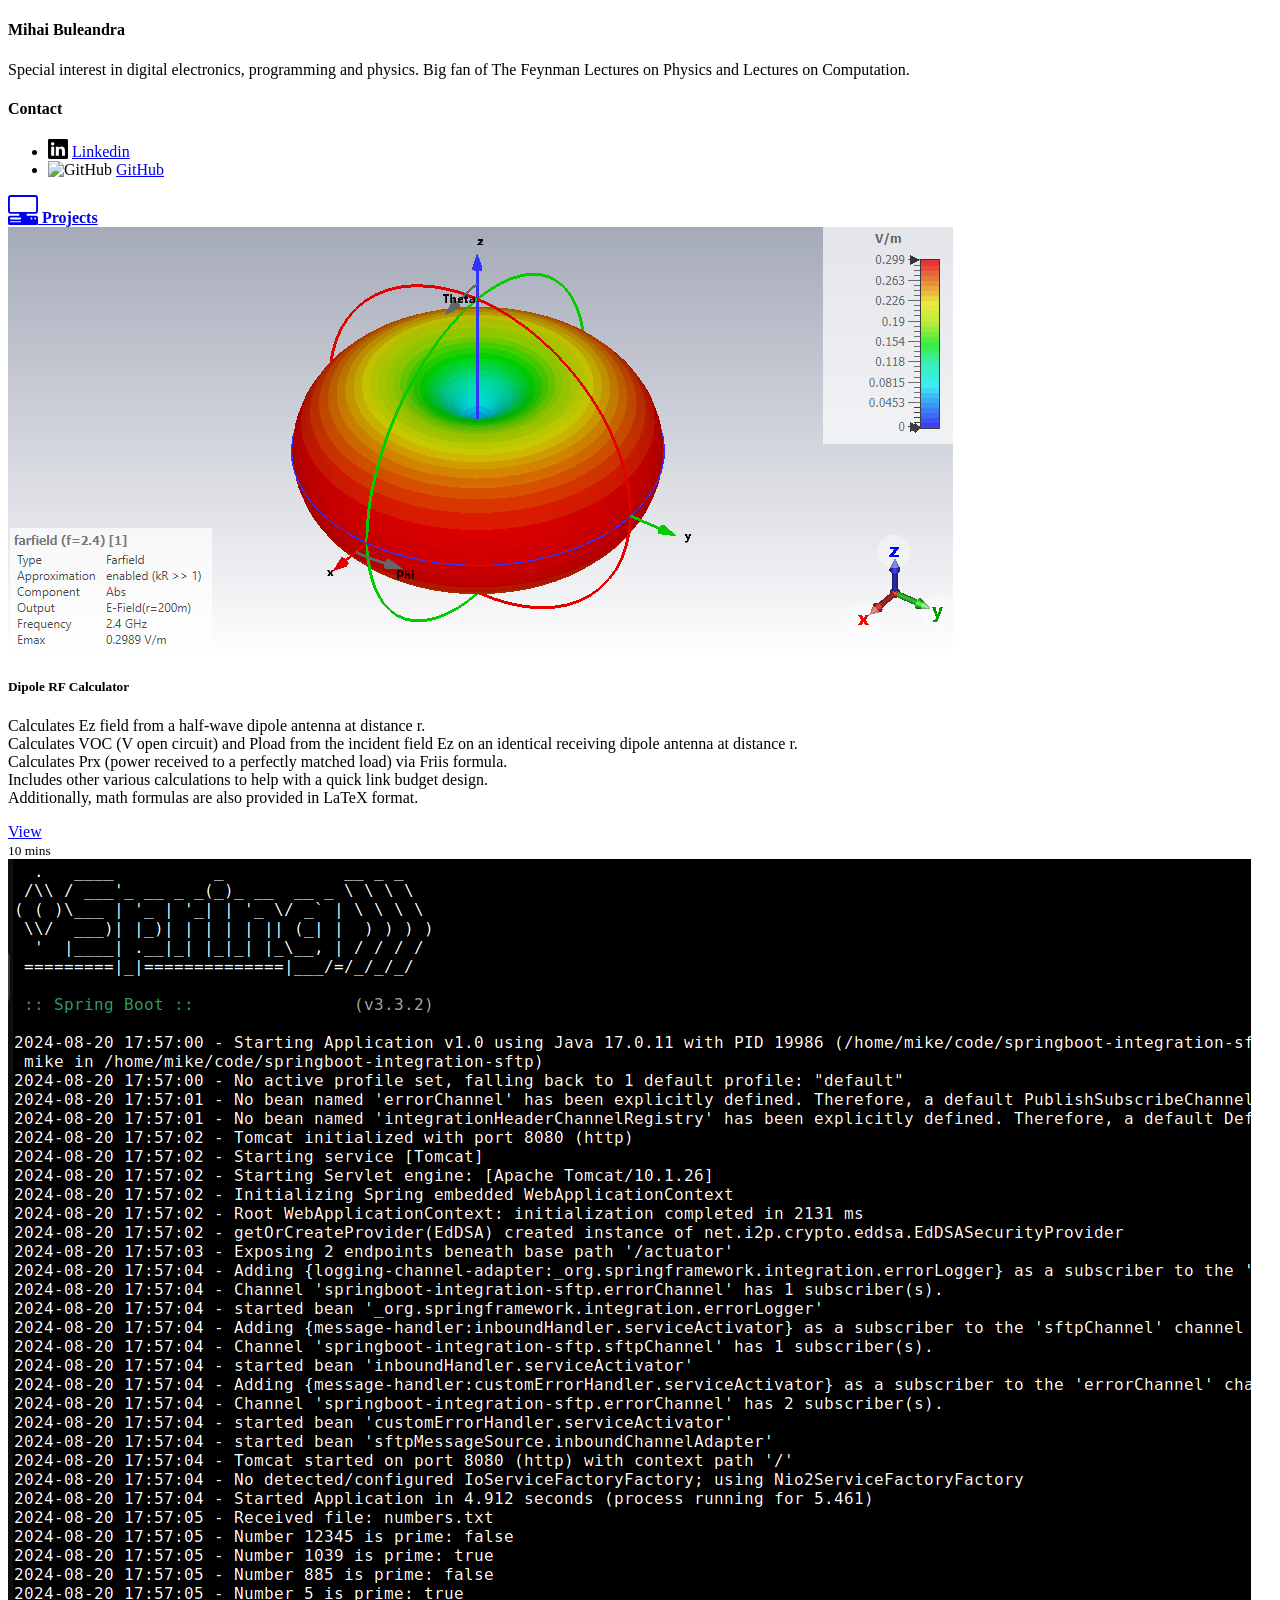
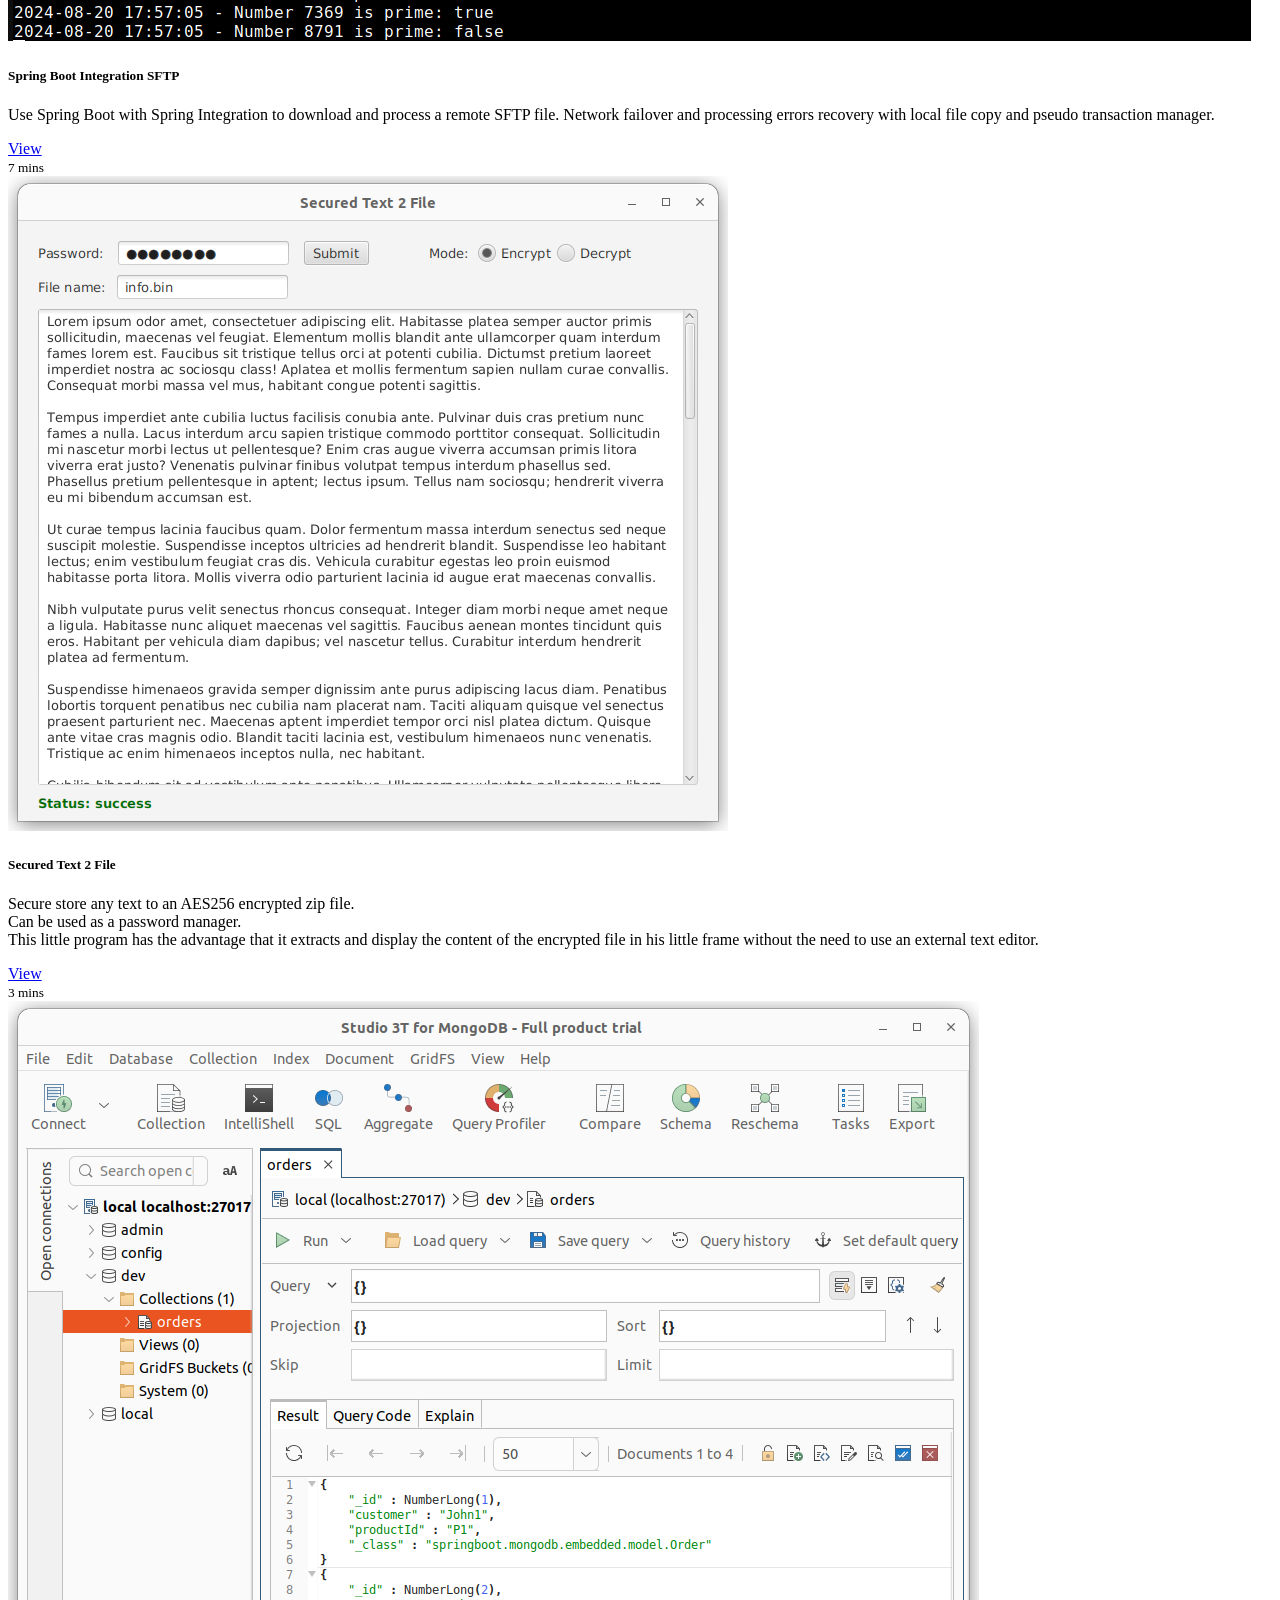
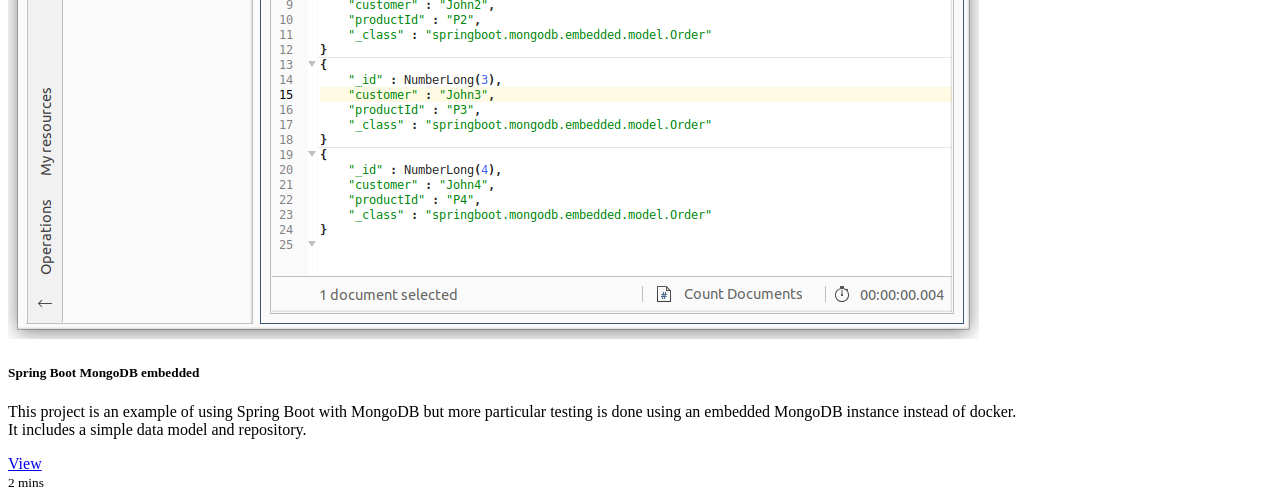
==== index.html @ 3eee4e55 "Fixed description" ====
<!doctype html>
<html lang="en" data-bs-theme="auto">
<head>
    <meta charset="utf-8">
    <meta name="viewport" content="width=device-width, initial-scale=1">
    <meta name="description" content="bmike2047,Spring Boot,Spring Integration,SFTP,embedded,java17,dipole calculator,antenna,electric field,electromagnetic,java,engineering,javafx,antenna,testfx,dipole,java-modules,maxwell-equations,cartesian-coordinate,link-budget-calculator,cst-studio,half-wave,matched-load,radiation-resistance,friis-formula,zip,password-manager,password,secure,aes-256,javafx-application,aes-encryption,javafx-project,javafx-gui,spring,spring-boot,mongodb,mongodb-database,mongodb-embedded,flapdoodle-embed-mongo,jdk17">
    <meta name="author" content="bmike2047">
    <title>Mihai Buleandra</title>
    <link href="assets/css/css@3.css" rel="stylesheet">
    <link href="assets/css/bootstrap.min.css" rel="stylesheet">
    <link href="assets/css/commons.css" rel="stylesheet">
    <link rel="canonical" href="https://bmike2047.github.io" />
</head>
<body>

<header data-bs-theme="dark">
    <div class="text-bg-dark collapse show" id="navbarHeader">
        <div class="container">
            <div class="row">
                <div class="col-sm-8 col-md-7 pt-4">
                    <h4>Mihai Buleandra</h4>
                    <p class="text-body-secondary">Special interest in digital electronics, programming and physics.
                        Big fan of The Feynman Lectures on Physics and Lectures on Computation.</p>
                </div>
                <div class="col-sm-4 offset-md-1 pt-4">
                    <h4>Contact</h4>
                    <ul class="list-unstyled">
                        <li>
                            <svg xmlns="http://www.w3.org/2000/svg" width="20" height="20" fill="currentColor"
                                 class="bi bi-linkedin me-1" viewBox="0 0 16 16">
                                <path d="M0 1.146C0 .513.526 0 1.175 0h13.65C15.474 0 16 .513 16 1.146v13.708c0 .633-.526 1.146-1.175 1.146H1.175C.526 16 0 15.487 0 14.854zm4.943 12.248V6.169H2.542v7.225zm-1.2-8.212c.837 0 1.358-.554 1.358-1.248-.015-.709-.52-1.248-1.342-1.248S2.4 3.226 2.4 3.934c0 .694.521 1.248 1.327 1.248zm4.908 8.212V9.359c0-.216.016-.432.08-.586.173-.431.568-.878 1.232-.878.869 0 1.216.662 1.216 1.634v3.865h2.401V9.25c0-2.22-1.184-3.252-2.764-3.252-1.274 0-1.845.7-2.165 1.193v.025h-.016l.016-.025V6.169h-2.4c.03.678 0 7.225 0 7.225z"/>
                            </svg>
                            <a href="https://www.linkedin.com/in/m-buleandra" class="text-white">Linkedin</a>
                        </li>
                        <li>
                            <img src="assets/images/github-mark-white.svg" class="me-1" alt="GitHub"
                                 style="width:20px;height:20px;">
                            <a href="https://github.com/bmike2047" class="text-white">
                                GitHub
                            </a></li>
                    </ul>
                </div>
            </div>
        </div>
    </div>
    <div class="navbar navbar-dark bg-dark shadow-sm">
        <div class="container">
            <a href="https://github.com/bmike2047" class="navbar-brand d-flex align-items-center">
                <svg xmlns="http://www.w3.org/2000/svg" width="30" height="30" fill="currentColor"
                     class="bi bi-pc-display-horizontal" viewBox="0 0 16 16">
                    <path d="M1.5 0A1.5 1.5 0 0 0 0 1.5v7A1.5 1.5 0 0 0 1.5 10H6v1H1a1 1 0 0 0-1 1v3a1 1 0 0 0 1 1h14a1 1 0 0 0 1-1v-3a1 1 0 0 0-1-1h-5v-1h4.5A1.5 1.5 0 0 0 16 8.5v-7A1.5 1.5 0 0 0 14.5 0zm0 1h13a.5.5 0 0 1 .5.5v7a.5.5 0 0 1-.5.5h-13a.5.5 0 0 1-.5-.5v-7a.5.5 0 0 1 .5-.5M12 12.5a.5.5 0 1 1 1 0 .5.5 0 0 1-1 0m2 0a.5.5 0 1 1 1 0 .5.5 0 0 1-1 0M1.5 12h5a.5.5 0 0 1 0 1h-5a.5.5 0 0 1 0-1M1 14.25a.25.25 0 0 1 .25-.25h5.5a.25.25 0 1 1 0 .5h-5.5a.25.25 0 0 1-.25-.25"/>
                </svg>
                <strong class="ps-3">Projects</strong>
            </a>
        </div>
    </div>
</header>

<main>
    <div class="album py-5 bg-body-tertiary">
        <div class="container">
            <div class="row row-cols-1 row-cols-sm-2 row-cols-md-2 g-3">
                <div class="col">
                    <div class="card shadow-sm">
                        <a href="https://github.com/bmike2047/dipole-rf-calculator">
                            <img src="assets/images/p1.png" class="img-thumbnail" alt="Dipole RF Calculator"/>
                        </a>
                        <div class="card-body">
                            <h5 class="card-title">Dipole RF Calculator</h5>
                            <p class="card-text">Calculates Ez field from a half-wave dipole antenna at distance r.<br/>
                                Calculates VOC (V open circuit) and Pload from the incident field Ez on an identical
                                receiving dipole antenna at distance r.<br/>
                                Calculates Prx (power received to a perfectly matched load) via Friis formula.<br/>
                                Includes other various calculations to help with a quick link budget design.</br>
                                Additionally, math formulas are also provided in LaTeX format.
                            </p>
                            <div class="d-flex justify-content-between align-items-center">
                                <div class="btn-group">
                                    <a href="https://github.com/bmike2047/dipole-rf-calculator"
                                       class="btn btn-secondary">View</a>
                                </div>
                                <small class="text-body-secondary">10 mins</small>
                            </div>
                        </div>
                    </div>
                </div>
                <div class="col">
                    <div class="card shadow-sm">
                        <a href="https://github.com/bmike2047/springboot-integration-sftp">
                            <img src="assets/images/p2.png" class="img-thumbnail" alt="Spring Boot Integration SFTP"/>
                        </a>
                        <div class="card-body">
                            <h5 class="card-title">Spring Boot Integration SFTP</h5>
                            <p class="card-text">Use Spring Boot with Spring Integration to download and process a
                                remote SFTP file.
                                Network failover and processing errors recovery with local file copy and pseudo
                                transaction manager.</p>
                            <div class="d-flex justify-content-between align-items-center">
                                <div class="btn-group">
                                    <a href="https://github.com/bmike2047/springboot-integration-sftp"
                                       class="btn btn-secondary">View</a>
                                </div>
                                <small class="text-body-secondary">7 mins</small>
                            </div>
                        </div>
                    </div>
                </div>
                <div class="col">
                    <div class="card shadow-sm">
                        <a href="https://github.com/bmike2047/secured-text2file">
                            <img src="assets/images/p3.png" class="img-thumbnail" alt="Secured Text 2 File"/>
                        </a>
                        <div class="card-body">
                            <h5 class="card-title">Secured Text 2 File</h5>
                            <p class="card-text">Secure store any text to an AES256 encrypted zip file.<br/>
                                Can be used as a password manager.<br/>
                                This little program has the advantage that it extracts and display the content of the
                                encrypted file in his little frame without the need to use an external text editor.
                            </p>
                            <div class="d-flex justify-content-between align-items-center">
                                <div class="btn-group">
                                    <a href="https://github.com/bmike2047/secured-text2file" class="btn btn-secondary">View</a>
                                </div>
                                <small class="text-body-secondary">3 mins</small>
                            </div>
                        </div>
                    </div>
                </div>
                <div class="col">
                    <div class="card shadow-sm">
                        <a href="https://github.com/bmike2047/springboot-mongodb-embedded">
                            <img src="assets/images/p4.png" class="img-thumbnail" alt="Spring Boot Integration SFTP"/>
                        </a>
                        <div class="card-body">
                            <h5 class="card-title">Spring Boot MongoDB embedded</h5>
                            <p class="card-text">This project is an example of using Spring Boot with MongoDB but more
                                particular testing is done using an embedded MongoDB instance instead of docker.<br/>
                                It includes a simple data model and repository.</p>
                            <div class="d-flex justify-content-between align-items-center">
                                <div class="btn-group">
                                    <a href="https://github.com/bmike2047/springboot-mongodb-embedded"
                                       class="btn btn-secondary">View</a>
                                </div>
                                <small class="text-body-secondary">2 mins</small>
                            </div>
                        </div>
                    </div>
                </div>
            </div>
        </div>
    </div>
</main>
</body>
</html>
---- assets/css/css@3.css ----
/**
 * Skipped minification because the original files appears to be already minified.
 * Original file: /npm/@docsearch/css@3.6.1/dist/style.css
 *
 * Do NOT use SRI with dynamically generated files! More information: https://www.jsdelivr.com/using-sri-with-dynamic-files
 */
/*! @docsearch/css 3.6.1 | MIT License | © Algolia, Inc. and contributors | https://docsearch.algolia.com */
:root{--docsearch-primary-color:#5468ff;--docsearch-text-color:#1c1e21;--docsearch-spacing:12px;--docsearch-icon-stroke-width:1.4;--docsearch-highlight-color:var(--docsearch-primary-color);--docsearch-muted-color:#969faf;--docsearch-container-background:rgba(101,108,133,0.8);--docsearch-logo-color:#5468ff;--docsearch-modal-width:560px;--docsearch-modal-height:600px;--docsearch-modal-background:#f5f6f7;--docsearch-modal-shadow:inset 1px 1px 0 0 hsla(0,0%,100%,0.5),0 3px 8px 0 #555a64;--docsearch-searchbox-height:56px;--docsearch-searchbox-background:#ebedf0;--docsearch-searchbox-focus-background:#fff;--docsearch-searchbox-shadow:inset 0 0 0 2px var(--docsearch-primary-color);--docsearch-hit-height:56px;--docsearch-hit-color:#444950;--docsearch-hit-active-color:#fff;--docsearch-hit-background:#fff;--docsearch-hit-shadow:0 1px 3px 0 #d4d9e1;--docsearch-key-gradient:linear-gradient(-225deg,#d5dbe4,#f8f8f8);--docsearch-key-shadow:inset 0 -2px 0 0 #cdcde6,inset 0 0 1px 1px #fff,0 1px 2px 1px rgba(30,35,90,0.4);--docsearch-key-pressed-shadow:inset 0 -2px 0 0 #cdcde6,inset 0 0 1px 1px #fff,0 1px 1px 0 rgba(30,35,90,0.4);--docsearch-footer-height:44px;--docsearch-footer-background:#fff;--docsearch-footer-shadow:0 -1px 0 0 #e0e3e8,0 -3px 6px 0 rgba(69,98,155,0.12)}html[data-theme=dark]{--docsearch-text-color:#f5f6f7;--docsearch-container-background:rgba(9,10,17,0.8);--docsearch-modal-background:#15172a;--docsearch-modal-shadow:inset 1px 1px 0 0 #2c2e40,0 3px 8px 0 #000309;--docsearch-searchbox-background:#090a11;--docsearch-searchbox-focus-background:#000;--docsearch-hit-color:#bec3c9;--docsearch-hit-shadow:none;--docsearch-hit-background:#090a11;--docsearch-key-gradient:linear-gradient(-26.5deg,#565872,#31355b);--docsearch-key-shadow:inset 0 -2px 0 0 #282d55,inset 0 0 1px 1px #51577d,0 2px 2px 0 rgba(3,4,9,0.3);--docsearch-key-pressed-shadow:inset 0 -2px 0 0 #282d55,inset 0 0 1px 1px #51577d,0 1px 1px 0 rgba(3,4,9,0.30196078431372547);--docsearch-footer-background:#1e2136;--docsearch-footer-shadow:inset 0 1px 0 0 rgba(73,76,106,0.5),0 -4px 8px 0 rgba(0,0,0,0.2);--docsearch-logo-color:#fff;--docsearch-muted-color:#7f8497}.DocSearch-Button{align-items:center;background:var(--docsearch-searchbox-background);border:0;border-radius:40px;color:var(--docsearch-muted-color);cursor:pointer;display:flex;font-weight:500;height:36px;justify-content:space-between;margin:0 0 0 16px;padding:0 8px;user-select:none}.DocSearch-Button:active,.DocSearch-Button:focus,.DocSearch-Button:hover{background:var(--docsearch-searchbox-focus-background);box-shadow:var(--docsearch-searchbox-shadow);color:var(--docsearch-text-color);outline:none}.DocSearch-Button-Container{align-items:center;display:flex}.DocSearch-Search-Icon{stroke-width:1.6}.DocSearch-Button .DocSearch-Search-Icon{color:var(--docsearch-text-color)}.DocSearch-Button-Placeholder{font-size:1rem;padding:0 12px 0 6px}.DocSearch-Button-Keys{display:flex;min-width:calc(40px + .8em)}.DocSearch-Button-Key{align-items:center;background:var(--docsearch-key-gradient);border-radius:3px;box-shadow:var(--docsearch-key-shadow);color:var(--docsearch-muted-color);display:flex;height:18px;justify-content:center;margin-right:.4em;position:relative;padding:0 0 2px;border:0;top:-1px;width:20px}.DocSearch-Button-Key--pressed{transform:translate3d(0,1px,0);box-shadow:var(--docsearch-key-pressed-shadow)}@media (max-width:768px){.DocSearch-Button-Keys,.DocSearch-Button-Placeholder{display:none}}.DocSearch--active{overflow:hidden!important}.DocSearch-Container,.DocSearch-Container *{box-sizing:border-box}.DocSearch-Container{background-color:var(--docsearch-container-background);height:100vh;left:0;position:fixed;top:0;width:100vw;z-index:200}.DocSearch-Container a{text-decoration:none}.DocSearch-Link{appearance:none;background:none;border:0;color:var(--docsearch-highlight-color);cursor:pointer;font:inherit;margin:0;padding:0}.DocSearch-Modal{background:var(--docsearch-modal-background);border-radius:6px;box-shadow:var(--docsearch-modal-shadow);flex-direction:column;margin:60px auto auto;max-width:var(--docsearch-modal-width);position:relative}.DocSearch-SearchBar{display:flex;padding:var(--docsearch-spacing) var(--docsearch-spacing) 0}.DocSearch-Form{align-items:center;background:var(--docsearch-searchbox-focus-background);border-radius:4px;box-shadow:var(--docsearch-searchbox-shadow);display:flex;height:var(--docsearch-searchbox-height);margin:0;padding:0 var(--docsearch-spacing);position:relative;width:100%}.DocSearch-Input{appearance:none;background:transparent;border:0;color:var(--docsearch-text-color);flex:1;font:inherit;font-size:1.2em;height:100%;outline:none;padding:0 0 0 8px;width:80%}.DocSearch-Input::placeholder{color:var(--docsearch-muted-color);opacity:1}.DocSearch-Input::-webkit-search-cancel-button,.DocSearch-Input::-webkit-search-decoration,.DocSearch-Input::-webkit-search-results-button,.DocSearch-Input::-webkit-search-results-decoration{display:none}.DocSearch-LoadingIndicator,.DocSearch-MagnifierLabel,.DocSearch-Reset{margin:0;padding:0}.DocSearch-MagnifierLabel,.DocSearch-Reset{align-items:center;color:var(--docsearch-highlight-color);display:flex;justify-content:center}.DocSearch-Container--Stalled .DocSearch-MagnifierLabel,.DocSearch-LoadingIndicator{display:none}.DocSearch-Container--Stalled .DocSearch-LoadingIndicator{align-items:center;color:var(--docsearch-highlight-color);display:flex;justify-content:center}@media screen and (prefers-reduced-motion:reduce){.DocSearch-Reset{animation:none;appearance:none;background:none;border:0;border-radius:50%;color:var(--docsearch-icon-color);cursor:pointer;right:0;stroke-width:var(--docsearch-icon-stroke-width)}}.DocSearch-Reset{animation:fade-in .1s ease-in forwards;appearance:none;background:none;border:0;border-radius:50%;color:var(--docsearch-icon-color);cursor:pointer;padding:2px;right:0;stroke-width:var(--docsearch-icon-stroke-width)}.DocSearch-Reset[hidden]{display:none}.DocSearch-Reset:hover{color:var(--docsearch-highlight-color)}.DocSearch-LoadingIndicator svg,.DocSearch-MagnifierLabel svg{height:24px;width:24px}.DocSearch-Cancel{display:none}.DocSearch-Dropdown{max-height:calc(var(--docsearch-modal-height) - var(--docsearch-searchbox-height) - var(--docsearch-spacing) - var(--docsearch-footer-height));min-height:var(--docsearch-spacing);overflow-y:auto;overflow-y:overlay;padding:0 var(--docsearch-spacing);scrollbar-color:var(--docsearch-muted-color) var(--docsearch-modal-background);scrollbar-width:thin}.DocSearch-Dropdown::-webkit-scrollbar{width:12px}.DocSearch-Dropdown::-webkit-scrollbar-track{background:transparent}.DocSearch-Dropdown::-webkit-scrollbar-thumb{background-color:var(--docsearch-muted-color);border:3px solid var(--docsearch-modal-background);border-radius:20px}.DocSearch-Dropdown ul{list-style:none;margin:0;padding:0}.DocSearch-Label{font-size:.75em;line-height:1.6em}.DocSearch-Help,.DocSearch-Label{color:var(--docsearch-muted-color)}.DocSearch-Help{font-size:.9em;margin:0;user-select:none}.DocSearch-Title{font-size:1.2em}.DocSearch-Logo a{display:flex}.DocSearch-Logo svg{color:var(--docsearch-logo-color);margin-left:8px}.DocSearch-Hits:last-of-type{margin-bottom:24px}.DocSearch-Hits mark{background:none;color:var(--docsearch-highlight-color)}.DocSearch-HitsFooter{color:var(--docsearch-muted-color);display:flex;font-size:.85em;justify-content:center;margin-bottom:var(--docsearch-spacing);padding:var(--docsearch-spacing)}.DocSearch-HitsFooter a{border-bottom:1px solid;color:inherit}.DocSearch-Hit{border-radius:4px;display:flex;padding-bottom:4px;position:relative}@media screen and (prefers-reduced-motion:reduce){.DocSearch-Hit--deleting{transition:none}}.DocSearch-Hit--deleting{opacity:0;transition:all .25s linear}@media screen and (prefers-reduced-motion:reduce){.DocSearch-Hit--favoriting{transition:none}}.DocSearch-Hit--favoriting{transform:scale(0);transform-origin:top center;transition:all .25s linear;transition-delay:.25s}.DocSearch-Hit a{background:var(--docsearch-hit-background);border-radius:4px;box-shadow:var(--docsearch-hit-shadow);display:block;padding-left:var(--docsearch-spacing);width:100%}.DocSearch-Hit-source{background:var(--docsearch-modal-background);color:var(--docsearch-highlight-color);font-size:.85em;font-weight:600;line-height:32px;margin:0 -4px;padding:8px 4px 0;position:sticky;top:0;z-index:10}.DocSearch-Hit-Tree{color:var(--docsearch-muted-color);height:var(--docsearch-hit-height);opacity:.5;stroke-width:var(--docsearch-icon-stroke-width);width:24px}.DocSearch-Hit[aria-selected=true] a{background-color:var(--docsearch-highlight-color)}.DocSearch-Hit[aria-selected=true] mark{text-decoration:underline}.DocSearch-Hit-Container{align-items:center;color:var(--docsearch-hit-color);display:flex;flex-direction:row;height:var(--docsearch-hit-height);padding:0 var(--docsearch-spacing) 0 0}.DocSearch-Hit-icon{height:20px;width:20px}.DocSearch-Hit-action,.DocSearch-Hit-icon{color:var(--docsearch-muted-color);stroke-width:var(--docsearch-icon-stroke-width)}.DocSearch-Hit-action{align-items:center;display:flex;height:22px;width:22px}.DocSearch-Hit-action svg{display:block;height:18px;width:18px}.DocSearch-Hit-action+.DocSearch-Hit-action{margin-left:6px}.DocSearch-Hit-action-button{appearance:none;background:none;border:0;border-radius:50%;color:inherit;cursor:pointer;padding:2px}svg.DocSearch-Hit-Select-Icon{display:none}.DocSearch-Hit[aria-selected=true] .DocSearch-Hit-Select-Icon{display:block}.DocSearch-Hit-action-button:focus,.DocSearch-Hit-action-button:hover{background:rgba(0,0,0,.2);transition:background-color .1s ease-in}@media screen and (prefers-reduced-motion:reduce){.DocSearch-Hit-action-button:focus,.DocSearch-Hit-action-button:hover{transition:none}}.DocSearch-Hit-action-button:focus path,.DocSearch-Hit-action-button:hover path{fill:#fff}.DocSearch-Hit-content-wrapper{display:flex;flex:1 1 auto;flex-direction:column;font-weight:500;justify-content:center;line-height:1.2em;margin:0 8px;overflow-x:hidden;position:relative;text-overflow:ellipsis;white-space:nowrap;width:80%}.DocSearch-Hit-title{font-size:.9em}.DocSearch-Hit-path{color:var(--docsearch-muted-color);font-size:.75em}.DocSearch-Hit[aria-selected=true] .DocSearch-Hit-action,.DocSearch-Hit[aria-selected=true] .DocSearch-Hit-icon,.DocSearch-Hit[aria-selected=true] .DocSearch-Hit-path,.DocSearch-Hit[aria-selected=true] .DocSearch-Hit-text,.DocSearch-Hit[aria-selected=true] .DocSearch-Hit-title,.DocSearch-Hit[aria-selected=true] .DocSearch-Hit-Tree,.DocSearch-Hit[aria-selected=true] mark{color:var(--docsearch-hit-active-color)!important}@media screen and (prefers-reduced-motion:reduce){.DocSearch-Hit-action-button:focus,.DocSearch-Hit-action-button:hover{background:rgba(0,0,0,.2);transition:none}}.DocSearch-ErrorScreen,.DocSearch-NoResults,.DocSearch-StartScreen{font-size:.9em;margin:0 auto;padding:36px 0;text-align:center;width:80%}.DocSearch-Screen-Icon{color:var(--docsearch-muted-color);padding-bottom:12px}.DocSearch-NoResults-Prefill-List{display:inline-block;padding-bottom:24px;text-align:left}.DocSearch-NoResults-Prefill-List ul{display:inline-block;padding:8px 0 0}.DocSearch-NoResults-Prefill-List li{list-style-position:inside;list-style-type:"» "}.DocSearch-Prefill{appearance:none;background:none;border:0;border-radius:1em;color:var(--docsearch-highlight-color);cursor:pointer;display:inline-block;font-size:1em;font-weight:700;padding:0}.DocSearch-Prefill:focus,.DocSearch-Prefill:hover{outline:none;text-decoration:underline}.DocSearch-Footer{align-items:center;background:var(--docsearch-footer-background);border-radius:0 0 8px 8px;box-shadow:var(--docsearch-footer-shadow);display:flex;flex-direction:row-reverse;flex-shrink:0;height:var(--docsearch-footer-height);justify-content:space-between;padding:0 var(--docsearch-spacing);position:relative;user-select:none;width:100%;z-index:300}.DocSearch-Commands{color:var(--docsearch-muted-color);display:flex;list-style:none;margin:0;padding:0}.DocSearch-Commands li{align-items:center;display:flex}.DocSearch-Commands li:not(:last-of-type){margin-right:.8em}.DocSearch-Commands-Key{align-items:center;background:var(--docsearch-key-gradient);border-radius:2px;box-shadow:var(--docsearch-key-shadow);display:flex;height:18px;justify-content:center;margin-right:.4em;padding:0 0 1px;color:var(--docsearch-muted-color);border:0;width:20px}.DocSearch-VisuallyHiddenForAccessibility{clip:rect(0 0 0 0);clip-path:inset(50%);height:1px;overflow:hidden;position:absolute;white-space:nowrap;width:1px}@media (max-width:768px){:root{--docsearch-spacing:10px;--docsearch-footer-height:40px}.DocSearch-Dropdown{height:100%}.DocSearch-Container{height:100vh;height:-webkit-fill-available;height:calc(var(--docsearch-vh, 1vh)*100);position:absolute}.DocSearch-Footer{border-radius:0;bottom:0;position:absolute}.DocSearch-Hit-content-wrapper{display:flex;position:relative;width:80%}.DocSearch-Modal{border-radius:0;box-shadow:none;height:100vh;height:-webkit-fill-available;height:calc(var(--docsearch-vh, 1vh)*100);margin:0;max-width:100%;width:100%}.DocSearch-Dropdown{max-height:calc(var(--docsearch-vh, 1vh)*100 - var(--docsearch-searchbox-height) - var(--docsearch-spacing) - var(--docsearch-footer-height))}.DocSearch-Cancel{appearance:none;background:none;border:0;color:var(--docsearch-highlight-color);cursor:pointer;display:inline-block;flex:none;font:inherit;font-size:1em;font-weight:500;margin-left:var(--docsearch-spacing);outline:none;overflow:hidden;padding:0;user-select:none;white-space:nowrap}.DocSearch-Commands,.DocSearch-Hit-Tree{display:none}}@keyframes fade-in{0%{opacity:0}to{opacity:1}}
---- assets/css/commons.css ----
.bd-placeholder-img {
  font-size: 1.125rem;
  text-anchor: middle;
  -webkit-user-select: none;
  -moz-user-select: none;
  user-select: none;
}

@media (min-width: 768px) {
  .bd-placeholder-img-lg {
    font-size: 3.5rem;
  }
}

.b-example-divider {
  width: 100%;
  height: 3rem;
  background-color: rgba(0, 0, 0, .1);
  border: solid rgba(0, 0, 0, .15);
  border-width: 1px 0;
  box-shadow: inset 0 .5em 1.5em rgba(0, 0, 0, .1), inset 0 .125em .5em rgba(0, 0, 0, .15);
}

.b-example-vr {
  flex-shrink: 0;
  width: 1.5rem;
  height: 100vh;
}

.bi {
  vertical-align: -.125em;
  fill: currentColor;
}

.nav-scroller {
  position: relative;
  z-index: 2;
  height: 2.75rem;
  overflow-y: hidden;
}

.nav-scroller .nav {
  display: flex;
  flex-wrap: nowrap;
  padding-bottom: 1rem;
  margin-top: -1px;
  overflow-x: auto;
  text-align: center;
  white-space: nowrap;
  -webkit-overflow-scrolling: touch;
}

.btn-bd-primary {
  --bd-violet-bg: #712cf9;
  --bd-violet-rgb: 112.520718, 44.062154, 249.437846;

  --bs-btn-font-weight: 600;
  --bs-btn-color: var(--bs-white);
  --bs-btn-bg: var(--bd-violet-bg);
  --bs-btn-border-color: var(--bd-violet-bg);
  --bs-btn-hover-color: var(--bs-white);
  --bs-btn-hover-bg: #6528e0;
  --bs-btn-hover-border-color: #6528e0;
  --bs-btn-focus-shadow-rgb: var(--bd-violet-rgb);
  --bs-btn-active-color: var(--bs-btn-hover-color);
  --bs-btn-active-bg: #5a23c8;
  --bs-btn-active-border-color: #5a23c8;
}

.bd-mode-toggle {
  z-index: 1500;
}

.bd-mode-toggle .dropdown-menu .active .bi {
  display: block !important;
}
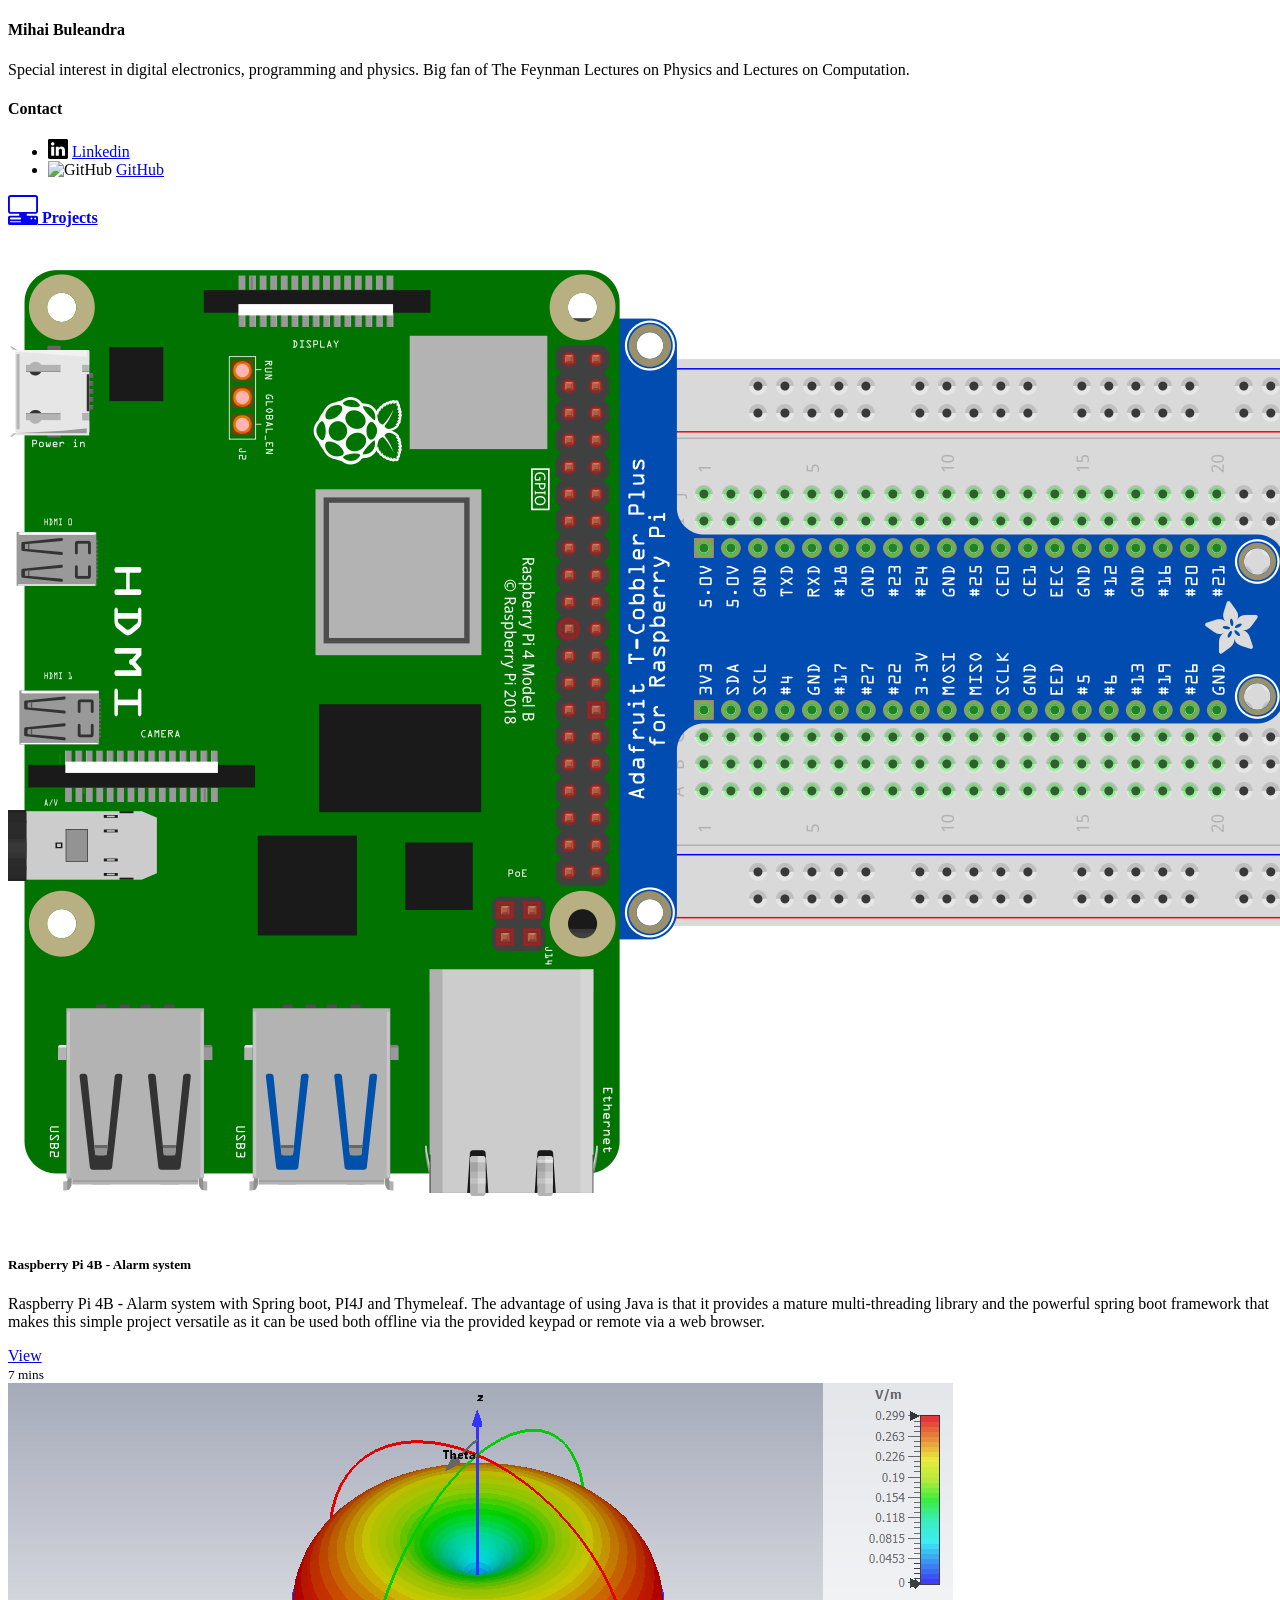
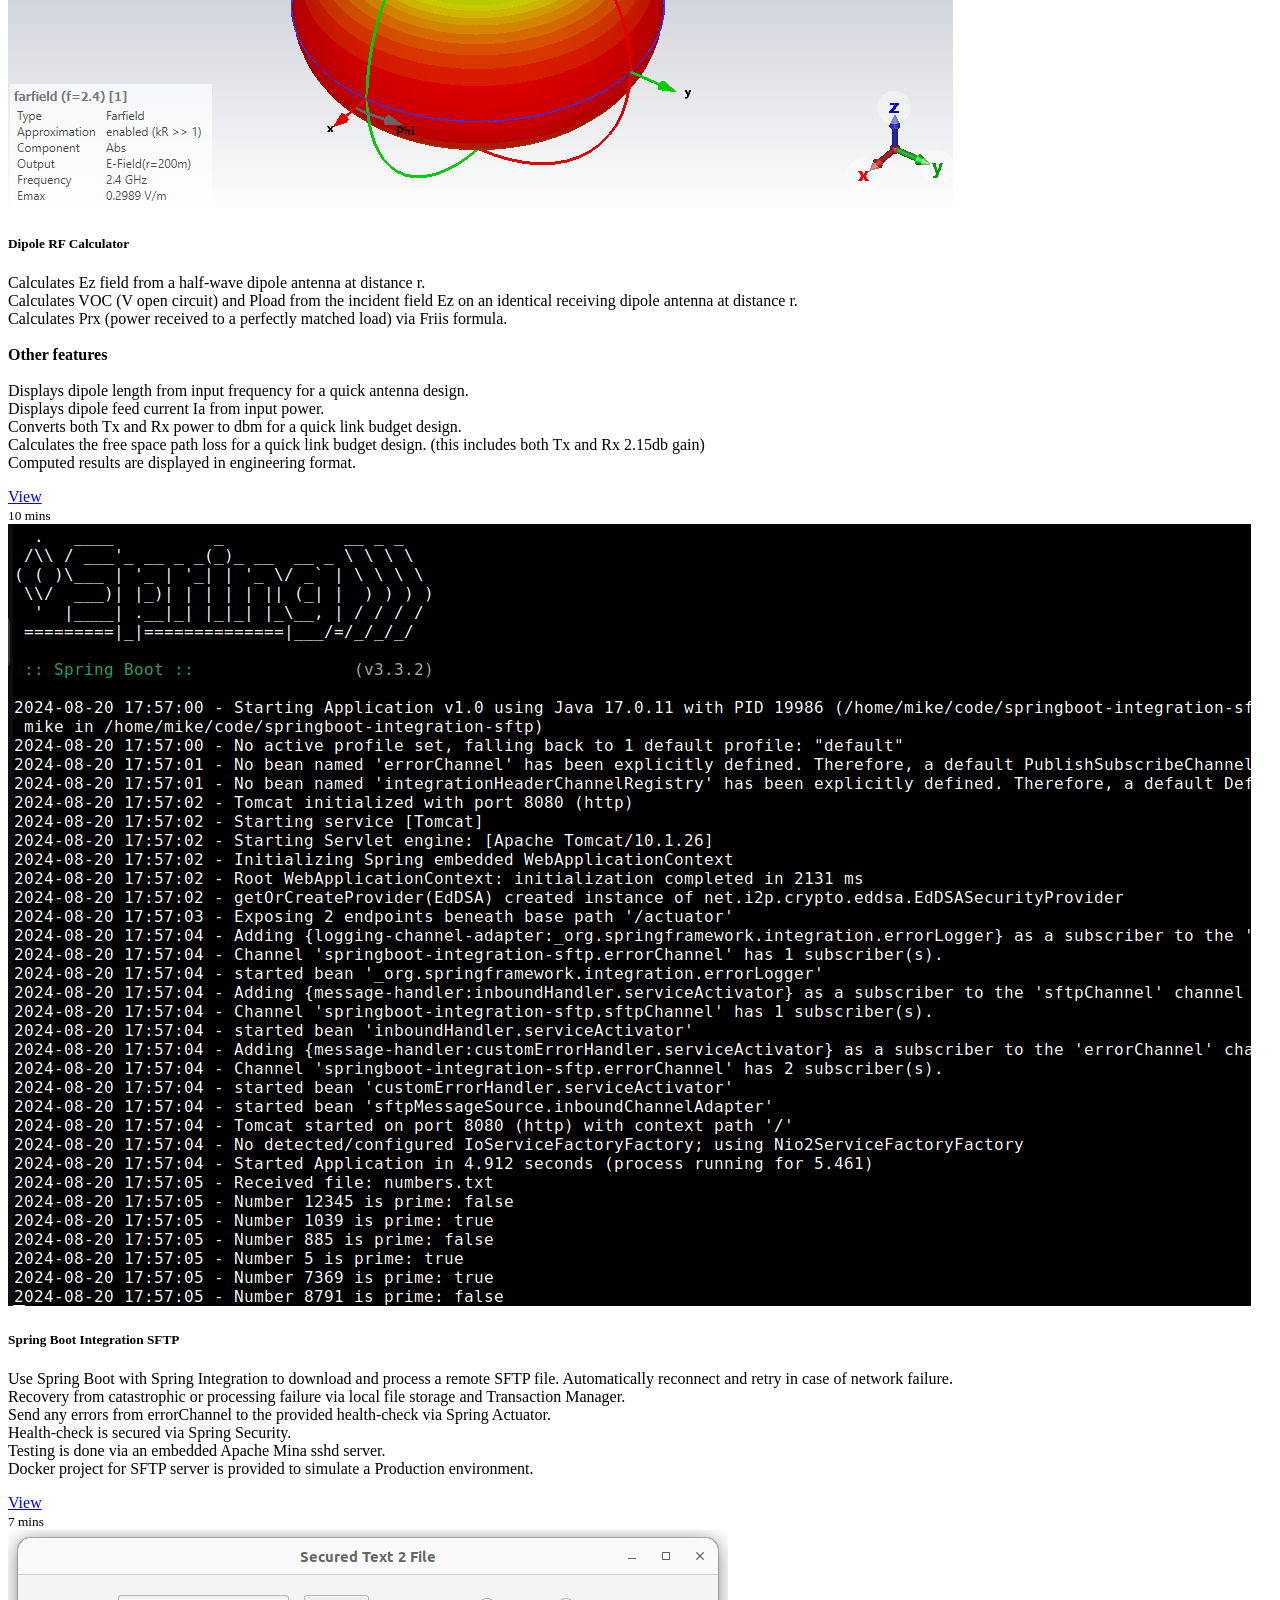
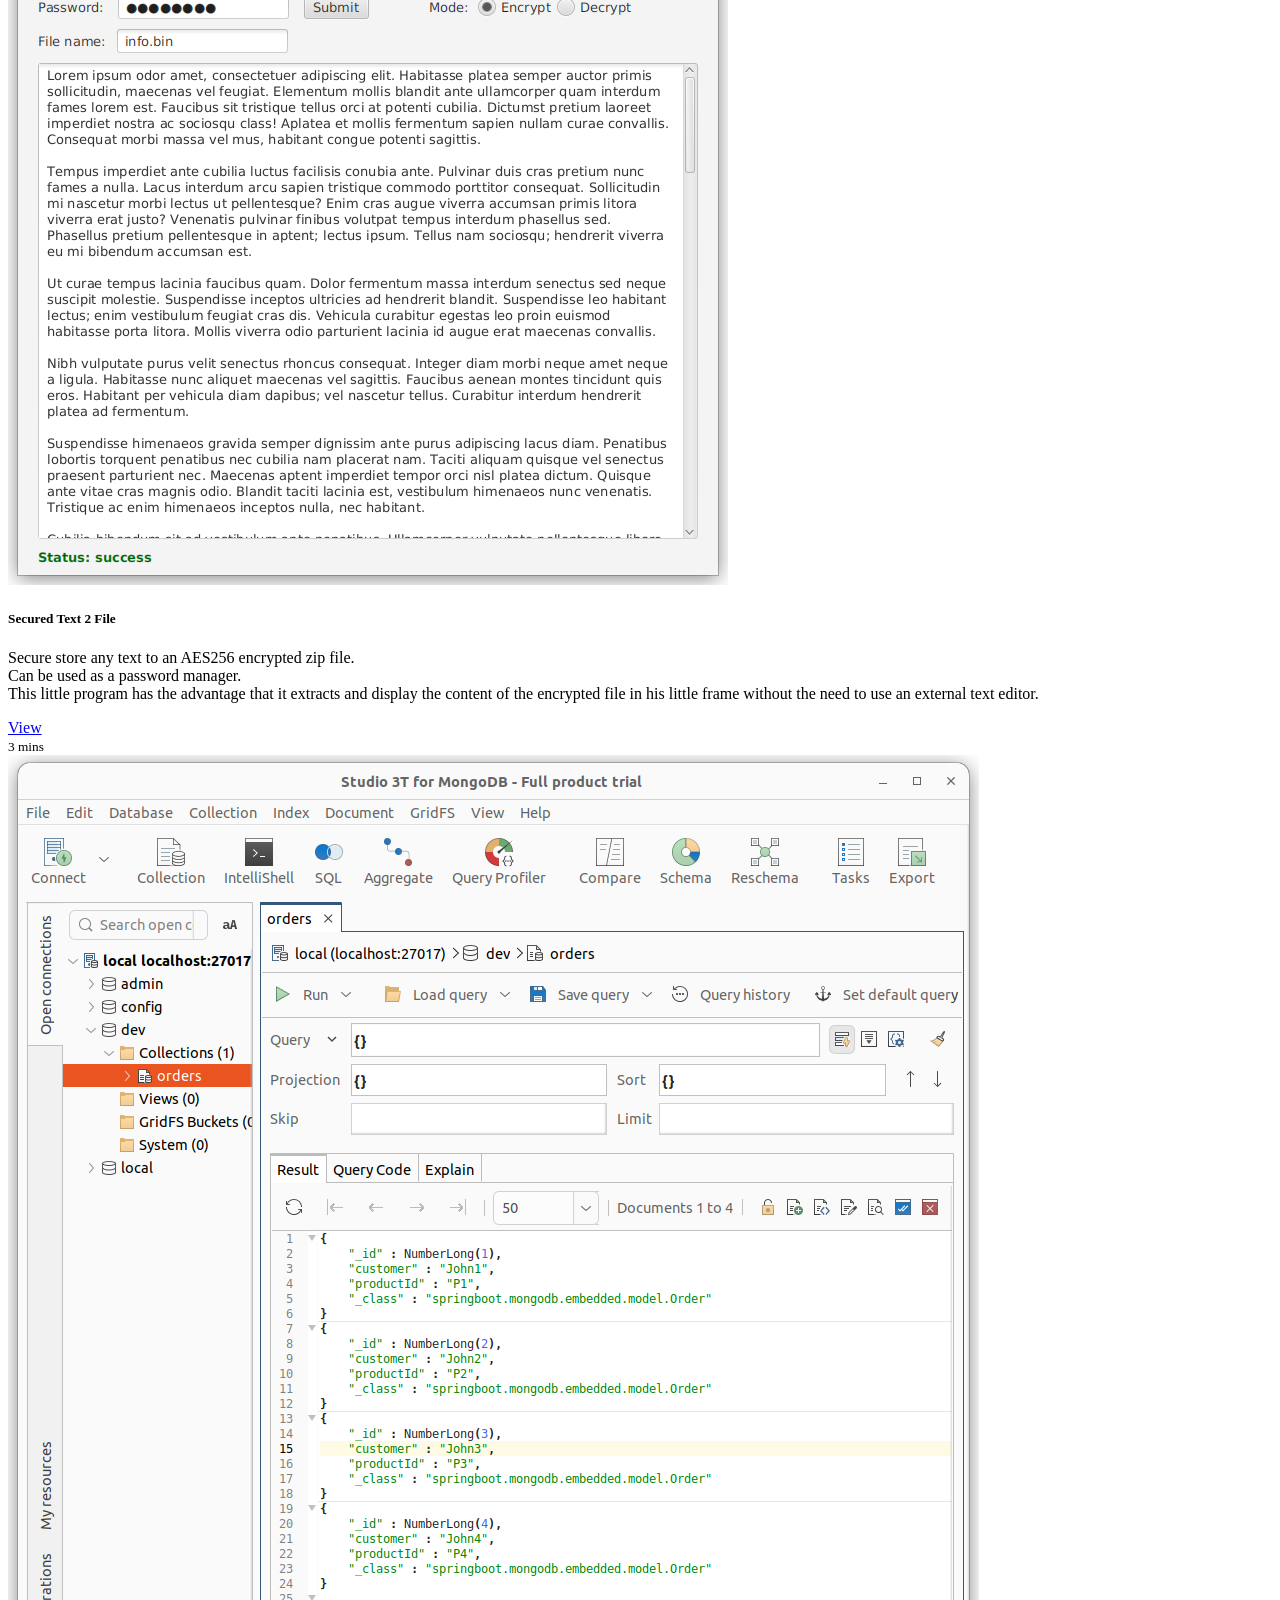
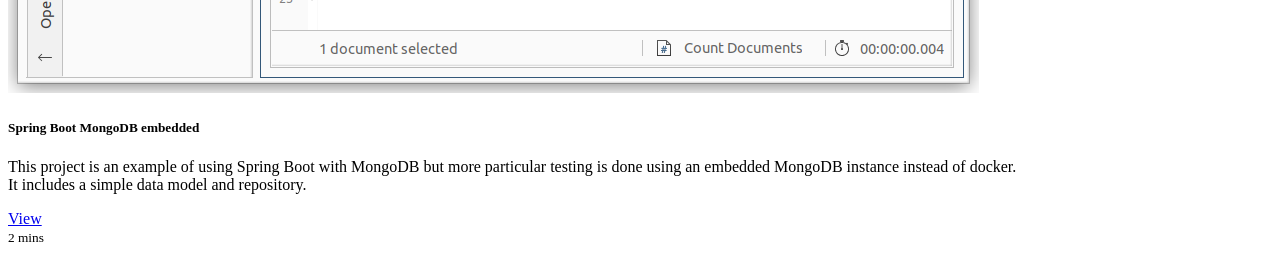
==== commit b93383eb: "Added new project" ====
--- a/index.html
+++ b/index.html
@@ -3,7 +3,7 @@
 <head>
     <meta charset="utf-8">
     <meta name="viewport" content="width=device-width, initial-scale=1">
-    <meta name="description" content="bmike2047,Spring Boot,Spring Integration,SFTP,embedded,java17,dipole calculator,antenna,electric field,electromagnetic,java,engineering,javafx,antenna,testfx,dipole,java-modules,maxwell-equations,cartesian-coordinate,link-budget-calculator,cst-studio,half-wave,matched-load,radiation-resistance,friis-formula,zip,password-manager,password,secure,aes-256,javafx-application,aes-encryption,javafx-project,javafx-gui,spring,spring-boot,mongodb,mongodb-database,mongodb-embedded,flapdoodle-embed-mongo,jdk17">
+    <meta name="description" content="Raspberry Pi Alarm System with Spring Boot Thymeleaf and Pi4J, Dipole RF Calculator, SFTP Integration, MongoDB embedded, Secure text with AES256">
     <meta name="author" content="bmike2047">
     <title>Mihai Buleandra</title>
     <link href="assets/css/css@3.css" rel="stylesheet">
@@ -62,6 +62,25 @@
             <div class="row row-cols-1 row-cols-sm-2 row-cols-md-2 g-3">
                 <div class="col">
                     <div class="card shadow-sm">
+                        <a href="https://github.com/bmike2047/springboot-rpi-alarm-system">
+                            <img src="assets/images/p5.png" class="img-thumbnail" alt="Raspberry Pi - Alarm system"/>
+                        </a>
+                        <div class="card-body">
+                            <h5 class="card-title">Raspberry Pi 4B - Alarm system</h5>
+                            <p class="card-text">Raspberry Pi 4B - Alarm system with Spring boot, PI4J and Thymeleaf.
+                                The advantage of using Java is that it provides a mature multi-threading library and the powerful spring boot framework that makes this simple project versatile as it can be used both offline via the provided keypad or remote via a web browser.</p>
+                            <div class="d-flex justify-content-between align-items-center">
+                                <div class="btn-group">
+                                    <a href="https://github.com/bmike2047/springboot-rpi-alarm-system"
+                                       class="btn btn-secondary">View</a>
+                                </div>
+                                <small class="text-body-secondary">7 mins</small>
+                            </div>
+                        </div>
+                    </div>
+                </div>
+                <div class="col">
+                    <div class="card shadow-sm">
                         <a href="https://github.com/bmike2047/dipole-rf-calculator">
                             <img src="assets/images/p1.png" class="img-thumbnail" alt="Dipole RF Calculator"/>
                         </a>
@@ -71,8 +90,12 @@
                                 Calculates VOC (V open circuit) and Pload from the incident field Ez on an identical
                                 receiving dipole antenna at distance r.<br/>
                                 Calculates Prx (power received to a perfectly matched load) via Friis formula.<br/>
-                                Includes other various calculations to help with a quick link budget design.</br>
-                                Additionally, math formulas are also provided in LaTeX format.
+                                <br/><b>Other features</b><br><br>
+                                Displays dipole length from input frequency for a quick antenna design.<br>
+                                Displays dipole feed current Ia from input power.<br>
+                                Converts both Tx and Rx power to dbm for a quick link budget design.<br>
+                                Calculates the free space path loss for a quick link budget design. (this includes both Tx and Rx 2.15db gain)<br>
+                                Computed results are displayed in engineering format.
                             </p>
                             <div class="d-flex justify-content-between align-items-center">
                                 <div class="btn-group">
@@ -93,8 +116,13 @@
                             <h5 class="card-title">Spring Boot Integration SFTP</h5>
                             <p class="card-text">Use Spring Boot with Spring Integration to download and process a
                                 remote SFTP file.
-                                Network failover and processing errors recovery with local file copy and pseudo
-                                transaction manager.</p>
+                                Automatically reconnect and retry in case of network failure.<br/>
+                                Recovery from catastrophic or processing failure via local file storage and Transaction Manager.<br/>
+                                Send any errors from errorChannel to the provided health-check via Spring Actuator.<br/>
+                                Health-check is secured via Spring Security.<br/>
+                                Testing is done via an embedded Apache Mina sshd server.<br/>
+                                Docker project for SFTP server is provided to simulate a Production environment.<br/>
+                                </p>
                             <div class="d-flex justify-content-between align-items-center">
                                 <div class="btn-group">
                                     <a href="https://github.com/bmike2047/springboot-integration-sftp"
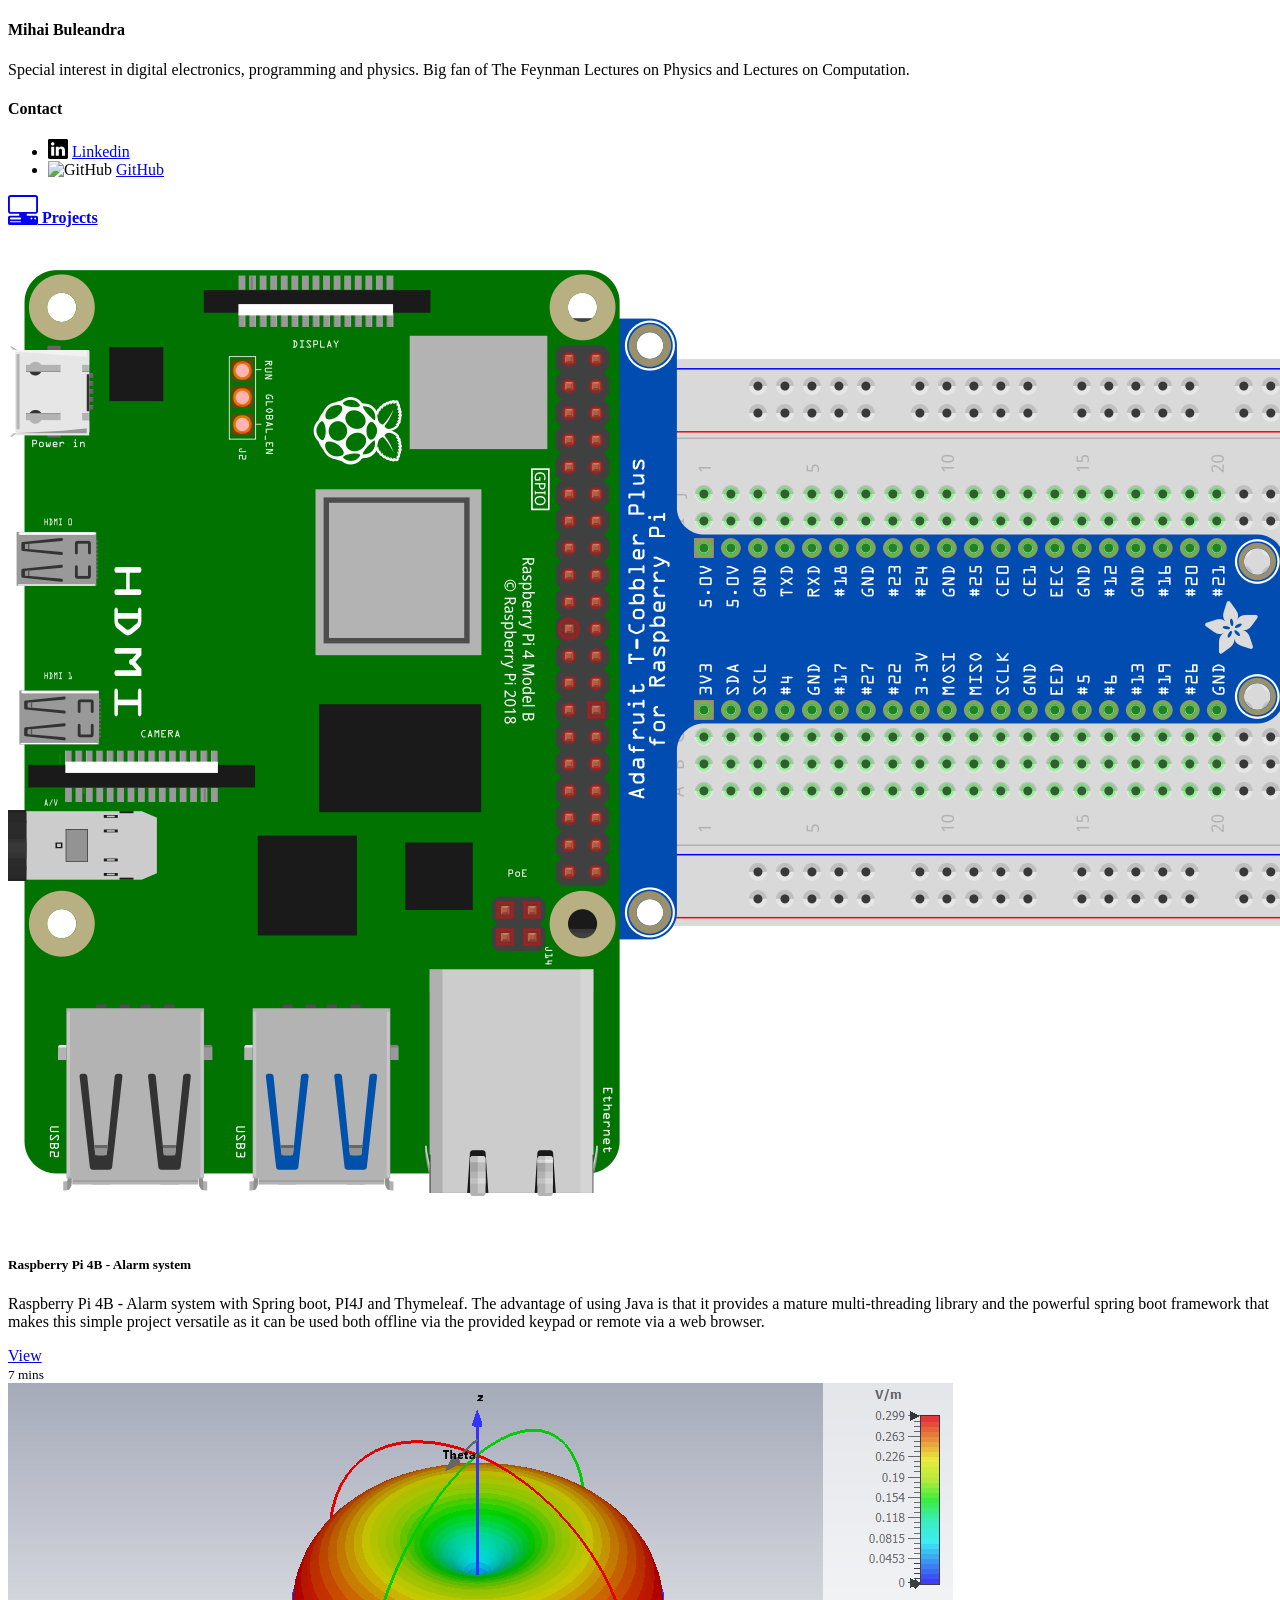
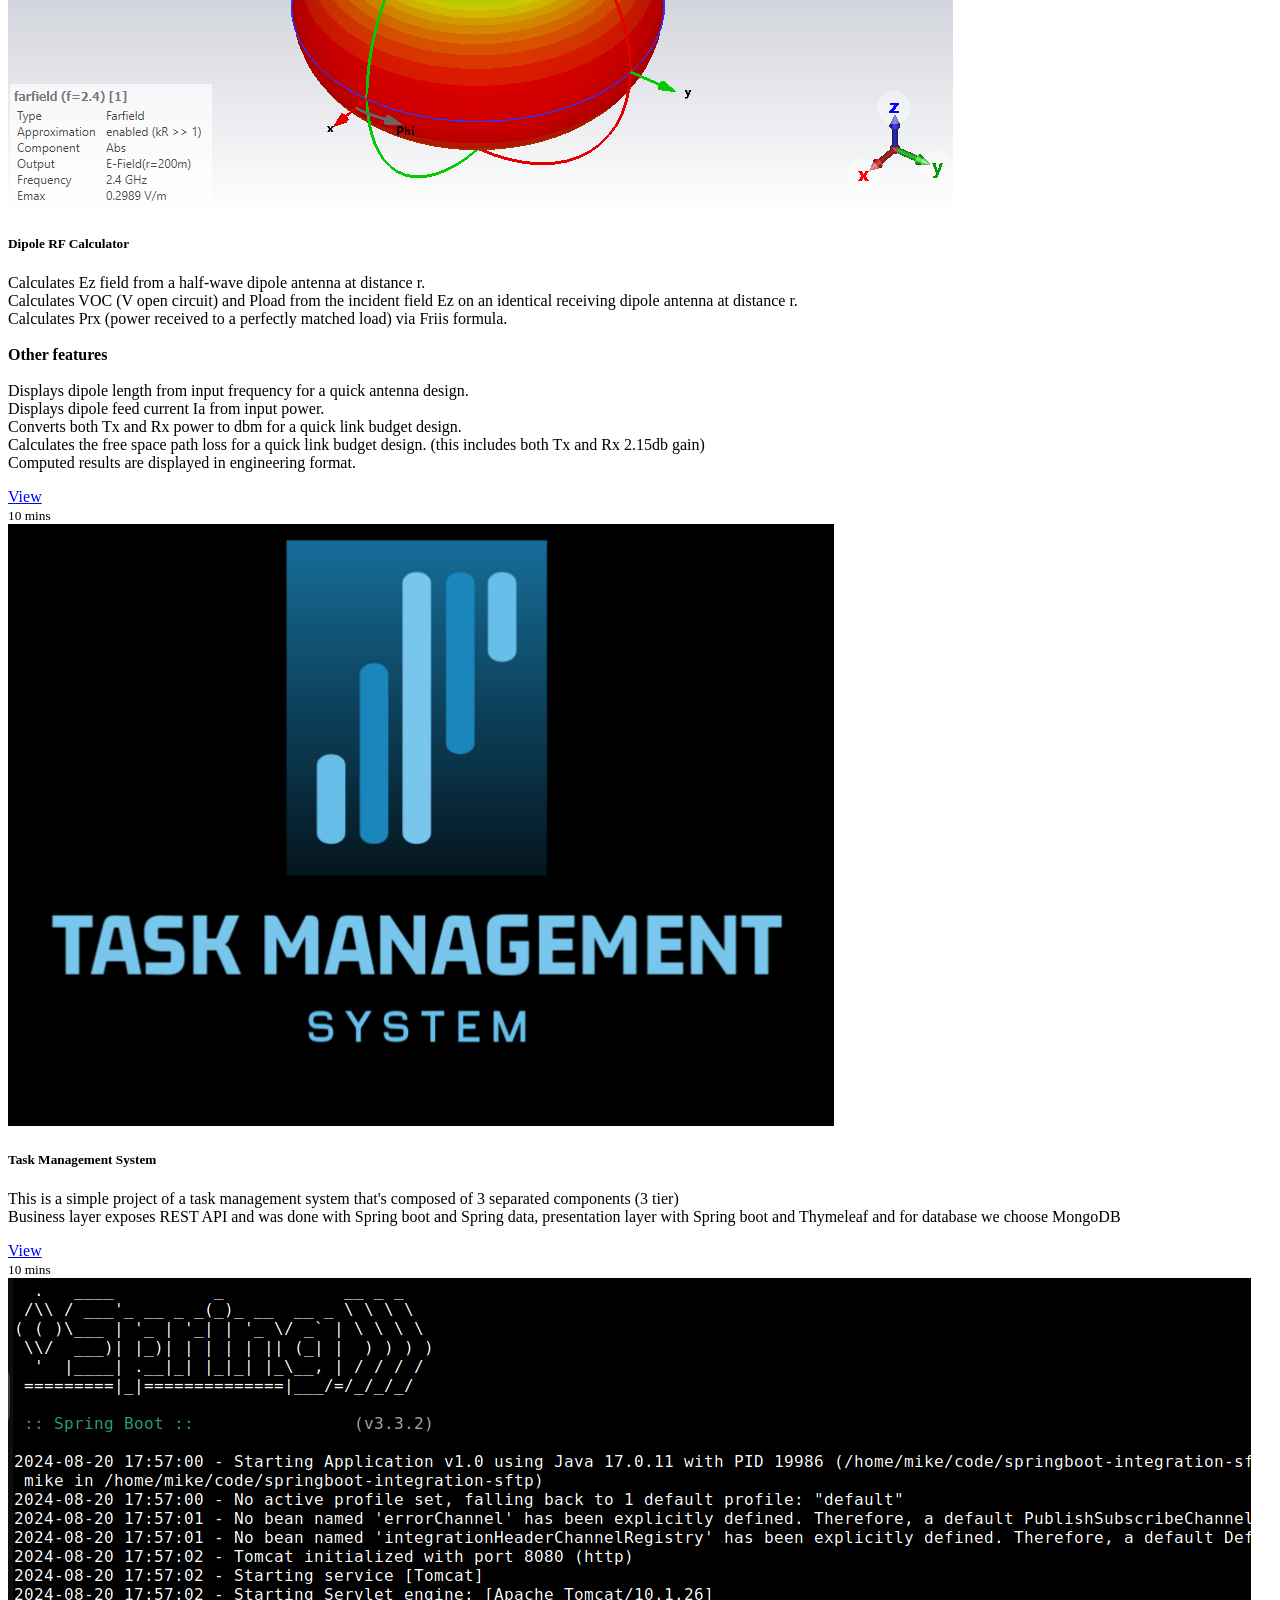
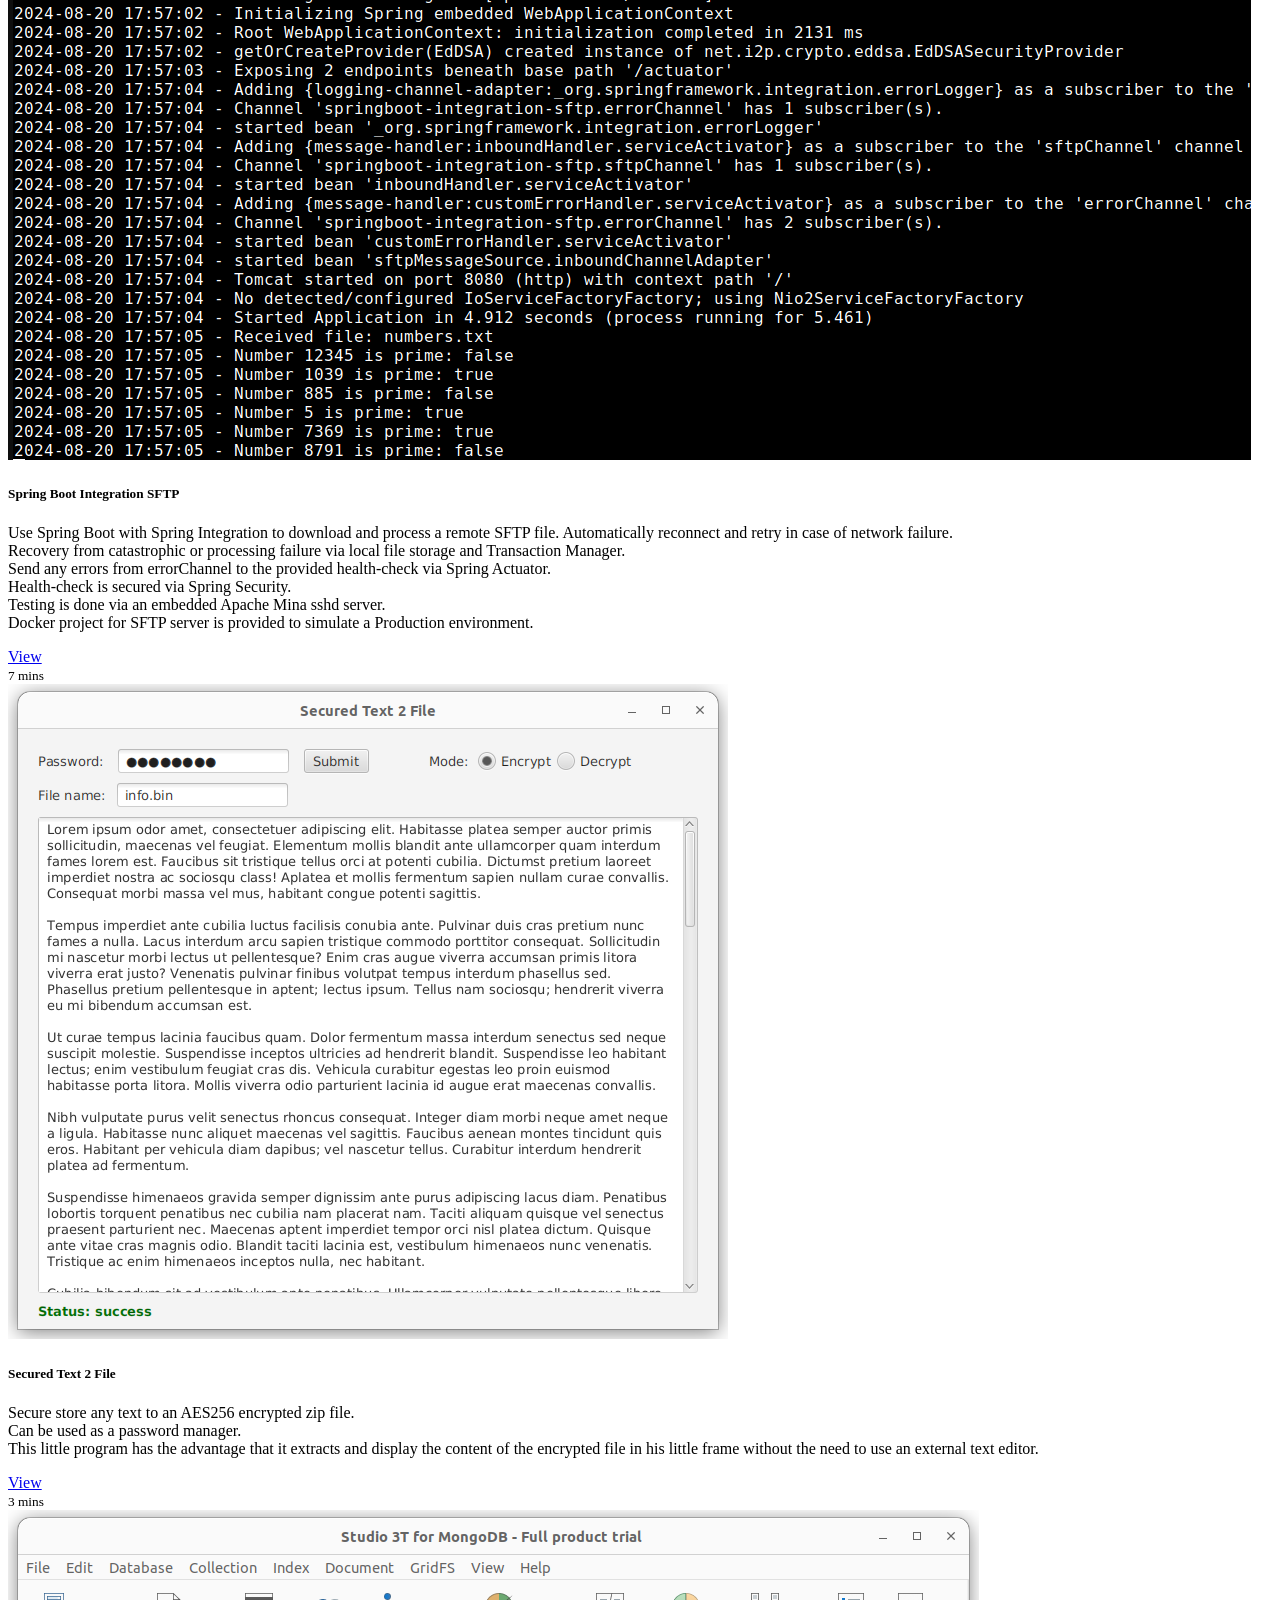
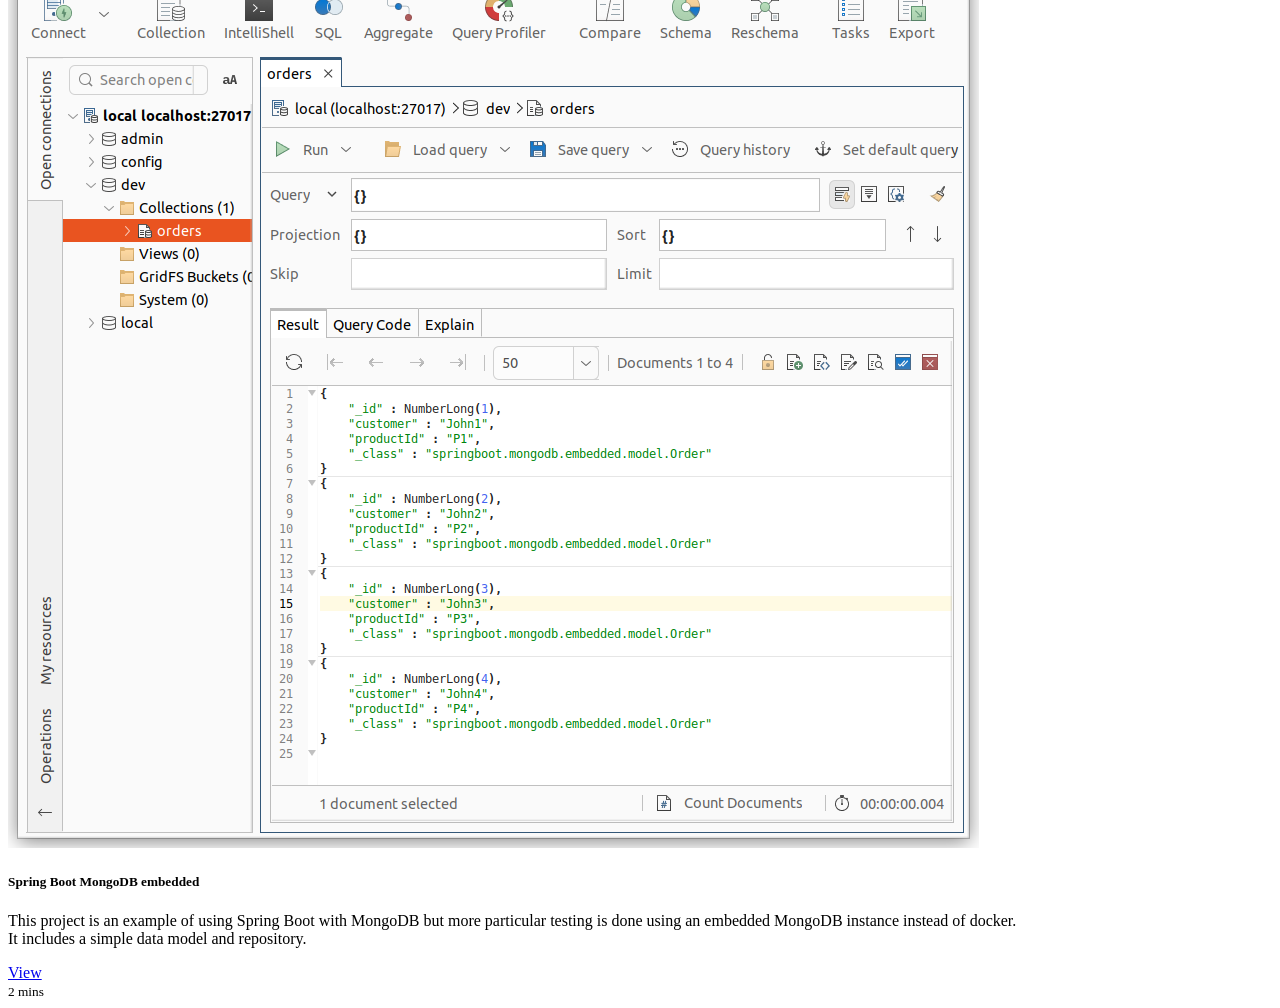
==== commit bcac5df2: "Added new project" ====
--- a/index.html
+++ b/index.html
@@ -109,6 +109,27 @@
                 </div>
                 <div class="col">
                     <div class="card shadow-sm">
+                        <a href="https://github.com/bmike2047/task-management-system">
+                            <img src="assets/images/p6.png" class="img-thumbnail" alt="Task Management System"/>
+                        </a>
+                        <div class="card-body">
+                            <h5 class="card-title">Task Management System</h5>
+                            <p class="card-text">This is a simple project of a task management system that's composed of 3 separated components (3 tier)<br/>
+                                Business layer exposes REST API and was done with Spring boot and Spring data,
+                                presentation layer with Spring boot and Thymeleaf and for database we choose MongoDB<br/>
+                            </p>
+                            <div class="d-flex justify-content-between align-items-center">
+                                <div class="btn-group">
+                                    <a href="https://github.com/bmike2047/task-management-system"
+                                       class="btn btn-secondary">View</a>
+                                </div>
+                                <small class="text-body-secondary">10 mins</small>
+                            </div>
+                        </div>
+                    </div>
+                </div>
+                <div class="col">
+                    <div class="card shadow-sm">
                         <a href="https://github.com/bmike2047/springboot-integration-sftp">
                             <img src="assets/images/p2.png" class="img-thumbnail" alt="Spring Boot Integration SFTP"/>
                         </a>
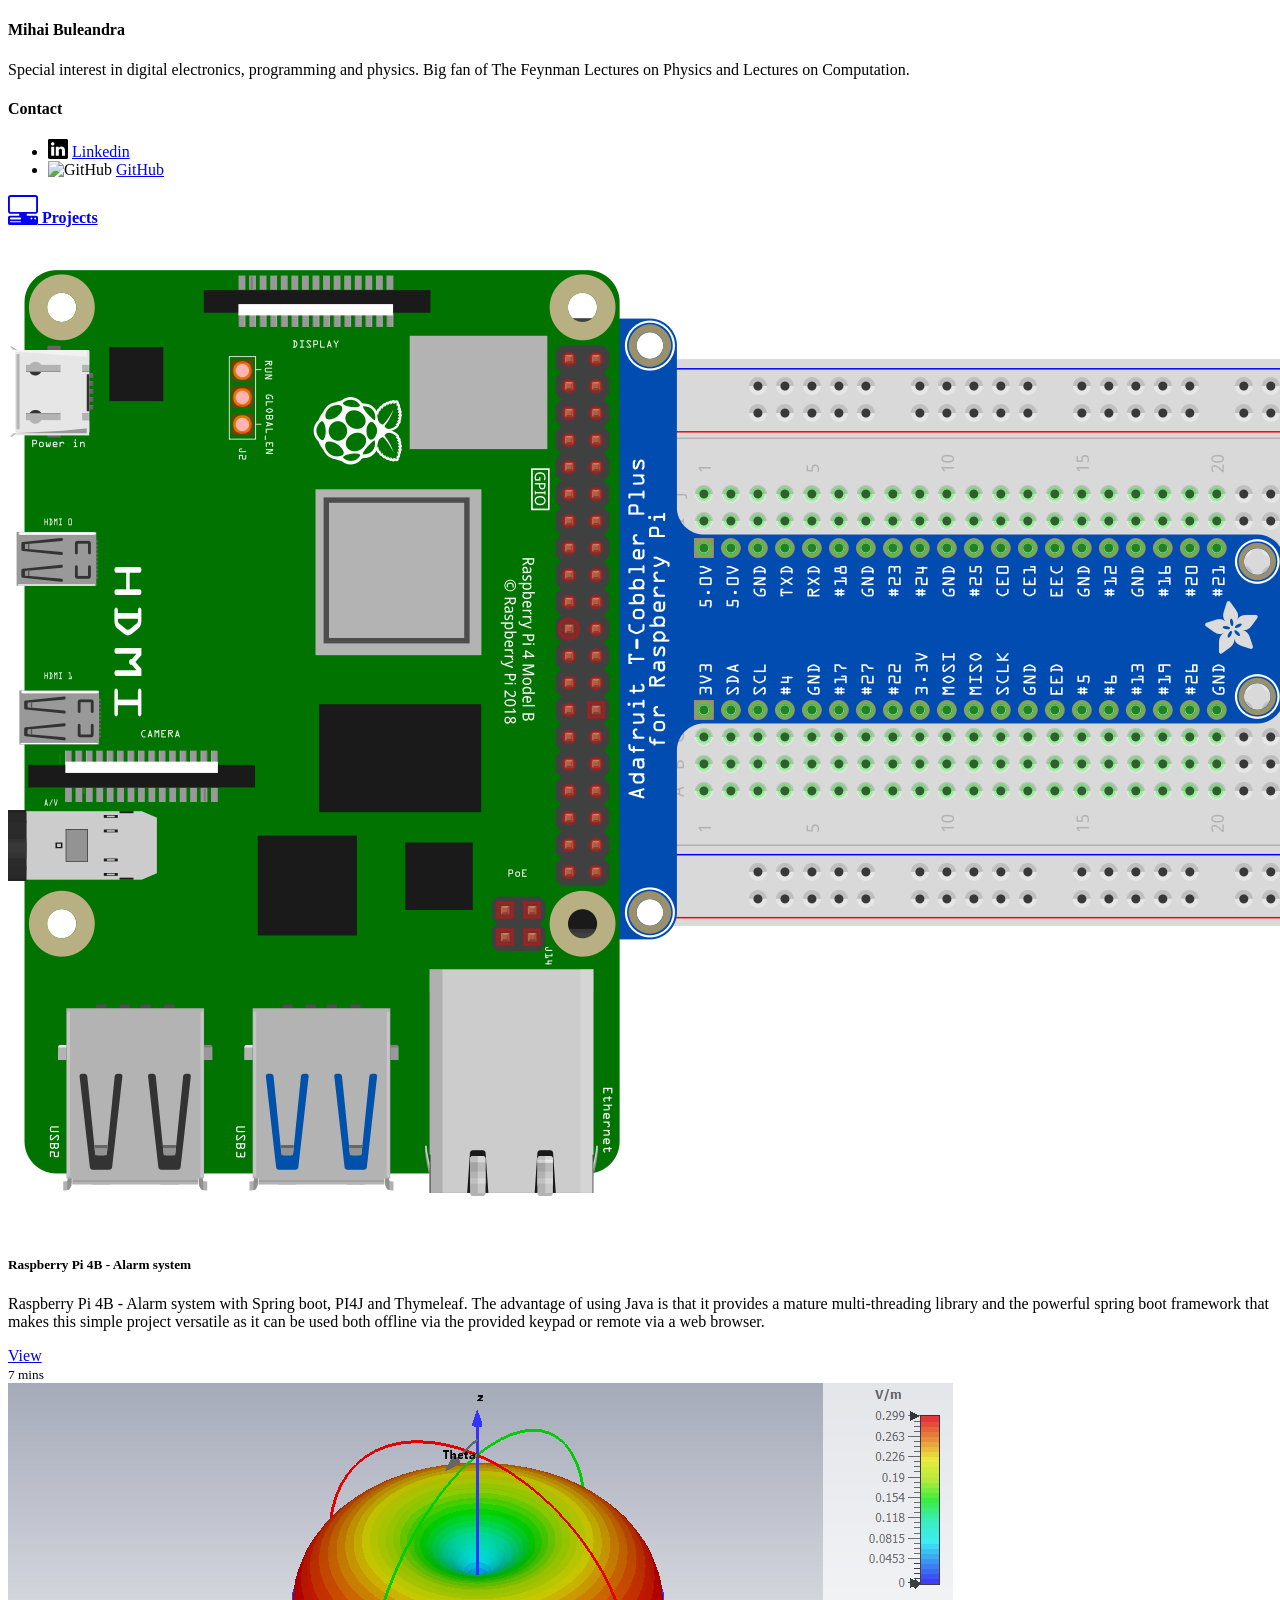
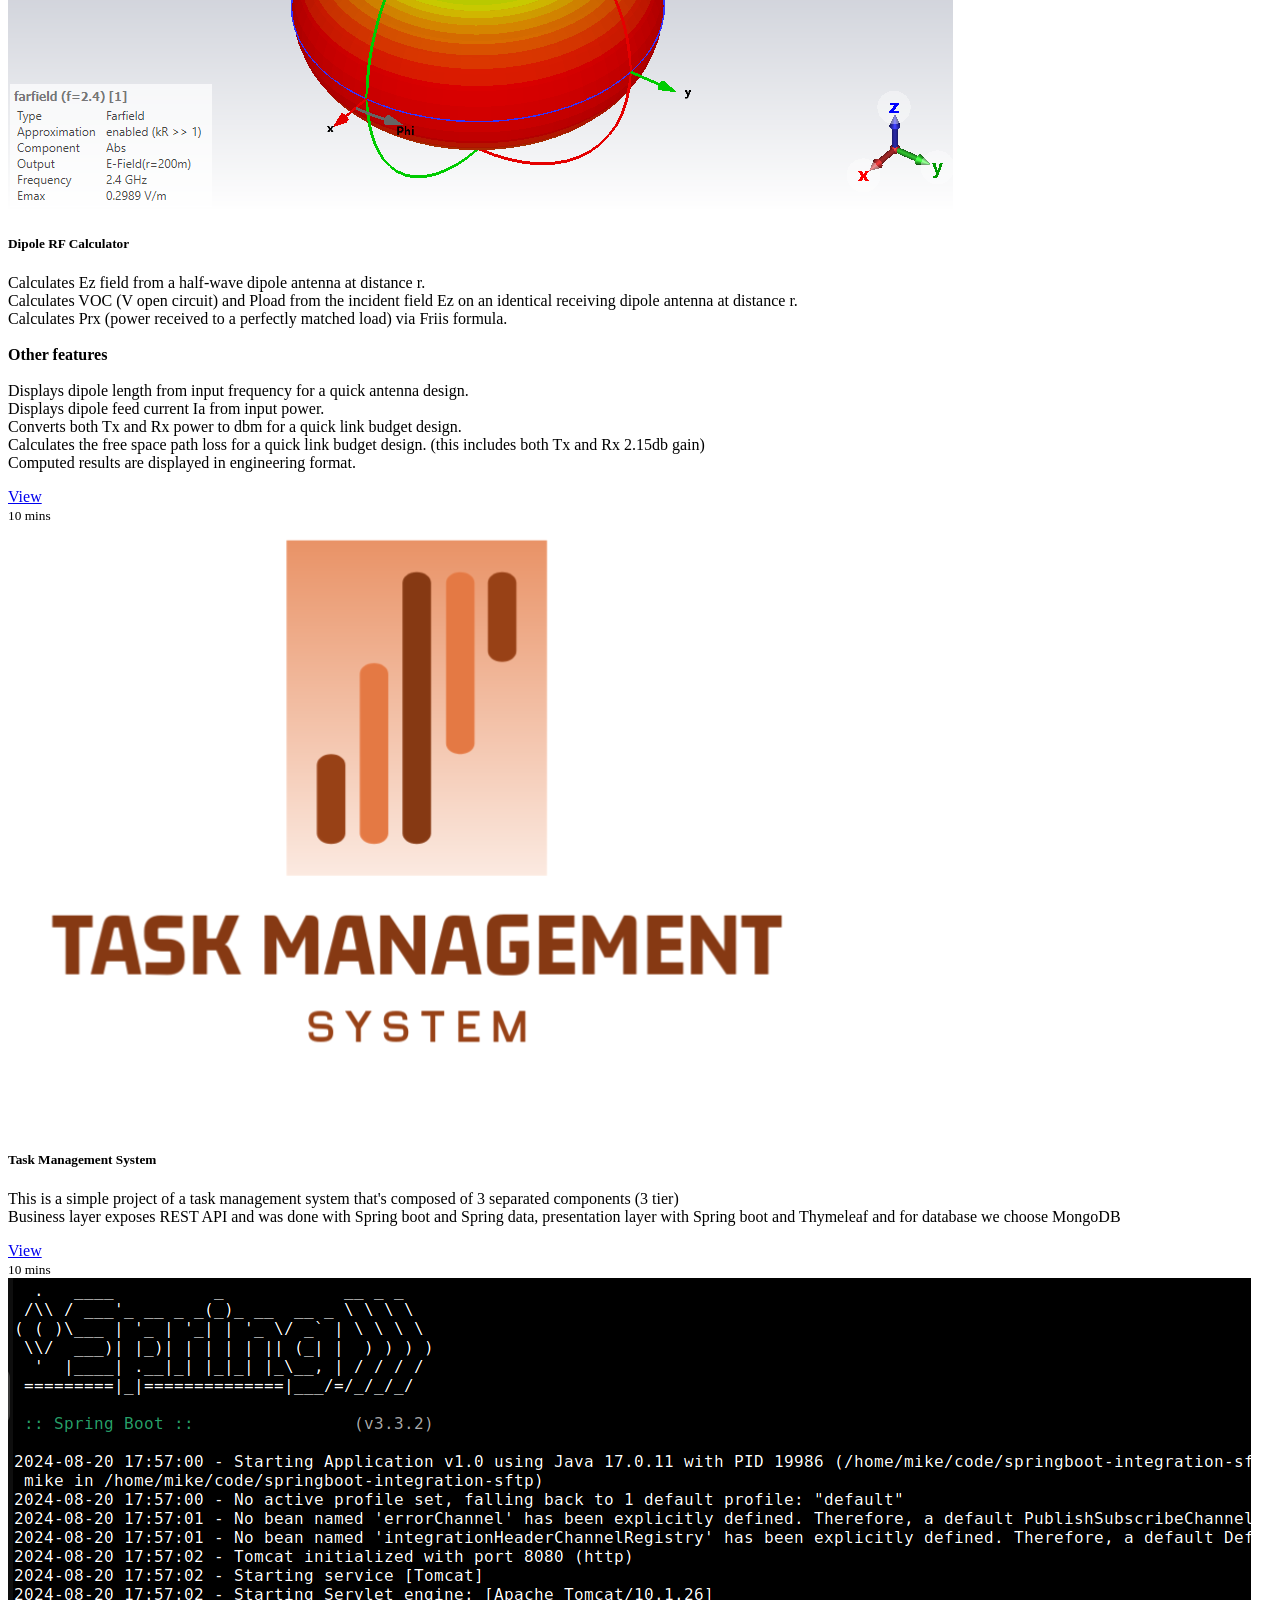
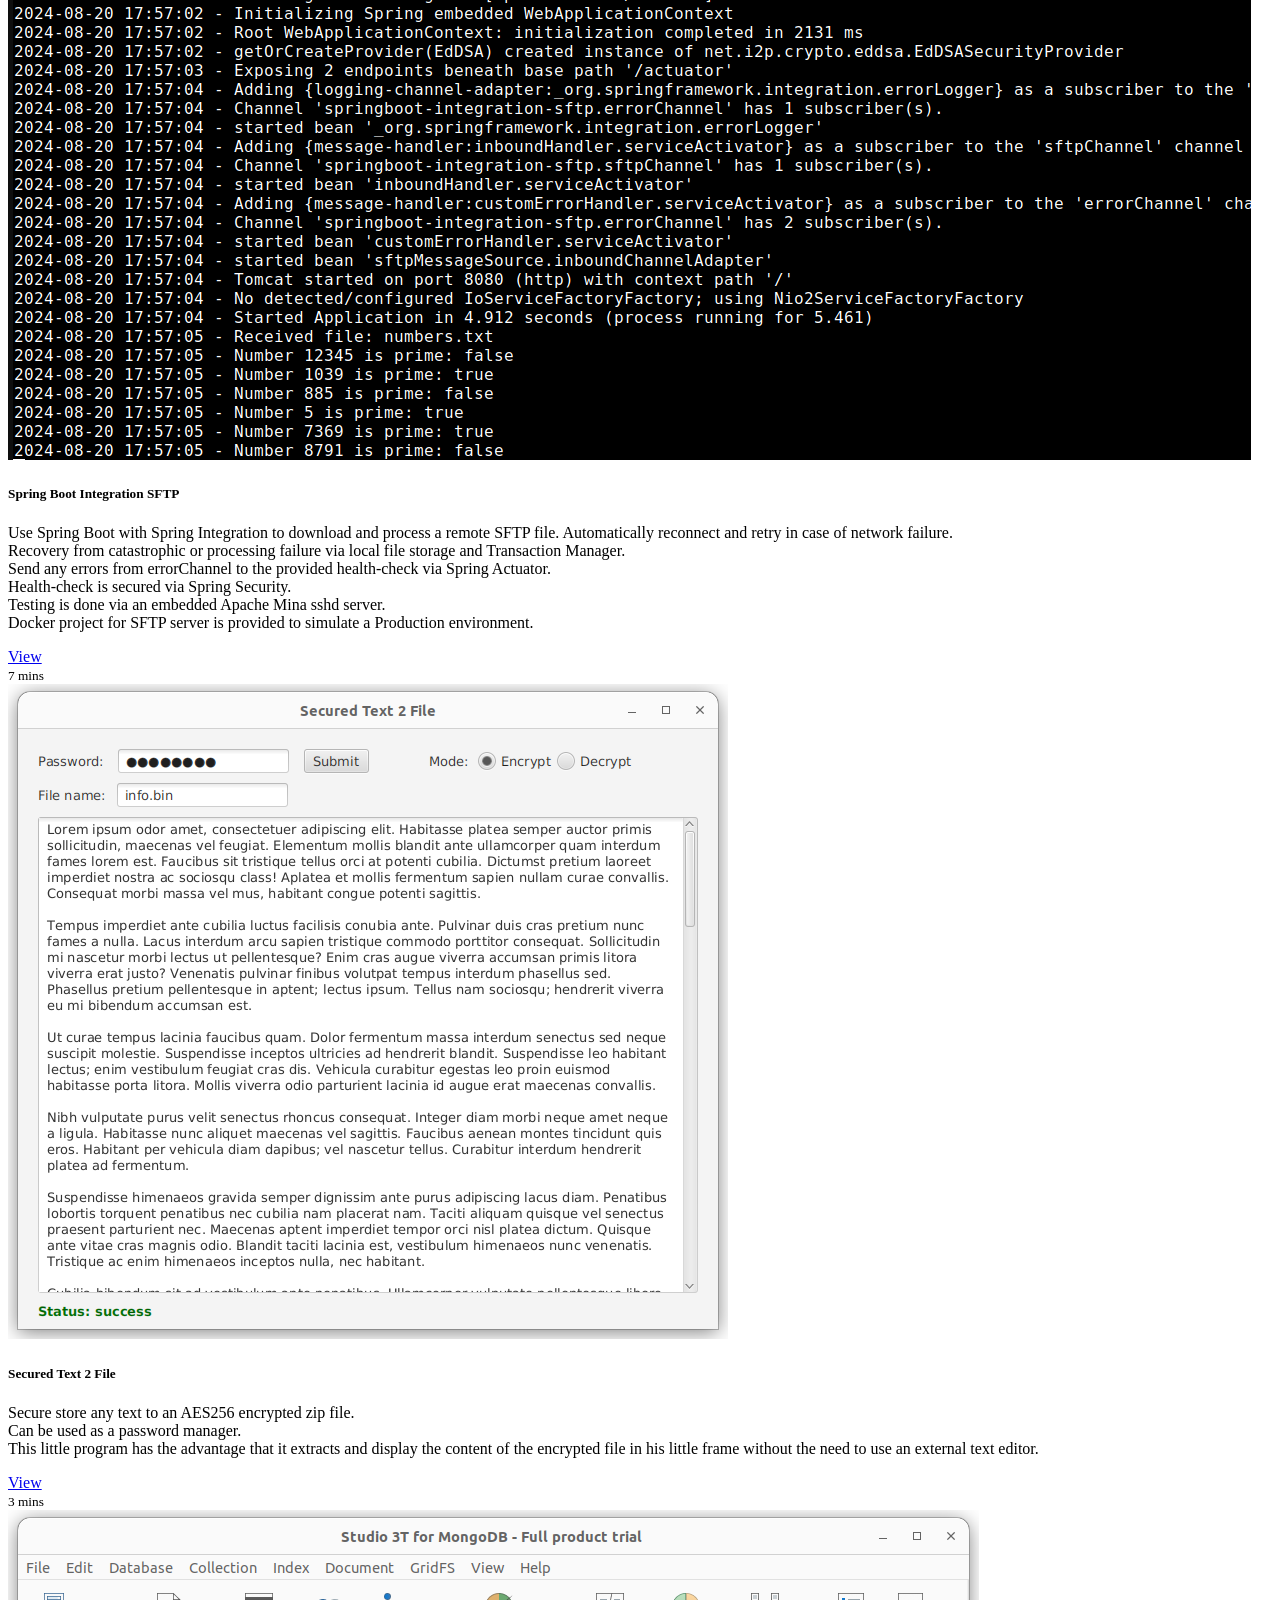
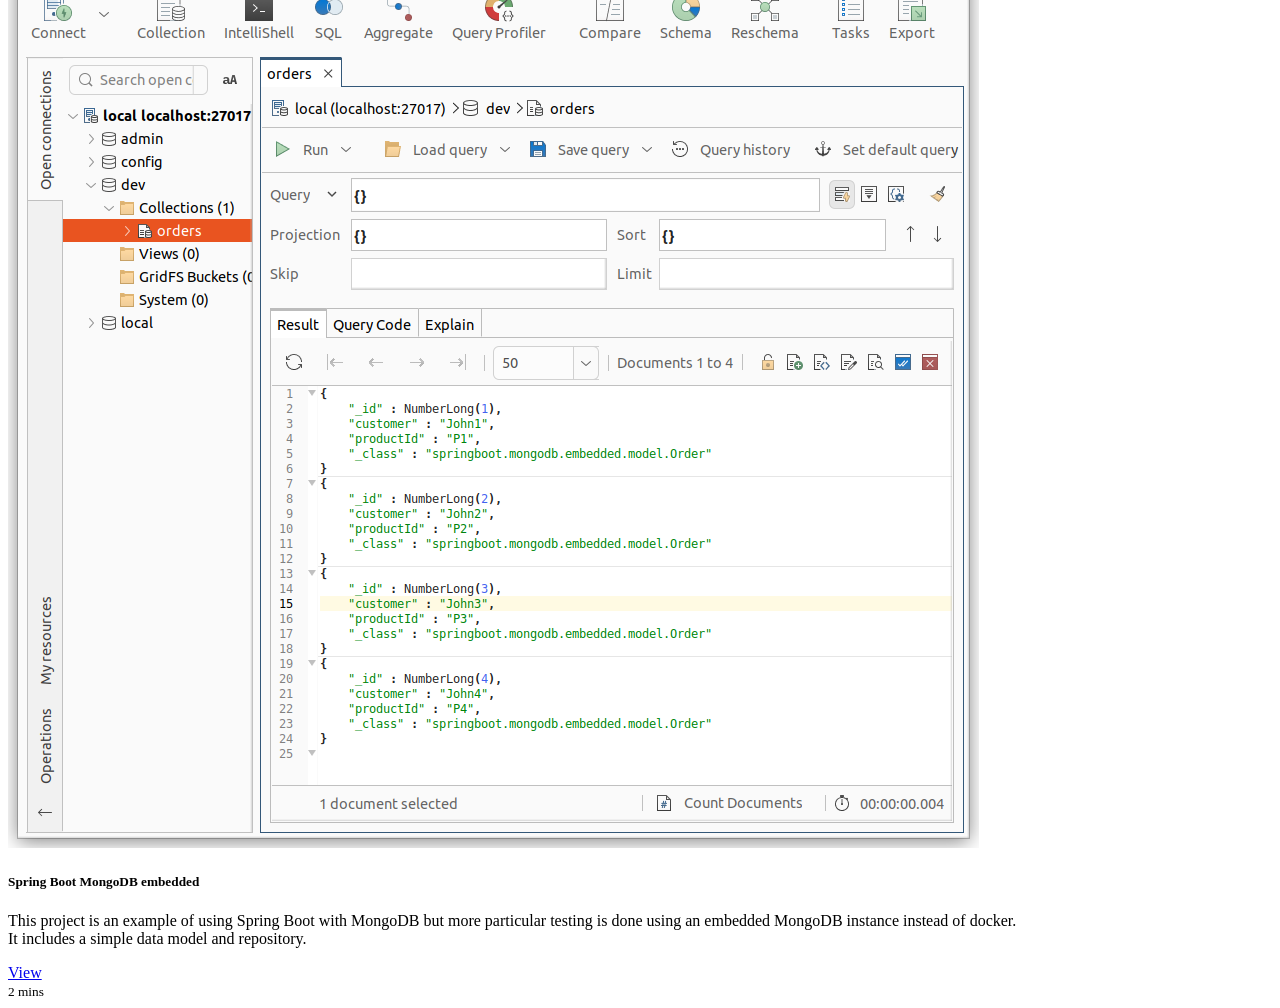
==== commit a5e7292c: "Updated image" ====
--- a/index.html
+++ b/index.html
@@ -110,7 +110,7 @@
                 <div class="col">
                     <div class="card shadow-sm">
                         <a href="https://github.com/bmike2047/task-management-system">
-                            <img src="assets/images/p6.png" class="img-thumbnail" alt="Task Management System"/>
+                            <img src="assets/images/p6-inv.png" class="img-thumbnail" alt="Task Management System"/>
                         </a>
                         <div class="card-body">
                             <h5 class="card-title">Task Management System</h5>
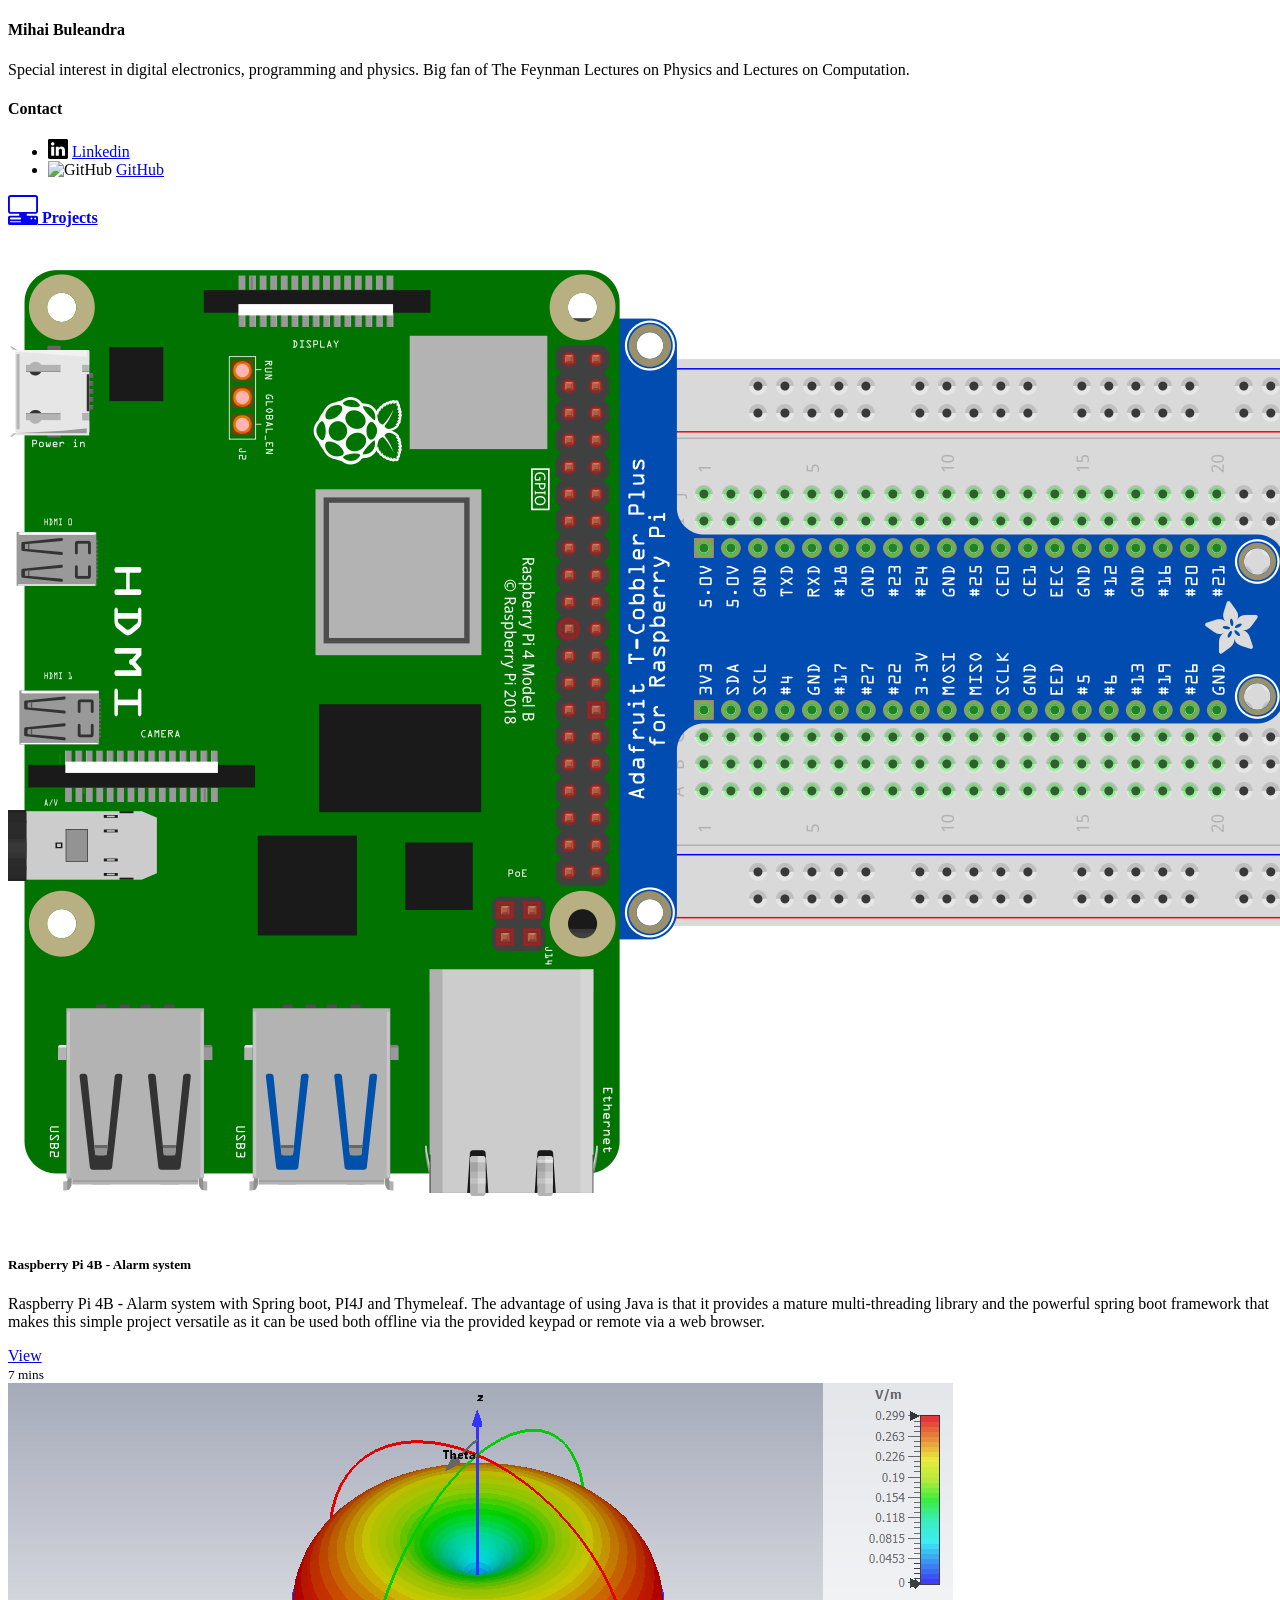
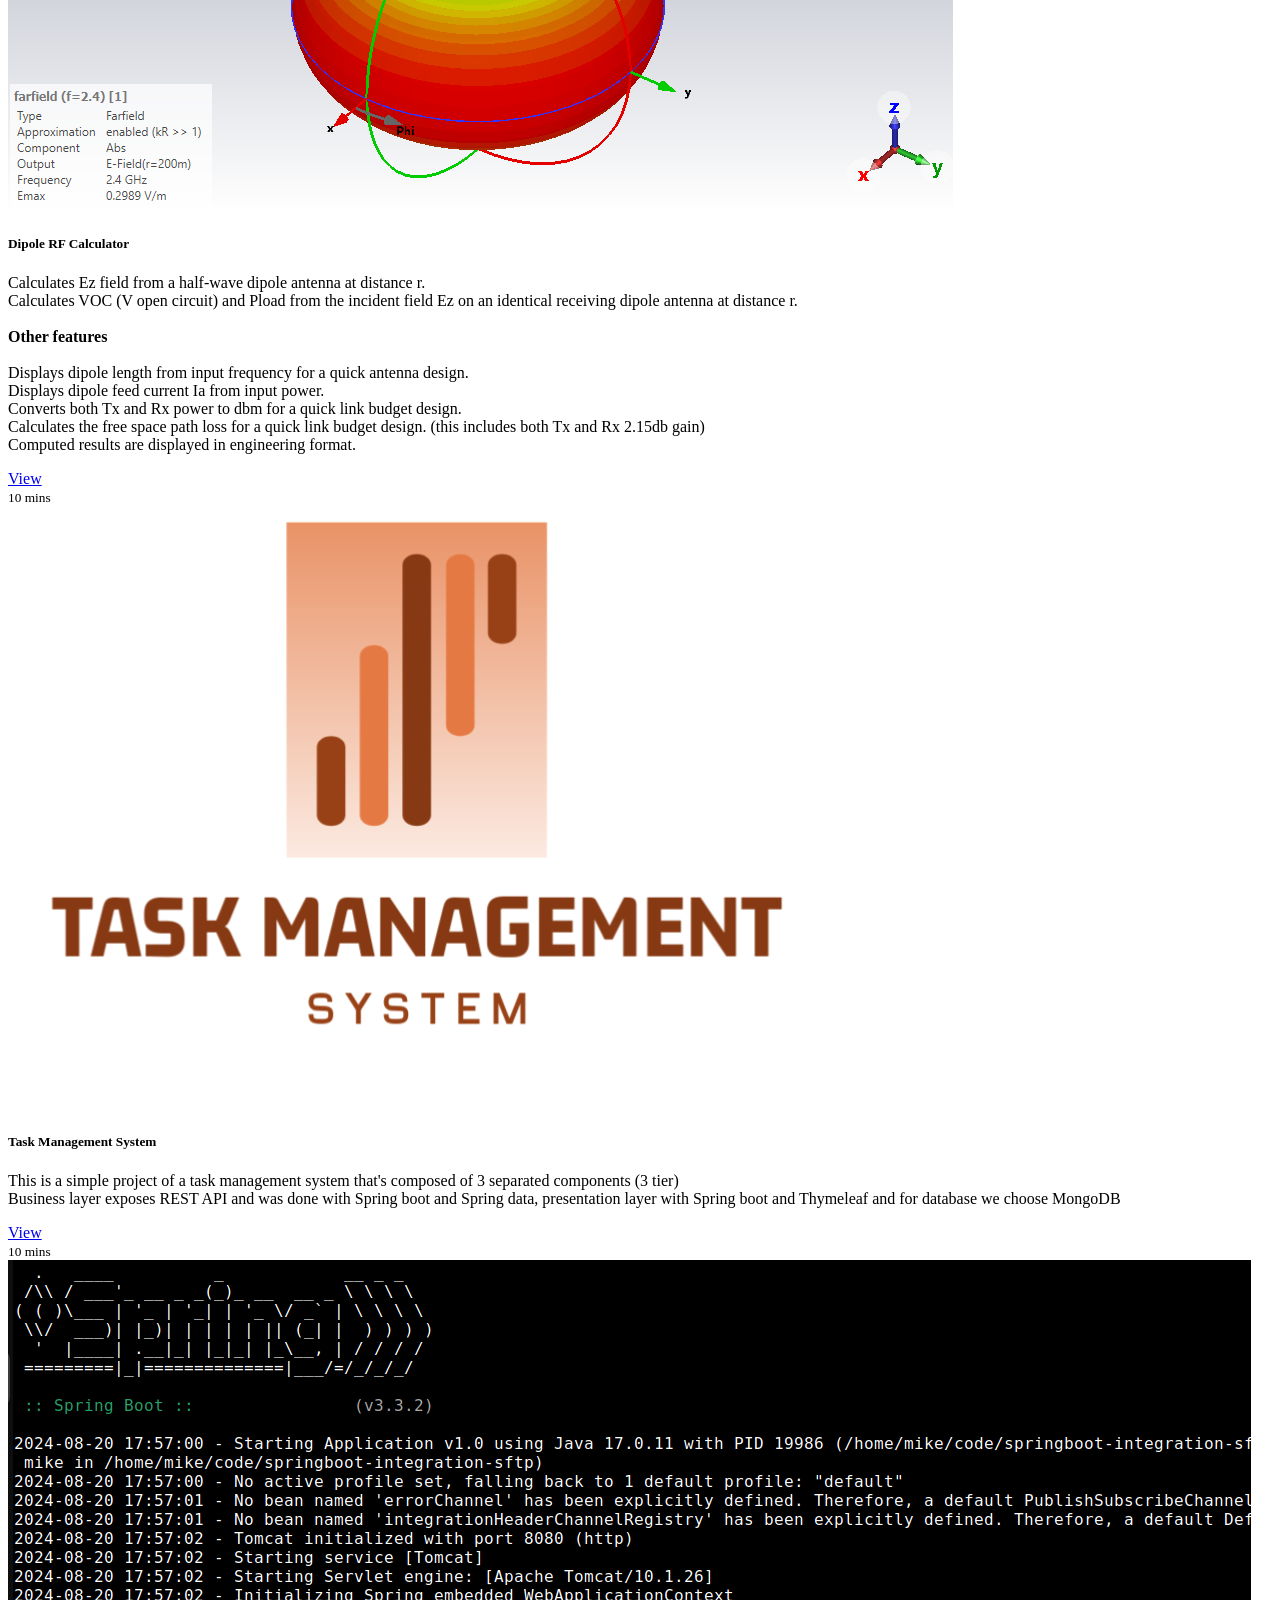
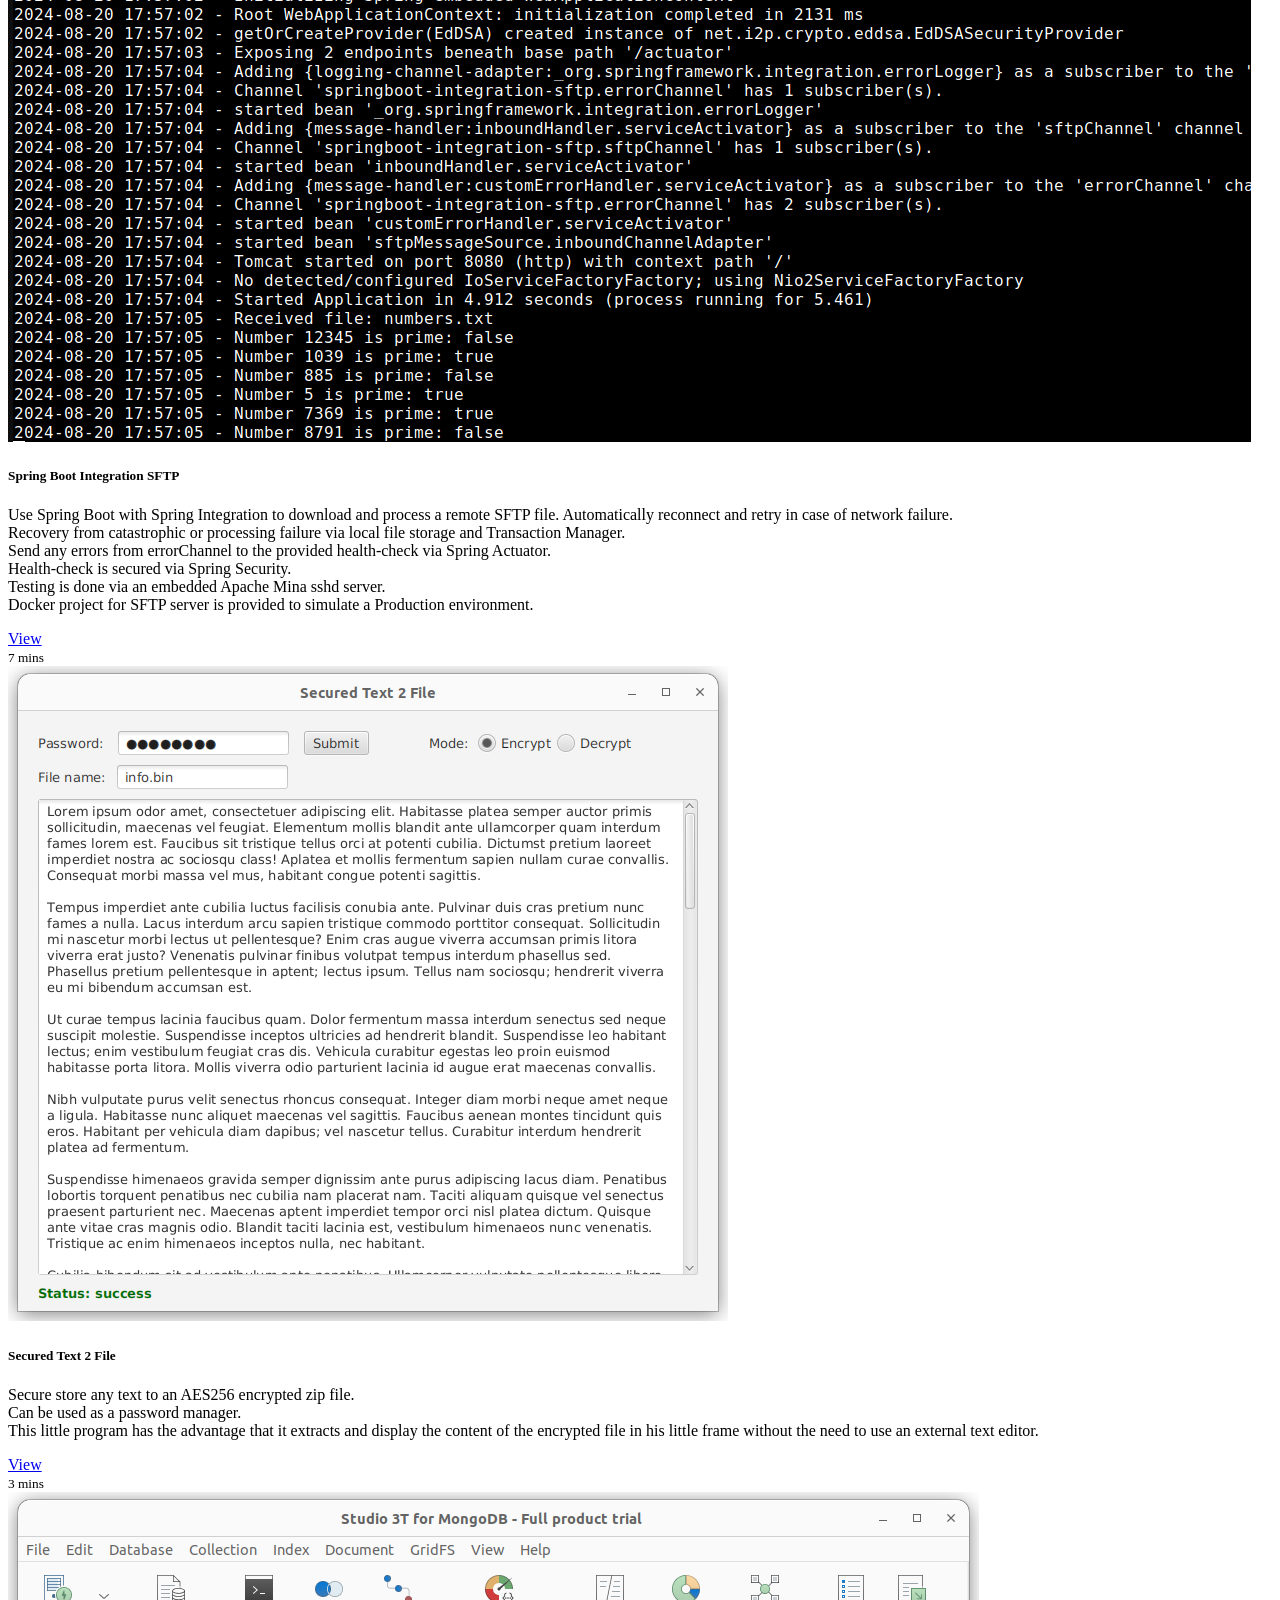
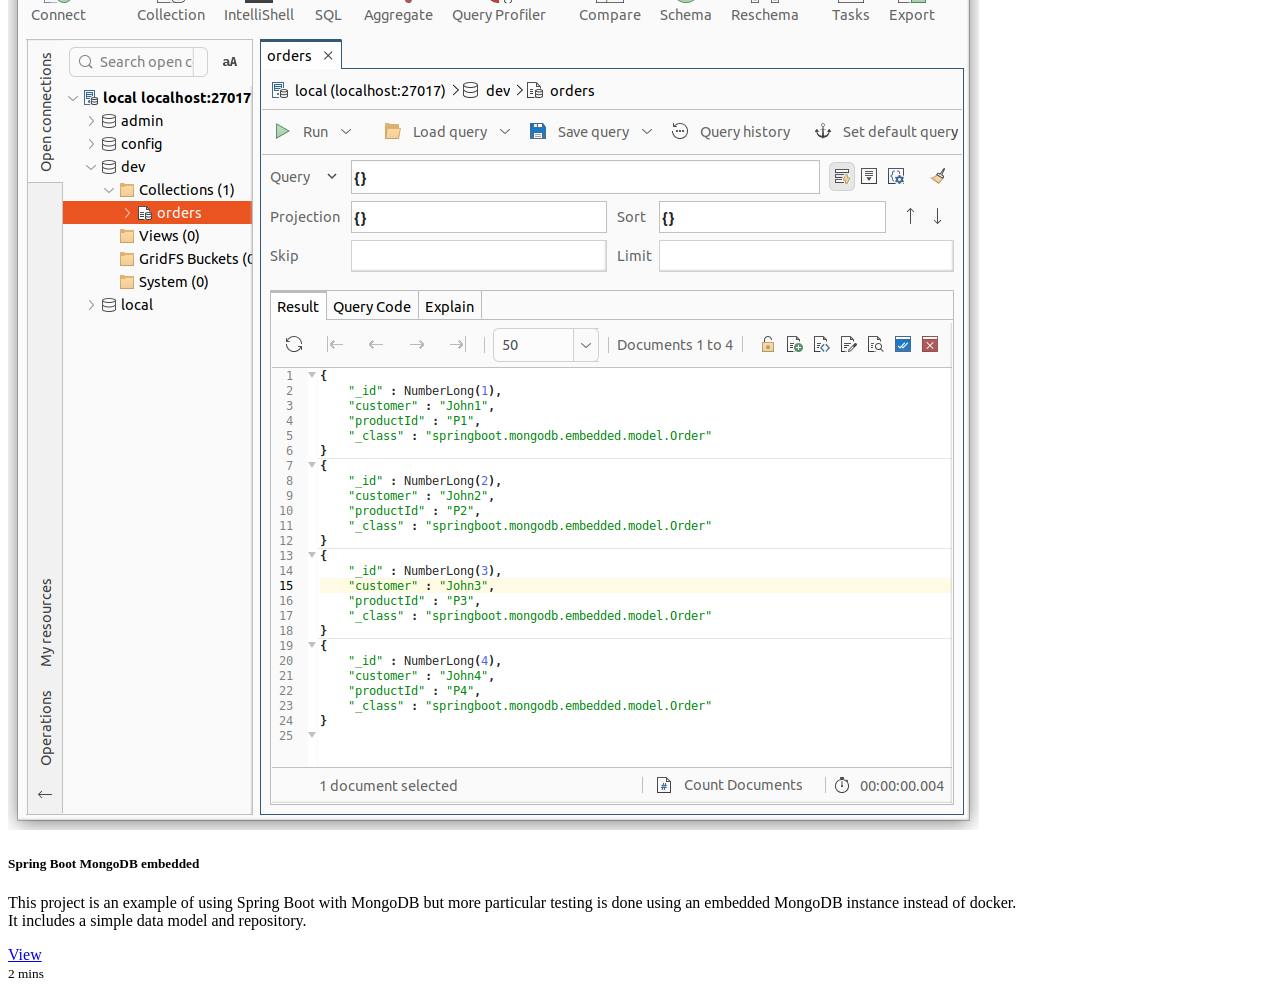
==== commit fae3d5a6: "Fixed project comment" ====
--- a/index.html
+++ b/index.html
@@ -89,7 +89,6 @@
                             <p class="card-text">Calculates Ez field from a half-wave dipole antenna at distance r.<br/>
                                 Calculates VOC (V open circuit) and Pload from the incident field Ez on an identical
                                 receiving dipole antenna at distance r.<br/>
-                                Calculates Prx (power received to a perfectly matched load) via Friis formula.<br/>
                                 <br/><b>Other features</b><br><br>
                                 Displays dipole length from input frequency for a quick antenna design.<br>
                                 Displays dipole feed current Ia from input power.<br>
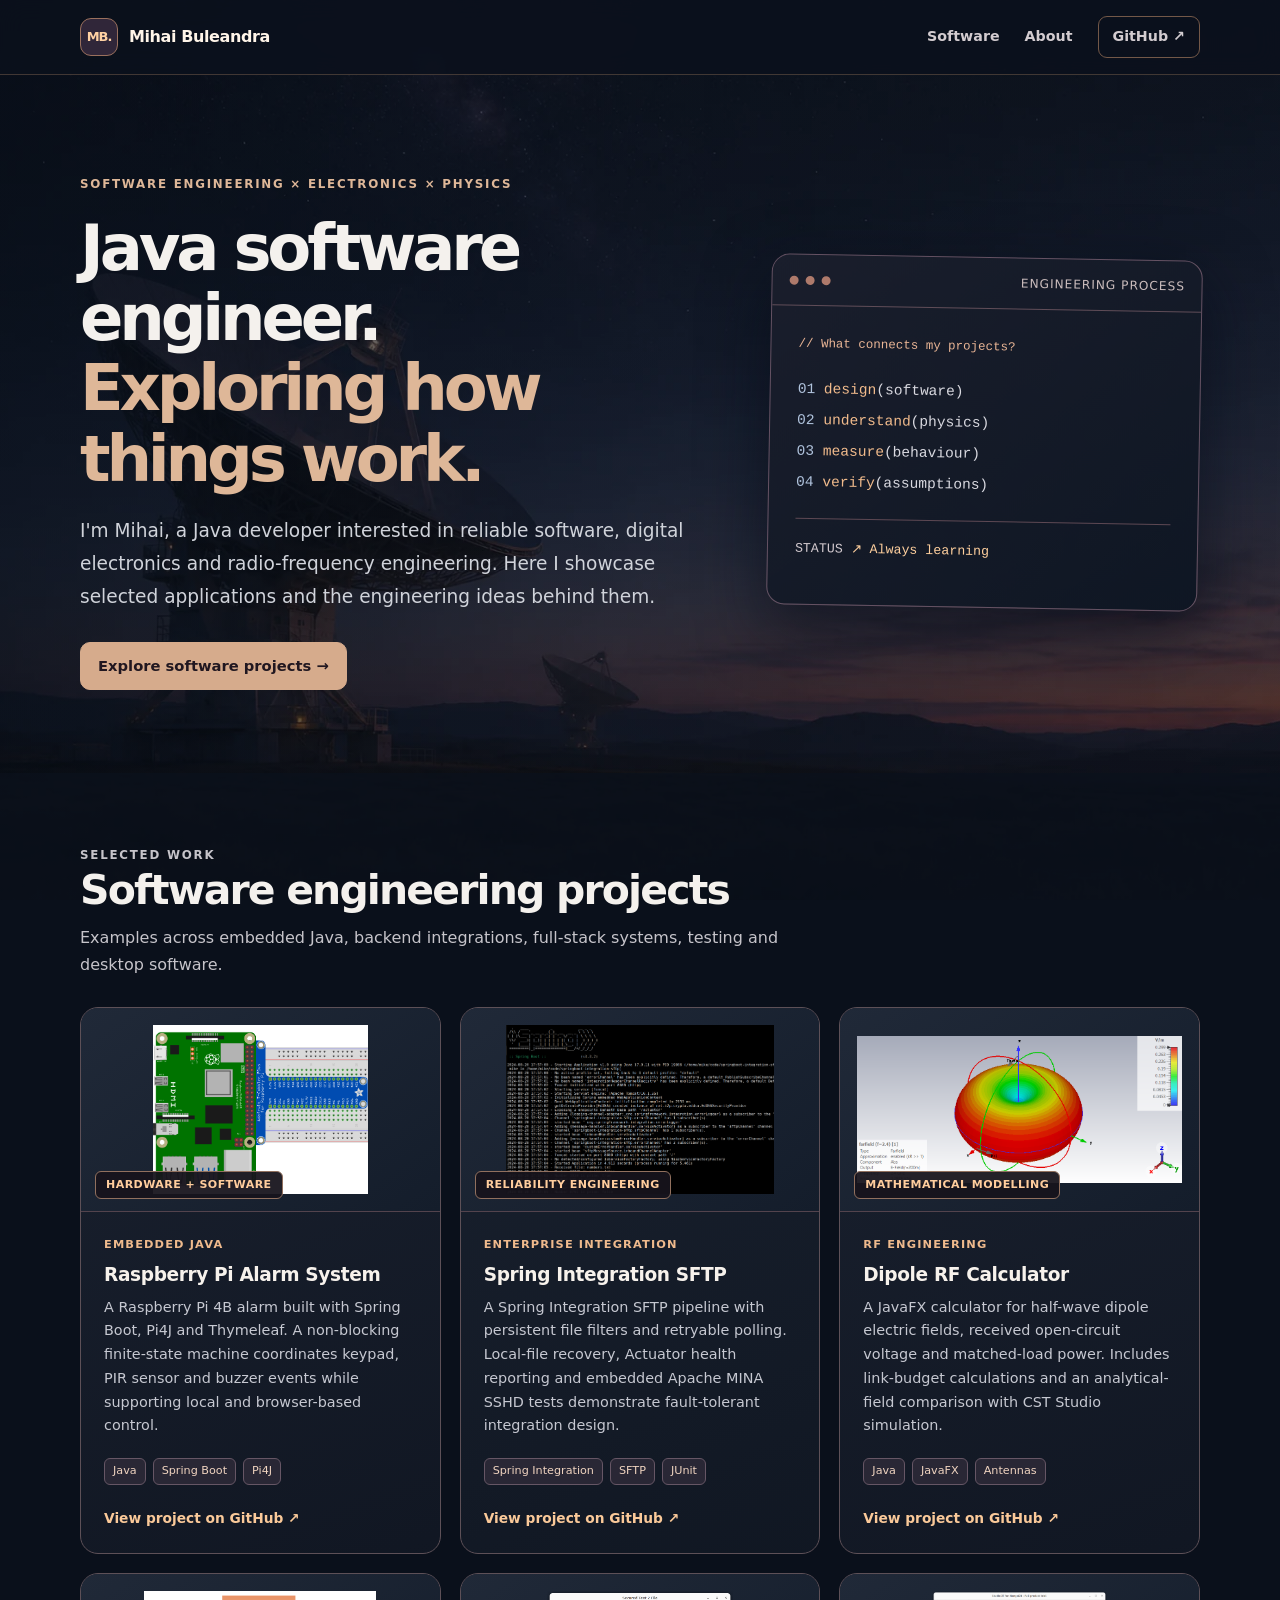
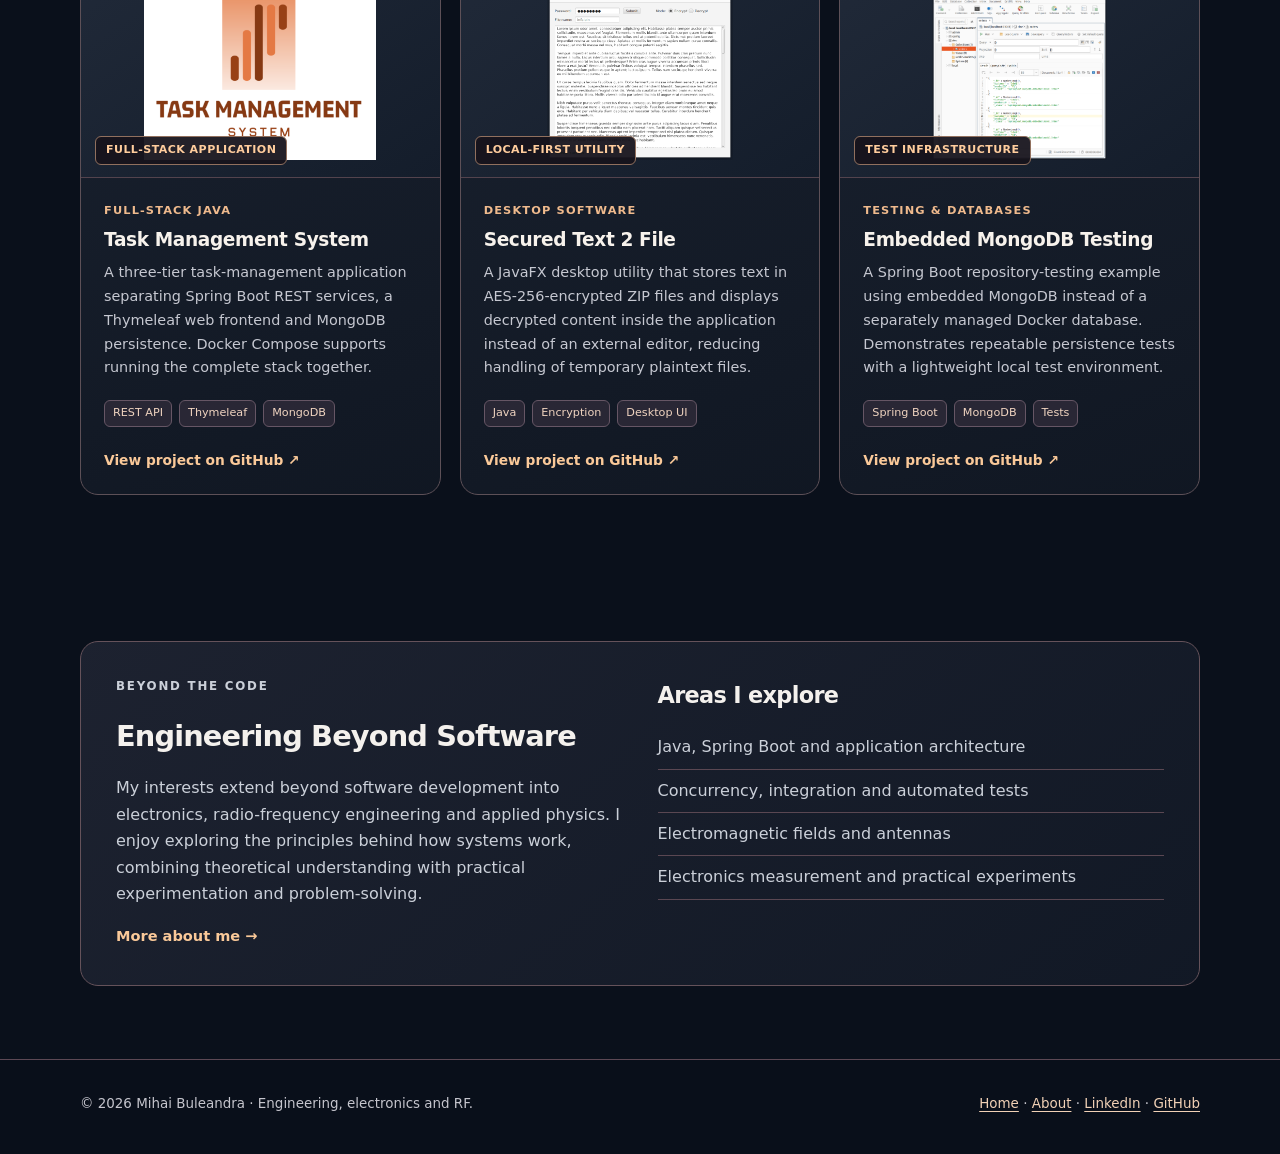
==== commit 71b799a5: "New layout" ====
--- a/index.html
+++ b/index.html
@@ -1,202 +1,45 @@
-<!doctype html>
-<html lang="en" data-bs-theme="auto">
+<!DOCTYPE html>
+<html lang="en">
 <head>
-    <meta charset="utf-8">
-    <meta name="viewport" content="width=device-width, initial-scale=1">
-    <meta name="description" content="Raspberry Pi Alarm System with Spring Boot Thymeleaf and Pi4J, Dipole RF Calculator, SFTP Integration, MongoDB embedded, Secure text with AES256">
-    <meta name="author" content="bmike2047">
-    <title>Mihai Buleandra</title>
-    <link href="assets/css/css@3.css" rel="stylesheet">
-    <link href="assets/css/bootstrap.min.css" rel="stylesheet">
-    <link href="assets/css/commons.css" rel="stylesheet">
-    <link rel="canonical" href="https://bmike2047.github.io" />
+<meta charset="utf-8"/>
+<meta content="width=device-width, initial-scale=1" name="viewport"/>
+<meta content="Mihai Buleandra" name="author"/>
+<meta content="Explore Java and Spring Boot projects by Mihai Buleandra: Raspberry Pi hardware, Spring Integration SFTP, JavaFX tools, MongoDB testing and RF engineering." name="description"/>
+<meta content="#101521" name="theme-color"/>
+<meta content="index,follow,max-image-preview:large" name="robots"/>
+<title>Mihai Buleandra | Java &amp; Spring Boot Developer</title>
+<link href="https://bmike2047.github.io/" rel="canonical"/>
+<meta content="website" property="og:type"/>
+<meta content="Mihai Buleandra — Engineering Portfolio" property="og:site_name"/>
+<meta content="Mihai Buleandra | Java &amp; Spring Boot Developer" property="og:title"/>
+<meta content="Explore Java and Spring Boot projects by Mihai Buleandra: Raspberry Pi hardware, Spring Integration SFTP, JavaFX tools, MongoDB testing and RF engineering." property="og:description"/>
+<meta content="https://bmike2047.github.io/" property="og:url"/>
+<meta content="https://bmike2047.github.io/assets/images/og-cover.png" property="og:image"/>
+<meta content="1200" property="og:image:width"/>
+<meta content="630" property="og:image:height"/>
+<meta content="Mihai Buleandra — Java software engineering, electronics and RF engineering portfolio" property="og:image:alt"/>
+<meta content="summary_large_image" name="twitter:card"/>
+<meta content="Mihai Buleandra | Java &amp; Spring Boot Developer" name="twitter:title"/>
+<meta content="Explore Java and Spring Boot projects by Mihai Buleandra: Raspberry Pi hardware, Spring Integration SFTP, JavaFX tools, MongoDB testing and RF engineering." name="twitter:description"/>
+<meta content="https://bmike2047.github.io/assets/images/og-cover.png" name="twitter:image"/>
+<link href="./assets/images/favicon.svg" rel="icon" type="image/svg+xml"/>
+<link href="./assets/css/site.css" rel="stylesheet"/>
+<script type="application/ld+json">[{"@context":"https://schema.org","@type":"Person","name":"Mihai Buleandra","url":"https://bmike2047.github.io/","sameAs":["https://github.com/bmike2047","https://www.linkedin.com/in/m-buleandra"],"knowsAbout":["Java","Spring Boot","JavaFX","Electronics","RF engineering"]},{"@context":"https://schema.org","@type":"WebSite","name":"Mihai Buleandra — Engineering Portfolio","url":"https://bmike2047.github.io/","inLanguage":"en"}]</script>
 </head>
 <body>
+<a class="skip" href="#main">Skip to main content</a>
+<header class="site-header">
+<div class="container nav">
+<a aria-label="Mihai Buleandra, homepage" class="brand" href="index.html"><span class="logo">MB.</span> Mihai Buleandra</a>
+<nav aria-label="Main navigation" class="nav-links">
+<a href="#software">Software</a>
 
-<header data-bs-theme="dark">
-    <div class="text-bg-dark collapse show" id="navbarHeader">
-        <div class="container">
-            <div class="row">
-                <div class="col-sm-8 col-md-7 pt-4">
-                    <h4>Mihai Buleandra</h4>
-                    <p class="text-body-secondary">Special interest in digital electronics, programming and physics.
-                        Big fan of The Feynman Lectures on Physics and Lectures on Computation.</p>
-                </div>
-                <div class="col-sm-4 offset-md-1 pt-4">
-                    <h4>Contact</h4>
-                    <ul class="list-unstyled">
-                        <li>
-                            <svg xmlns="http://www.w3.org/2000/svg" width="20" height="20" fill="currentColor"
-                                 class="bi bi-linkedin me-1" viewBox="0 0 16 16">
-                                <path d="M0 1.146C0 .513.526 0 1.175 0h13.65C15.474 0 16 .513 16 1.146v13.708c0 .633-.526 1.146-1.175 1.146H1.175C.526 16 0 15.487 0 14.854zm4.943 12.248V6.169H2.542v7.225zm-1.2-8.212c.837 0 1.358-.554 1.358-1.248-.015-.709-.52-1.248-1.342-1.248S2.4 3.226 2.4 3.934c0 .694.521 1.248 1.327 1.248zm4.908 8.212V9.359c0-.216.016-.432.08-.586.173-.431.568-.878 1.232-.878.869 0 1.216.662 1.216 1.634v3.865h2.401V9.25c0-2.22-1.184-3.252-2.764-3.252-1.274 0-1.845.7-2.165 1.193v.025h-.016l.016-.025V6.169h-2.4c.03.678 0 7.225 0 7.225z"/>
-                            </svg>
-                            <a href="https://www.linkedin.com/in/m-buleandra" class="text-white">Linkedin</a>
-                        </li>
-                        <li>
-                            <img src="assets/images/github-mark-white.svg" class="me-1" alt="GitHub"
-                                 style="width:20px;height:20px;">
-                            <a href="https://github.com/bmike2047" class="text-white">
-                                GitHub
-                            </a></li>
-                    </ul>
-                </div>
-            </div>
-        </div>
-    </div>
-    <div class="navbar navbar-dark bg-dark shadow-sm">
-        <div class="container">
-            <a href="https://github.com/bmike2047" class="navbar-brand d-flex align-items-center">
-                <svg xmlns="http://www.w3.org/2000/svg" width="30" height="30" fill="currentColor"
-                     class="bi bi-pc-display-horizontal" viewBox="0 0 16 16">
-                    <path d="M1.5 0A1.5 1.5 0 0 0 0 1.5v7A1.5 1.5 0 0 0 1.5 10H6v1H1a1 1 0 0 0-1 1v3a1 1 0 0 0 1 1h14a1 1 0 0 0 1-1v-3a1 1 0 0 0-1-1h-5v-1h4.5A1.5 1.5 0 0 0 16 8.5v-7A1.5 1.5 0 0 0 14.5 0zm0 1h13a.5.5 0 0 1 .5.5v7a.5.5 0 0 1-.5.5h-13a.5.5 0 0 1-.5-.5v-7a.5.5 0 0 1 .5-.5M12 12.5a.5.5 0 1 1 1 0 .5.5 0 0 1-1 0m2 0a.5.5 0 1 1 1 0 .5.5 0 0 1-1 0M1.5 12h5a.5.5 0 0 1 0 1h-5a.5.5 0 0 1 0-1M1 14.25a.25.25 0 0 1 .25-.25h5.5a.25.25 0 1 1 0 .5h-5.5a.25.25 0 0 1-.25-.25"/>
-                </svg>
-                <strong class="ps-3">Projects</strong>
-            </a>
-        </div>
-    </div>
+
+<a href="about.html">About</a>
+<a class="nav-pill" href="https://github.com/bmike2047" rel="me noopener noreferrer" target="_blank">GitHub ↗</a>
+</nav><details class="mobile-menu"><summary aria-label="Toggle navigation menu">Menu</summary><nav aria-label="Mobile navigation" class="mobile-links"><a href="#software">Software</a><a href="about.html">About</a><a class="nav-pill" href="https://github.com/bmike2047" rel="me noopener noreferrer" target="_blank">GitHub ↗</a></nav></details>
+</div>
 </header>
-
-<main>
-    <div class="album py-5 bg-body-tertiary">
-        <div class="container">
-            <div class="row row-cols-1 row-cols-sm-2 row-cols-md-2 g-3">
-                <div class="col">
-                    <div class="card shadow-sm">
-                        <a href="https://github.com/bmike2047/springboot-rpi-alarm-system">
-                            <img src="assets/images/p5.png" class="img-thumbnail" alt="Raspberry Pi - Alarm system"/>
-                        </a>
-                        <div class="card-body">
-                            <h5 class="card-title">Raspberry Pi 4B - Alarm system</h5>
-                            <p class="card-text">Raspberry Pi 4B - Alarm system with Spring boot, PI4J and Thymeleaf.
-                                The advantage of using Java is that it provides a mature multi-threading library and the powerful spring boot framework that makes this simple project versatile as it can be used both offline via the provided keypad or remote via a web browser.</p>
-                            <div class="d-flex justify-content-between align-items-center">
-                                <div class="btn-group">
-                                    <a href="https://github.com/bmike2047/springboot-rpi-alarm-system"
-                                       class="btn btn-secondary">View</a>
-                                </div>
-                                <small class="text-body-secondary">7 mins</small>
-                            </div>
-                        </div>
-                    </div>
-                </div>
-                <div class="col">
-                    <div class="card shadow-sm">
-                        <a href="https://github.com/bmike2047/dipole-rf-calculator">
-                            <img src="assets/images/p1.png" class="img-thumbnail" alt="Dipole RF Calculator"/>
-                        </a>
-                        <div class="card-body">
-                            <h5 class="card-title">Dipole RF Calculator</h5>
-                            <p class="card-text">Calculates Ez field from a half-wave dipole antenna at distance r.<br/>
-                                Calculates VOC (V open circuit) and Pload from the incident field Ez on an identical
-                                receiving dipole antenna at distance r.<br/>
-                                <br/><b>Other features</b><br><br>
-                                Displays dipole length from input frequency for a quick antenna design.<br>
-                                Displays dipole feed current Ia from input power.<br>
-                                Converts both Tx and Rx power to dbm for a quick link budget design.<br>
-                                Calculates the free space path loss for a quick link budget design. (this includes both Tx and Rx 2.15db gain)<br>
-                                Computed results are displayed in engineering format.
-                            </p>
-                            <div class="d-flex justify-content-between align-items-center">
-                                <div class="btn-group">
-                                    <a href="https://github.com/bmike2047/dipole-rf-calculator"
-                                       class="btn btn-secondary">View</a>
-                                </div>
-                                <small class="text-body-secondary">10 mins</small>
-                            </div>
-                        </div>
-                    </div>
-                </div>
-                <div class="col">
-                    <div class="card shadow-sm">
-                        <a href="https://github.com/bmike2047/task-management-system">
-                            <img src="assets/images/p6-inv.png" class="img-thumbnail" alt="Task Management System"/>
-                        </a>
-                        <div class="card-body">
-                            <h5 class="card-title">Task Management System</h5>
-                            <p class="card-text">This is a simple project of a task management system that's composed of 3 separated components (3 tier)<br/>
-                                Business layer exposes REST API and was done with Spring boot and Spring data,
-                                presentation layer with Spring boot and Thymeleaf and for database we choose MongoDB<br/>
-                            </p>
-                            <div class="d-flex justify-content-between align-items-center">
-                                <div class="btn-group">
-                                    <a href="https://github.com/bmike2047/task-management-system"
-                                       class="btn btn-secondary">View</a>
-                                </div>
-                                <small class="text-body-secondary">10 mins</small>
-                            </div>
-                        </div>
-                    </div>
-                </div>
-                <div class="col">
-                    <div class="card shadow-sm">
-                        <a href="https://github.com/bmike2047/springboot-integration-sftp">
-                            <img src="assets/images/p2.png" class="img-thumbnail" alt="Spring Boot Integration SFTP"/>
-                        </a>
-                        <div class="card-body">
-                            <h5 class="card-title">Spring Boot Integration SFTP</h5>
-                            <p class="card-text">Use Spring Boot with Spring Integration to download and process a
-                                remote SFTP file.
-                                Automatically reconnect and retry in case of network failure.<br/>
-                                Recovery from catastrophic or processing failure via local file storage and Transaction Manager.<br/>
-                                Send any errors from errorChannel to the provided health-check via Spring Actuator.<br/>
-                                Health-check is secured via Spring Security.<br/>
-                                Testing is done via an embedded Apache Mina sshd server.<br/>
-                                Docker project for SFTP server is provided to simulate a Production environment.<br/>
-                                </p>
-                            <div class="d-flex justify-content-between align-items-center">
-                                <div class="btn-group">
-                                    <a href="https://github.com/bmike2047/springboot-integration-sftp"
-                                       class="btn btn-secondary">View</a>
-                                </div>
-                                <small class="text-body-secondary">7 mins</small>
-                            </div>
-                        </div>
-                    </div>
-                </div>
-                <div class="col">
-                    <div class="card shadow-sm">
-                        <a href="https://github.com/bmike2047/secured-text2file">
-                            <img src="assets/images/p3.png" class="img-thumbnail" alt="Secured Text 2 File"/>
-                        </a>
-                        <div class="card-body">
-                            <h5 class="card-title">Secured Text 2 File</h5>
-                            <p class="card-text">Secure store any text to an AES256 encrypted zip file.<br/>
-                                Can be used as a password manager.<br/>
-                                This little program has the advantage that it extracts and display the content of the
-                                encrypted file in his little frame without the need to use an external text editor.
-                            </p>
-                            <div class="d-flex justify-content-between align-items-center">
-                                <div class="btn-group">
-                                    <a href="https://github.com/bmike2047/secured-text2file" class="btn btn-secondary">View</a>
-                                </div>
-                                <small class="text-body-secondary">3 mins</small>
-                            </div>
-                        </div>
-                    </div>
-                </div>
-                <div class="col">
-                    <div class="card shadow-sm">
-                        <a href="https://github.com/bmike2047/springboot-mongodb-embedded">
-                            <img src="assets/images/p4.png" class="img-thumbnail" alt="Spring Boot Integration SFTP"/>
-                        </a>
-                        <div class="card-body">
-                            <h5 class="card-title">Spring Boot MongoDB embedded</h5>
-                            <p class="card-text">This project is an example of using Spring Boot with MongoDB but more
-                                particular testing is done using an embedded MongoDB instance instead of docker.<br/>
-                                It includes a simple data model and repository.</p>
-                            <div class="d-flex justify-content-between align-items-center">
-                                <div class="btn-group">
-                                    <a href="https://github.com/bmike2047/springboot-mongodb-embedded"
-                                       class="btn btn-secondary">View</a>
-                                </div>
-                                <small class="text-body-secondary">2 mins</small>
-                            </div>
-                        </div>
-                    </div>
-                </div>
-            </div>
-        </div>
-    </div>
-</main>
-</body>
-</html>
+<main id="main"><section class="hero"><div class="container hero-grid"><div><p class="eyebrow">Software engineering × electronics × physics</p><h1>Java software engineer.<br/><span class="accent">Exploring how things work.</span></h1><p class="lead">I'm Mihai, a Java developer interested in reliable software, digital electronics and radio-frequency engineering. Here I showcase selected applications and the engineering ideas behind them.</p><div class="actions"><a class="button primary" href="#software">Explore software projects →</a></div></div><div aria-label="Illustrative engineering notebook code panel" class="terminal"><div class="terminal-top"><i class="dot"></i><i class="dot"></i><i class="dot"></i><span>ENGINEERING PROCESS</span></div><div class="terminal-body"><p class="term-label">// What connects my projects?</p><p class="line-code"><em>01</em> <strong>design</strong>(software)</p><p class="line-code"><em>02</em> <strong>understand</strong>(physics)</p><p class="line-code"><em>03</em> <strong>measure</strong>(behaviour)</p><p class="line-code"><em>04</em> <strong>verify</strong>(assumptions)</p><div class="thin-rule"></div><p class="term-result">STATUS <span>↗ Always learning</span></p></div></div></div></section><section class="section alt" id="software"><div class="container"><div class="section-head"><div class="intro"><p class="eyebrow">Selected work</p><h2>Software engineering projects</h2><p>Examples across embedded Java, backend integrations, full-stack systems, testing and desktop software.</p></div></div><div class="card-grid"><article class="project-card"><div class="project-visual original-visual"><a aria-label="View Raspberry Pi Alarm System on GitHub" class="image-link" href="https://github.com/bmike2047/springboot-rpi-alarm-system" rel="noopener noreferrer" target="_blank"><img width="1278" height="1004" alt="Original Raspberry Pi 4B alarm system presentation image" class="original-thumb" decoding="async" loading="lazy" src="assets/images/p5.png"/></a><span class="visual-label">Hardware + software</span></div><div class="card-body"><div class="card-meta">Embedded Java</div><h3><a href="https://github.com/bmike2047/springboot-rpi-alarm-system" rel="noopener noreferrer" target="_blank">Raspberry Pi Alarm System</a></h3><p>A Raspberry Pi 4B alarm built with Spring Boot, Pi4J and Thymeleaf. A non-blocking finite-state machine coordinates keypad, PIR sensor and buzzer events while supporting local and browser-based control.</p><div class="tags"><span class="tag">Java</span><span class="tag">Spring Boot</span><span class="tag">Pi4J</span></div><div class="card-actions"><a href="https://github.com/bmike2047/springboot-rpi-alarm-system" rel="noopener noreferrer" target="_blank">View project on GitHub ↗</a></div></div></article><article class="project-card"><div class="project-visual original-visual"><a aria-label="View Spring Integration SFTP on GitHub" class="image-link" href="https://github.com/bmike2047/springboot-integration-sftp" rel="noopener noreferrer" target="_blank"><img width="1243" height="782" alt="Original Spring Boot Integration SFTP presentation image" class="original-thumb" decoding="async" loading="lazy" src="assets/images/p2.png"/></a><span class="visual-label">Reliability engineering</span></div><div class="card-body"><div class="card-meta">Enterprise integration</div><h3><a href="https://github.com/bmike2047/springboot-integration-sftp" rel="noopener noreferrer" target="_blank">Spring Integration SFTP</a></h3><p>A Spring Integration SFTP pipeline with persistent file filters and retryable polling. Local-file recovery, Actuator health reporting and embedded Apache MINA SSHD tests demonstrate fault-tolerant integration design.</p><div class="tags"><span class="tag">Spring Integration</span><span class="tag">SFTP</span><span class="tag">JUnit</span></div><div class="card-actions"><a href="https://github.com/bmike2047/springboot-integration-sftp" rel="noopener noreferrer" target="_blank">View project on GitHub ↗</a></div></div></article><article class="project-card"><div class="project-visual original-visual"><a aria-label="View Dipole RF Calculator on GitHub" class="image-link" href="https://github.com/bmike2047/dipole-rf-calculator" rel="noopener noreferrer" target="_blank"><img width="945" height="426" alt="Original dipole antenna radiation pattern presentation image" class="original-thumb" decoding="async" loading="lazy" src="assets/images/p1.png"/></a><span class="visual-label">Mathematical modelling</span></div><div class="card-body"><div class="card-meta">RF engineering</div><h3><a href="https://github.com/bmike2047/dipole-rf-calculator" rel="noopener noreferrer" target="_blank">Dipole RF Calculator</a></h3><p>A JavaFX calculator for half-wave dipole electric fields, received open-circuit voltage and matched-load power. Includes link-budget calculations and an analytical-field comparison with CST Studio simulation.</p><div class="tags"><span class="tag">Java</span><span class="tag">JavaFX</span><span class="tag">Antennas</span></div><div class="card-actions"><a href="https://github.com/bmike2047/dipole-rf-calculator" rel="noopener noreferrer" target="_blank">View project on GitHub ↗</a></div></div></article><article class="project-card"><div class="project-visual original-visual"><a aria-label="View Task Management System on GitHub" class="image-link" href="https://github.com/bmike2047/task-management-system" rel="noopener noreferrer" target="_blank"><img width="826" height="602" alt="Original Task Management System presentation logo" class="original-thumb" decoding="async" loading="lazy" src="assets/images/p6-inv.png"/></a><span class="visual-label">Full-stack application</span></div><div class="card-body"><div class="card-meta">Full-stack Java</div><h3><a href="https://github.com/bmike2047/task-management-system" rel="noopener noreferrer" target="_blank">Task Management System</a></h3><p>A three-tier task-management application separating Spring Boot REST services, a Thymeleaf web frontend and MongoDB persistence. Docker Compose supports running the complete stack together.</p><div class="tags"><span class="tag">REST API</span><span class="tag">Thymeleaf</span><span class="tag">MongoDB</span></div><div class="card-actions"><a href="https://github.com/bmike2047/task-management-system" rel="noopener noreferrer" target="_blank">View project on GitHub ↗</a></div></div></article><article class="project-card"><div class="project-visual original-visual"><a aria-label="View Secured Text 2 File on GitHub" class="image-link" href="https://github.com/bmike2047/secured-text2file" rel="noopener noreferrer" target="_blank"><img width="720" height="655" alt="Original Secured Text 2 File desktop application presentation screenshot" class="original-thumb" decoding="async" loading="lazy" src="assets/images/p3.png"/></a><span class="visual-label">Local-first utility</span></div><div class="card-body"><div class="card-meta">Desktop software</div><h3><a href="https://github.com/bmike2047/secured-text2file" rel="noopener noreferrer" target="_blank">Secured Text 2 File</a></h3><p>A JavaFX desktop utility that stores text in AES-256-encrypted ZIP files and displays decrypted content inside the application instead of an external editor, reducing handling of temporary plaintext files.</p><div class="tags"><span class="tag">Java</span><span class="tag">Encryption</span><span class="tag">Desktop UI</span></div><div class="card-actions"><a href="https://github.com/bmike2047/secured-text2file" rel="noopener noreferrer" target="_blank">View project on GitHub ↗</a></div></div></article><article class="project-card"><div class="project-visual original-visual"><a aria-label="View Embedded MongoDB Testing on GitHub" class="image-link" href="https://github.com/bmike2047/springboot-mongodb-embedded" rel="noopener noreferrer" target="_blank"><img width="971" height="938" alt="Original embedded MongoDB project presentation screenshot" class="original-thumb" decoding="async" loading="lazy" src="assets/images/p4.png"/></a><span class="visual-label">Test infrastructure</span></div><div class="card-body"><div class="card-meta">Testing &amp; databases</div><h3><a href="https://github.com/bmike2047/springboot-mongodb-embedded" rel="noopener noreferrer" target="_blank">Embedded MongoDB Testing</a></h3><p>A Spring Boot repository-testing example using embedded MongoDB instead of a separately managed Docker database. Demonstrates repeatable persistence tests with a lightweight local test environment.</p><div class="tags"><span class="tag">Spring Boot</span><span class="tag">MongoDB</span><span class="tag">Tests</span></div><div class="card-actions"><a href="https://github.com/bmike2047/springboot-mongodb-embedded" rel="noopener noreferrer" target="_blank">View project on GitHub ↗</a></div></div></article></div></div></section><section class="section"><div class="container"><div class="about-panel"><div><p class="eyebrow">Beyond the code</p><h2 style="margin:0 0 15px;font-size:1.8rem;letter-spacing:-.03em">Engineering Beyond Software</h2><p>My interests extend beyond software development into electronics, radio-frequency engineering and applied physics. I enjoy exploring the principles behind how systems work, combining theoretical understanding with practical experimentation and problem-solving.</p><a class="text-link" href="about.html">More about me →</a></div><div><h3>Areas I explore</h3><ul class="clean-list"><li>Java, Spring Boot and application architecture</li><li>Concurrency, integration and automated tests</li><li>Electromagnetic fields and antennas</li><li>Electronics measurement and practical experiments</li></ul></div></div></div></section></main>
+<footer class="footer"><div class="container footer-inner"><span>© 2026 Mihai Buleandra · Engineering, electronics and RF.</span><span><a href="index.html">Home</a> · <a href="./about.html">About</a> · <a href="https://www.linkedin.com/in/m-buleandra" rel="me noopener noreferrer" target="_blank">LinkedIn</a> · <a href="https://github.com/bmike2047" rel="me noopener noreferrer" target="_blank">GitHub</a></span></div></footer>
+<script defer="" src="assets/js/site.js"></script></body></html>
--- a/assets/css/site.css
+++ b/assets/css/site.css
@@ -0,0 +1,252 @@
+/* Original standalone portfolio styling — no external CSS, scripts, or font downloads. */
+:root{color-scheme:dark;--bg:#080a0e;--surface:#121620;--surface2:#171c27;--line:#303745;--text:#f0f4fa;--muted:#afbccc;--accent:#67d8c6;--accent2:#a4b5ff;--max:1120px;--radius:18px}
+*{box-sizing:border-box}html{scroll-behavior:smooth;scroll-padding-top:90px}body{margin:0;background:var(--bg);color:var(--text);font-family:Inter,ui-sans-serif,system-ui,-apple-system,BlinkMacSystemFont,"Segoe UI",sans-serif;line-height:1.65;font-size:16px}::selection{background:#48cbb8;color:#051625}a{color:#86e9db;text-underline-offset:3px}a:hover{color:#cafdf5}a:focus-visible,button:focus-visible{outline:3px solid #a4b5ff;outline-offset:4px;border-radius:6px}.skip{position:absolute;left:12px;top:-70px;background:#fff;color:#112033;padding:10px 14px;z-index:100}.skip:focus{top:10px}.container{width:min(var(--max),calc(100% - 48px));margin:0 auto}.site-header{position:sticky;top:0;z-index:10;border-bottom:1px solid rgba(135,193,225,.17);background:rgba(9,22,37,.94);backdrop-filter:blur(12px)}.nav{min-height:74px;display:flex;align-items:center;justify-content:space-between;gap:24px}.brand{display:inline-flex;align-items:center;gap:11px;text-decoration:none;color:white;font-weight:800;letter-spacing:-.025em}.logo{width:38px;height:38px;border:1px solid #407b87;background:#11344b;border-radius:11px;display:grid;place-items:center;color:#87f3db;font-size:13px;letter-spacing:-.08em}.nav-links{display:flex;align-items:center;gap:25px;flex-wrap:wrap}.nav-links a{color:#bdd0dc;font-size:.89rem;font-weight:600;text-decoration:none}.nav-links a:hover,.nav-links a[aria-current=page]{color:var(--accent)}.nav-pill{padding:8px 14px;border:1px solid #3a7384;border-radius:9px}.hero{background:radial-gradient(ellipse 65% 60% at 80% 30%,rgba(30,99,132,.25),transparent 70%);padding:100px 0 83px}.hero-grid{display:grid;grid-template-columns:1.18fr .82fr;gap:68px;align-items:center}.eyebrow{text-transform:uppercase;color:var(--accent);font-size:.74rem;font-weight:800;letter-spacing:.15em;margin:0 0 18px}.hero h1{font-size:clamp(2.5rem,5vw,4.65rem);line-height:1.1;letter-spacing:-.065em;margin:0 0 20px;max-width:770px}.accent{color:var(--accent)}.lead{font-size:1.16rem;line-height:1.78;color:#bad0df;max-width:640px;margin:0}.actions{display:flex;gap:13px;flex-wrap:wrap;margin-top:29px}.button{display:inline-flex;align-items:center;justify-content:center;gap:8px;text-decoration:none;font-weight:750;font-size:.92rem;padding:11px 17px;border:1px solid #477083;border-radius:10px;min-height:45px;color:#eaf7fc;background:rgba(65,104,129,.13)}.button:hover{background:#293646;color:#fff}.button.primary{background:var(--accent);border-color:var(--accent);color:#062336}.button.primary:hover{background:#a0ffef}.button.small{font-size:.86rem;padding:8px 12px;min-height:39px}.button.disabled{opacity:.7;cursor:not-allowed;border-style:dashed}.terminal{background:linear-gradient(135deg,#131b28,#0d131c);border:1px solid #35546a;box-shadow:0 22px 65px #010a1566;border-radius:18px;overflow:hidden;transform:rotate(1deg)}.terminal-top{display:flex;align-items:center;gap:7px;padding:15px 17px;border-bottom:1px solid #264458;color:#a9c5d0;font-size:.76rem}.dot{width:9px;height:9px;border-radius:50%;background:#6387a4}.terminal-top span:last-child{margin-left:auto;letter-spacing:.08em}.terminal-body{padding:28px 27px 31px;font-family:ui-monospace,Consolas,monospace;min-height:290px}.term-label{font-family:inherit;color:#86dbcc;font-size:.78rem;margin:0 0 22px}.line-code{margin:7px 0;color:#cbdeed;font-size:.91rem}.line-code strong{color:#7ce0c7;font-weight:500}.line-code em{color:#92b6ff;font-style:normal}.thin-rule{height:1px;background:#294c62;margin:24px 0 19px}.term-result{font-size:.83rem;color:#b8d5e3}.term-result span{color:var(--accent)}.metrics{display:flex;gap:32px;flex-wrap:wrap;padding-top:29px;margin-top:35px;border-top:1px solid #284258}.metric{display:flex;gap:12px;align-items:center}.metric strong{font-size:1.6rem;letter-spacing:-.04em}.metric span{font-size:.79rem;line-height:1.35;color:#b0c5d5}.section{padding:73px 0;scroll-margin-top:75px}.section.alt{background:#0b0e14}.section-head{display:flex;align-items:end;justify-content:space-between;gap:20px;margin-bottom:29px}.section-head .intro{max-width:700px}.section-head h2,.about-intro h1{font-size:clamp(1.9rem,3.2vw,2.75rem);line-height:1.2;letter-spacing:-.045em;margin:0 0 10px}.section-head p,.section-intro{color:var(--muted);margin:0;max-width:780px}.text-link{font-size:.91rem;font-weight:750;text-decoration:none;white-space:nowrap}.card-grid{display:grid;grid-template-columns:repeat(3,minmax(0,1fr));gap:19px}.card-grid.two{grid-template-columns:repeat(2,minmax(0,1fr))}.project-card{display:flex;flex-direction:column;border:1px solid #333d4c;border-radius:var(--radius);background:linear-gradient(160deg,#141923,#11151d);overflow:hidden;min-width:0;transition:transform .2s,border-color .2s}.project-card:hover{transform:translateY(-3px);border-color:#44859a}.project-visual{height:177px;position:relative;display:flex;align-items:center;justify-content:center;overflow:hidden;background:linear-gradient(145deg,#171f2b,#1e2a37);border-bottom:1px solid #313e50}.project-visual img{width:100%;height:100%;object-fit:cover;object-position:center;display:block}.project-visual img.contain{object-fit:contain;padding:10px;background:#fff}.project-visual .visual-label{position:absolute;left:14px;bottom:12px;padding:4px 10px;background:#0c121ce8;border:1px solid #427b8c;border-radius:6px;color:#bcf5ec;font-size:.69rem;letter-spacing:.04em;text-transform:uppercase;font-weight:800}.card-body{padding:23px;display:flex;flex-direction:column;flex:1;gap:8px}.card-meta{font-size:.71rem;letter-spacing:.1em;text-transform:uppercase;font-weight:800;color:#72decf}.card-meta.ai{color:#a1b6ff}.card-body h3{font-size:1.16rem;line-height:1.4;margin:0;letter-spacing:-.02em}.card-body h3 a{color:#f0f8fc;text-decoration:none}.card-body h3 a:hover{color:var(--accent)}.card-body p{color:#b9ccda;font-size:.9rem;line-height:1.65;margin:0;flex:1}.tags{display:flex;gap:7px;flex-wrap:wrap;margin:12px 0 4px}.tag{font-size:.7rem;line-height:1.3;border:1px solid #35566b;background:#1b2735;border-radius:6px;padding:5px 8px;color:#c1dbe8}.card-actions{display:flex;flex-wrap:wrap;gap:14px;align-items:center;margin-top:10px}.card-actions a{font-size:.86rem;font-weight:750;text-decoration:none}.card-actions .muted-link{color:#c4d4df}.callout{padding:24px 28px;border:1px solid #345a69;background:#171e29;border-radius:14px;color:#bed8e4}.callout strong{color:#e9f9ff}.about-panel{display:grid;grid-template-columns:1fr 1fr;gap:35px;padding:35px;border:1px solid #334056;border-radius:18px;background:linear-gradient(140deg,#171e2a,#11151d)}.about-panel h3{font-size:1.4rem;letter-spacing:-.03em;margin:0 0 12px}.about-panel p{color:#bfd1df;margin:0 0 16px}.clean-list{padding:0;margin:0;list-style:none}.clean-list li{padding:8px 0;border-bottom:1px solid #2c4c61;color:#c7dce8}.footer{padding:33px 0 39px;border-top:1px solid #2b3545;color:#a7bdc9;font-size:.84rem}.footer-inner{display:flex;justify-content:space-between;align-items:center;gap:18px;flex-wrap:wrap}.footer a{color:#c9e7ee}.page-hero{padding:72px 0 42px;background:radial-gradient(ellipse at 82% 0%,#173951 0,transparent 65%)}.breadcrumbs{font-size:.81rem;color:#9bb9ca;display:flex;gap:9px;flex-wrap:wrap;margin-bottom:26px}.breadcrumbs a{color:#a9c7d8;text-decoration:none}.page-hero h1{font-size:clamp(2.15rem,4vw,3.6rem);letter-spacing:-.055em;line-height:1.1;max-width:900px;margin:10px 0 19px}.page-hero .lead{max-width:840px}.smallprint{font-size:.83rem;color:#a9c2d0}.stack{display:flex;gap:8px;flex-wrap:wrap}.reference-link{font-size:.86rem;overflow-wrap:anywhere}.table-wrap{overflow-x:auto}table{width:100%;border-collapse:collapse;font-size:.9rem}th,td{text-align:left;padding:12px;border-bottom:1px solid #344052;vertical-align:top}th{color:#9eeadd}td{color:#c2d7e3}.wide-cta{margin-top:49px;padding:27px;background:#1b2838;border:1px solid #35617a;border-radius:17px}.wide-cta h2{margin:0 0 9px}.wide-cta p{margin:0 0 17px}.placeholder-link{color:#aebdd1;font-size:.82rem;display:block;margin-top:9px;overflow-wrap:anywhere}
+@media(max-width:920px){.hero-grid{grid-template-columns:1fr;gap:36px}.terminal{max-width:630px;transform:none}.card-grid{grid-template-columns:repeat(2,minmax(0,1fr))}.nav-links{gap:13px}}@media(max-width:650px){.container{width:min(var(--max),calc(100% - 32px))}.nav{align-items:start;flex-direction:column;justify-content:center;padding:14px 0}.nav-links{width:100%;gap:13px}.nav-links a{font-size:.8rem}.nav-pill{padding:5px 10px}.hero{padding:67px 0 60px}.section{padding:56px 0}.metrics{gap:19px}.card-grid,.card-grid.two,.about-panel{grid-template-columns:1fr}.section-head{align-items:start;flex-direction:column}.project-visual{height:190px}.about-panel{padding:22px}.page-hero{padding:50px 0 30px}.footer-inner{align-items:flex-start}.terminal-body{min-height:0}.line-code{font-size:.78rem}}@media(prefers-reduced-motion:reduce){html{scroll-behavior:auto}.project-card{transition:none}}
+
+
+/* v2 review: darker charcoal theme + original presentation pictures. */
+:root{ color-scheme:dark; --bg:#080a0e; --surface:#121620; --surface2:#171c27;
+  --line:#303745; --text:#f0f4fa; --muted:#afbccc; --accent:#67d8c6; --accent2:#a4b5ff; }
+body{ background:#080a0e; }
+.site-header{ background:rgba(9,12,18,.94);border-bottom-color:#303745; }
+.hero{ background: radial-gradient(ellipse 85% 70% at 81% 9%,rgba(43,58,89,.25),transparent 75%), #080a0e; }
+.section.alt{ background:#0d1016; }
+.project-card{ background:linear-gradient(165deg,#161b24,#10141c);border-color:#303846; }
+.project-card:hover{ border-color:#5fa4a0; }
+.terminal{ background:linear-gradient(145deg,#151d2b,#0b0f17); }
+.project-visual{background:#10151c;}
+.project-visual.original-visual{height:204px;background:linear-gradient(150deg,#151b24,#10141a);}
+.project-visual .image-link{display:flex;align-items:center;justify-content:center;width:100%;height:100%;padding:17px;}
+.project-visual .image-link:focus-visible{outline:3px solid var(--accent);outline-offset:-4px;}
+.project-visual img.original-thumb{width:100%;height:100%;object-fit:contain;object-position:center;
+  display:block;background:transparent;padding:0;}
+.project-visual.original-visual .visual-label{pointer-events:none;background:rgba(9,13,19,.92);}
+
+
+
+ 
+
+
+.mobile-menu summary:focus-visible{outline:3px solid var(--accent);outline-offset:4px;}
+
+
+
+.mobile-menu{display:none;}
+:where(a,summary,button):focus-visible{ outline:3px solid var(--accent);outline-offset:3px; }
+a{overflow-wrap:break-word;}
+/* Tablet: 2 cards per row; vertical hero and no clipping. */
+@media (max-width:920px) {
+  .hero-grid{grid-template-columns:minmax(0,1fr);}
+  .hero h1{max-width:740px;}
+  .project-visual.original-visual{height:190px;}
+}
+/* Mobile: native disclosure navigation, large targets and a single card column. */
+@media (max-width:720px) {
+  html{scroll-padding-top:18px;}
+  .site-header{position:relative;}
+  .nav{display:flex;flex-direction:row;align-items:center;justify-content:space-between;gap:12px;
+     padding:12px 0;flex-wrap:nowrap;}
+  .brand{font-size:.91rem;white-space:nowrap;}
+  .nav-links{display:none;}
+  .mobile-menu{display:block;position:relative;flex:0 0 auto;z-index:50;}
+  .mobile-menu summary{list-style:none;cursor:pointer;border:1px solid #435064;background:#181f2b;
+    color:#e8f1fa;border-radius:9px;min-height:44px;padding:10px 13px;display:flex;
+    align-items:center;justify-content:center;font-weight:750;font-size:.88rem;}
+  .mobile-menu summary::-webkit-details-marker{display:none;}
+  .mobile-menu[open] summary{border-color:#67d8c6;}
+  .mobile-links{position:absolute;right:0;top:calc(100% + 9px);width:min(280px,calc(100vw - 32px));
+    display:flex;flex-direction:column;padding:8px;border:1px solid #3a475b;border-radius:12px;
+    background:#161c27;box-shadow:0 18px 45px #000a;}
+  .mobile-links a{display:block;color:#e9f2fa;text-decoration:none;padding:11px 12px;
+    min-height:44px;border-radius:7px;font-size:.92rem;}
+  .mobile-links a:hover,.mobile-links a:focus-visible{background:#293447;}
+  .hero{padding:52px 0 54px;}
+  .hero h1{font-size:clamp(2rem,10vw,3.15rem);letter-spacing:-.055em;}
+  .hero-grid{gap:27px;}
+  .section{padding:50px 0;}
+  .card-grid,.card-grid.two{grid-template-columns:minmax(0,1fr);}
+  .project-visual.original-visual{height:215px;}
+  .project-card{max-width:none;}
+  .card-body{padding:20px;}
+  .metrics{gap:18px;}
+  
+  .terminal{width:100%;}
+  .about-panel{grid-template-columns:1fr;}
+}
+@media (max-width:380px) {
+  .container{width:calc(100% - 26px);}
+  .brand{font-size:.82rem;}
+  .logo{font-size:.85rem;}
+  .hero h1{font-size:clamp(1.88rem,10vw,2.4rem);}
+  .lead{font-size:1rem;}
+  .button{width:100%;}
+  .actions{gap:9px;}
+  .project-visual.original-visual{height:183px;}
+  .terminal-body{padding:18px 16px;}
+  .term-label,.line-code{font-size:.76rem;}
+}
+
+
+/* Portfolio artwork update: background illustration on every page, no structural layout changes.
+   The supplied observatory image is mirrored so the large dish faces in from the left. */
+body{
+  background-color: #080b13;
+  background-image:
+    linear-gradient(100deg, rgba(6,10,18,.13) 0%, rgba(6,10,18,.17) 48%, rgba(6,10,18,.25) 100%),
+    url("../images/observatory-background-left.webp");
+  background-repeat: no-repeat, no-repeat;
+  background-position: center center, left center;
+  background-size: cover, cover;
+  background-attachment: fixed, fixed;
+}
+/* Keep the photograph recognizable while retaining contrast for the content. */
+.hero{
+  background: linear-gradient(100deg, rgba(6,10,18,.26), rgba(6,10,18,.10));
+}
+.page-hero{
+  background: linear-gradient(100deg, rgba(7,12,22,.35), rgba(7,12,22,.19));
+}
+.section.alt{
+  background: rgba(9,13,21,.71);
+}
+.footer{
+  background: rgba(7,11,19,.65);
+}
+@media(max-width:720px) {
+  body{
+    /* Position on the dish side, not the sky side, at portrait phone widths. */
+    background-position: center center, 21% center;
+  }
+  .hero{
+    background: linear-gradient(100deg, rgba(6,10,18,.44), rgba(6,10,18,.31));
+  }
+}
+
+
+/* Refined sunset palette — restrained copper highlights over midnight blue.
+   Shared across Home/About; existing structure and breakpoints are unchanged. */
+:root {
+  --bg: #0a101b;
+  --surface: #141b28;
+  --surface2: #1c2533;
+  --line: #514654;
+  --text: #f4f1ed;
+  --muted: #bfc5cf;
+  --accent: #deb798;
+  --accent2: #e5a48c;
+}
+::selection { background: #a95b3f; color: #fff7ed; }
+a { color: #fac999; }
+a:hover { color: #ffdfbb; }
+a:focus-visible, button:focus-visible, :where(a,summary,button):focus-visible {
+  outline-color: #ffc894;
+}
+.site-header {
+  background: rgba(11,17,29,.93);
+  border-bottom-color: rgba(239,183,129,.24);
+}
+.brand { color: #fff5e9; }
+.logo {
+  border-color: #9a705d;
+  background: #302639;
+  color: #ffd1a3;
+}
+.nav-links a { color: #d3ccd0; }
+.nav-links a:hover, .nav-links a[aria-current=page] { color: var(--accent); }
+.nav-pill { border-color: #735848; }
+body {
+  background-color: var(--bg);
+  background-image:
+    linear-gradient(105deg,rgba(9,14,25,.22) 0%,rgba(13,14,23,.13) 46%,rgba(8,12,22,.27) 100%),
+    url("../images/observatory-background-left.webp");
+}
+.hero {
+  background: linear-gradient(105deg,rgba(8,14,24,.55),rgba(11,16,27,.30) 54%,rgba(10,14,23,.22));
+}
+.page-hero {
+  background: linear-gradient(105deg,rgba(10,15,25,.62),rgba(12,18,30,.35));
+}
+.eyebrow, .accent { color: var(--accent); }
+.lead { color: #d0d3da; }
+.button {
+  border-color: #97715e;
+  background: rgba(55,42,46,.50);
+  color: #ffe5cb;
+}
+.button:hover { background: #40303a; color: #fff6ec; }
+.button.primary {
+  background: #d6ab8c;
+  border-color: #d6ab8c;
+  color: #211720;
+}
+.button.primary:hover { background: #e4bda0; color: #20151c; }
+.terminal {
+  background: linear-gradient(145deg,rgba(26,30,44,.97),rgba(14,22,35,.98));
+  border-color: #655263;
+  box-shadow: 0 22px 65px #050b17a3;
+}
+.terminal-top { border-bottom-color: #604d58; color: #cbbdbd; }
+.dot { background: #ae7a6b; }
+.term-label { color: #e9b595; }
+.line-code { color: #d9d9e0; }
+.line-code strong { color: #f1bb8c; }
+.line-code em { color: #b1c4de; }
+.thin-rule { background: #5d4853; }
+.term-result { color: #d2c9ce; }
+.term-result span { color: #ffd09e; }
+.section.alt { background: rgba(11,17,28,.80); }
+.section-head p, .section-intro { color: #c6c4ca; }
+.project-card {
+  background: linear-gradient(160deg,rgba(26,33,47,.96),rgba(17,23,35,.96));
+  border-color: #5d5057;
+}
+.project-card:hover { border-color: #d6a078; }
+.project-visual, .project-visual.original-visual {
+  background: linear-gradient(145deg,#202938,#141d2b);
+  border-bottom-color: #53434d;
+}
+.project-visual.original-visual .visual-label, .project-visual .visual-label {
+  background: rgba(23,20,28,.94);
+  border-color: #91705e;
+  color: #ffcd9d;
+}
+.card-meta { color: #efba8d; }
+.card-body h3 a { color: #f7f2ec; }
+.card-body h3 a:hover { color: #ffca95; }
+.card-body p { color: #c6c8d1; }
+.tag {
+  border-color: #665665;
+  background: #292735;
+  color: #f0d4c0;
+}
+.card-actions a, .text-link { color: #fac999; }
+.card-actions a:hover, .text-link:hover { color: #ffe0bb; }
+.about-panel {
+  background: linear-gradient(140deg,rgba(30,35,49,.94),rgba(18,25,38,.95));
+  border-color: #65525a;
+}
+.about-panel p, .clean-list li { color: #cbd0d9; }
+.clean-list li { border-bottom-color: #5a4752; }
+.footer {
+  background: rgba(9,15,26,.83);
+  border-top-color: #5c4854;
+  color: #c5c5cd;
+}
+.footer a { color: #f1d1b6; }
+.breadcrumbs, .smallprint { color: #c6c4ca; }
+.breadcrumbs a { color: #ffd0a5; }
+.mobile-menu summary {
+  border-color: #806354;
+  background: #292333;
+  color: #ffead9;
+}
+.mobile-menu[open] summary { border-color: #deb798; }
+.mobile-links {
+  border-color: #6c5560;
+  background: #1c2030;
+}
+.mobile-links a { color: #f3e6df; }
+.mobile-links a:hover,.mobile-links a:focus-visible { background: #40303e; }
+@media(max-width:720px) {
+  .hero { background: linear-gradient(100deg,rgba(8,14,24,.64),rgba(8,14,24,.47)); }
+}
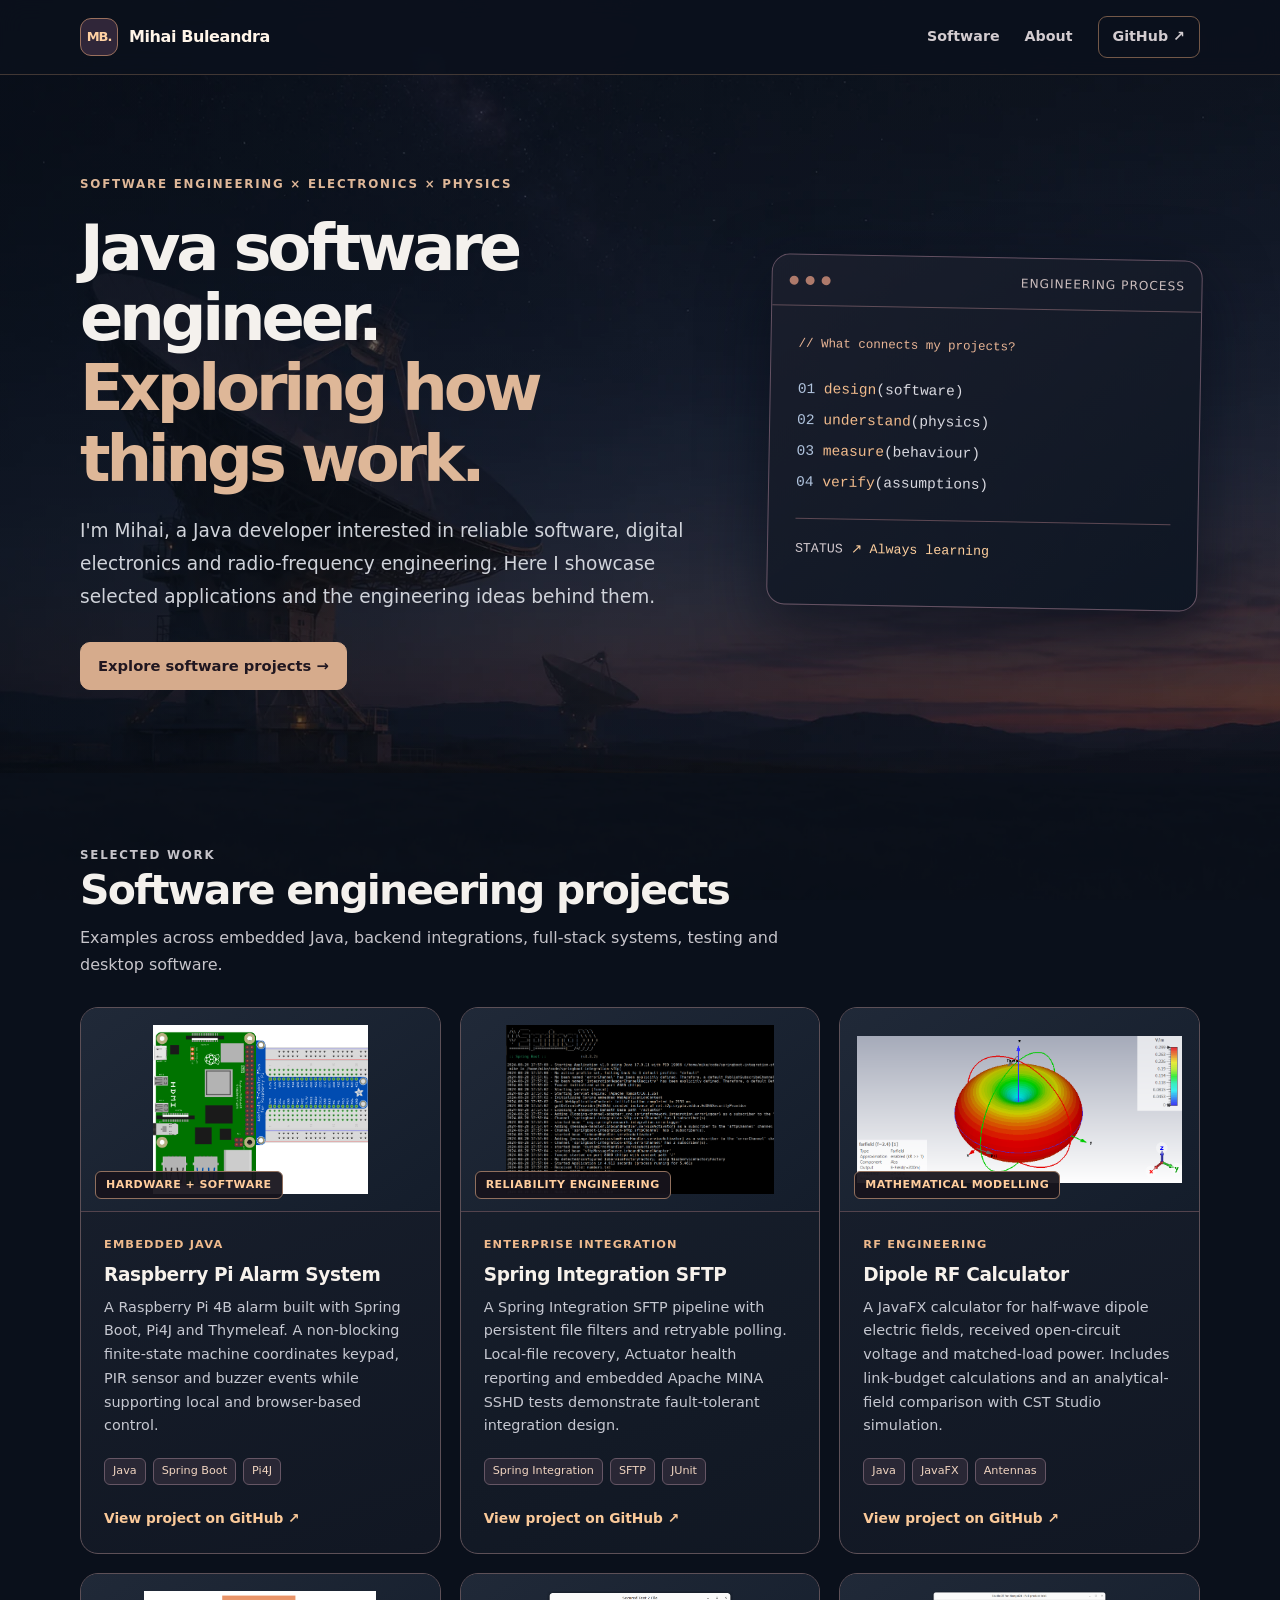
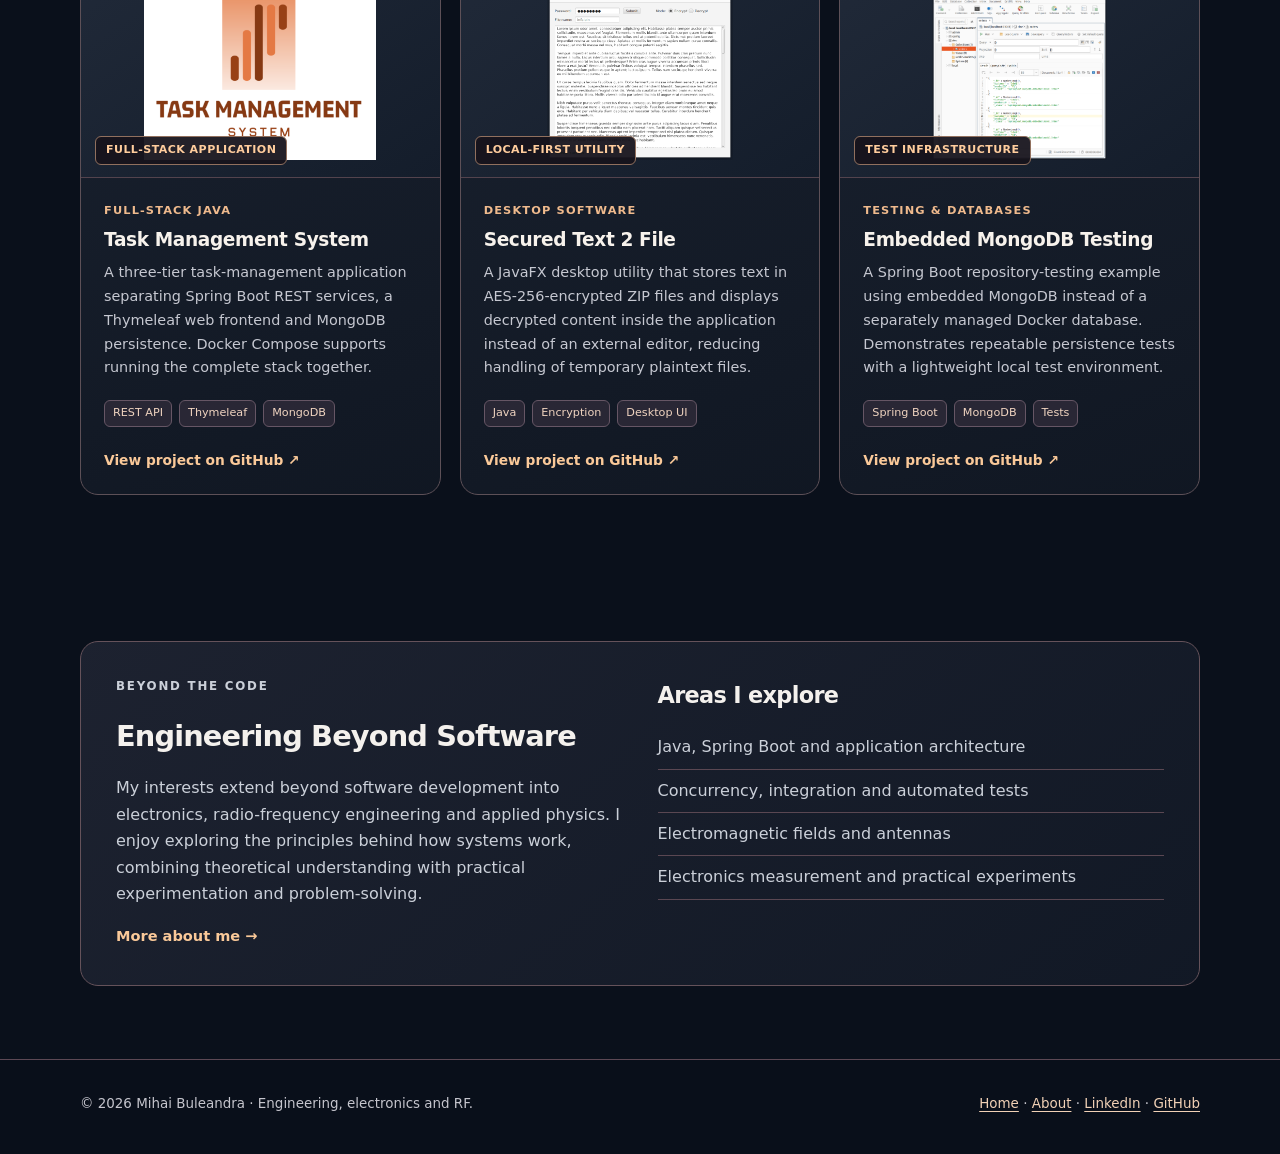
==== commit 1d7c1537: "fixed css" ====
--- a/index.html
+++ b/index.html
@@ -23,7 +23,7 @@
 <meta content="Explore Java and Spring Boot projects by Mihai Buleandra: Raspberry Pi hardware, Spring Integration SFTP, JavaFX tools, MongoDB testing and RF engineering." name="twitter:description"/>
 <meta content="https://bmike2047.github.io/assets/images/og-cover.png" name="twitter:image"/>
 <link href="./assets/images/favicon.svg" rel="icon" type="image/svg+xml"/>
-<link href="./assets/css/site.css" rel="stylesheet"/>
+<link href="./assets/css/site.css?v=mobile-observatory-optimized" rel="stylesheet"/>
 <script type="application/ld+json">[{"@context":"https://schema.org","@type":"Person","name":"Mihai Buleandra","url":"https://bmike2047.github.io/","sameAs":["https://github.com/bmike2047","https://www.linkedin.com/in/m-buleandra"],"knowsAbout":["Java","Spring Boot","JavaFX","Electronics","RF engineering"]},{"@context":"https://schema.org","@type":"WebSite","name":"Mihai Buleandra — Engineering Portfolio","url":"https://bmike2047.github.io/","inLanguage":"en"}]</script>
 </head>
 <body>
@@ -40,6 +40,6 @@
 </nav><details class="mobile-menu"><summary aria-label="Toggle navigation menu">Menu</summary><nav aria-label="Mobile navigation" class="mobile-links"><a href="#software">Software</a><a href="about.html">About</a><a class="nav-pill" href="https://github.com/bmike2047" rel="me noopener noreferrer" target="_blank">GitHub ↗</a></nav></details>
 </div>
 </header>
-<main id="main"><section class="hero"><div class="container hero-grid"><div><p class="eyebrow">Software engineering × electronics × physics</p><h1>Java software engineer.<br/><span class="accent">Exploring how things work.</span></h1><p class="lead">I'm Mihai, a Java developer interested in reliable software, digital electronics and radio-frequency engineering. Here I showcase selected applications and the engineering ideas behind them.</p><div class="actions"><a class="button primary" href="#software">Explore software projects →</a></div></div><div aria-label="Illustrative engineering notebook code panel" class="terminal"><div class="terminal-top"><i class="dot"></i><i class="dot"></i><i class="dot"></i><span>ENGINEERING PROCESS</span></div><div class="terminal-body"><p class="term-label">// What connects my projects?</p><p class="line-code"><em>01</em> <strong>design</strong>(software)</p><p class="line-code"><em>02</em> <strong>understand</strong>(physics)</p><p class="line-code"><em>03</em> <strong>measure</strong>(behaviour)</p><p class="line-code"><em>04</em> <strong>verify</strong>(assumptions)</p><div class="thin-rule"></div><p class="term-result">STATUS <span>↗ Always learning</span></p></div></div></div></section><section class="section alt" id="software"><div class="container"><div class="section-head"><div class="intro"><p class="eyebrow">Selected work</p><h2>Software engineering projects</h2><p>Examples across embedded Java, backend integrations, full-stack systems, testing and desktop software.</p></div></div><div class="card-grid"><article class="project-card"><div class="project-visual original-visual"><a aria-label="View Raspberry Pi Alarm System on GitHub" class="image-link" href="https://github.com/bmike2047/springboot-rpi-alarm-system" rel="noopener noreferrer" target="_blank"><img width="1278" height="1004" alt="Original Raspberry Pi 4B alarm system presentation image" class="original-thumb" decoding="async" loading="lazy" src="assets/images/p5.png"/></a><span class="visual-label">Hardware + software</span></div><div class="card-body"><div class="card-meta">Embedded Java</div><h3><a href="https://github.com/bmike2047/springboot-rpi-alarm-system" rel="noopener noreferrer" target="_blank">Raspberry Pi Alarm System</a></h3><p>A Raspberry Pi 4B alarm built with Spring Boot, Pi4J and Thymeleaf. A non-blocking finite-state machine coordinates keypad, PIR sensor and buzzer events while supporting local and browser-based control.</p><div class="tags"><span class="tag">Java</span><span class="tag">Spring Boot</span><span class="tag">Pi4J</span></div><div class="card-actions"><a href="https://github.com/bmike2047/springboot-rpi-alarm-system" rel="noopener noreferrer" target="_blank">View project on GitHub ↗</a></div></div></article><article class="project-card"><div class="project-visual original-visual"><a aria-label="View Spring Integration SFTP on GitHub" class="image-link" href="https://github.com/bmike2047/springboot-integration-sftp" rel="noopener noreferrer" target="_blank"><img width="1243" height="782" alt="Original Spring Boot Integration SFTP presentation image" class="original-thumb" decoding="async" loading="lazy" src="assets/images/p2.png"/></a><span class="visual-label">Reliability engineering</span></div><div class="card-body"><div class="card-meta">Enterprise integration</div><h3><a href="https://github.com/bmike2047/springboot-integration-sftp" rel="noopener noreferrer" target="_blank">Spring Integration SFTP</a></h3><p>A Spring Integration SFTP pipeline with persistent file filters and retryable polling. Local-file recovery, Actuator health reporting and embedded Apache MINA SSHD tests demonstrate fault-tolerant integration design.</p><div class="tags"><span class="tag">Spring Integration</span><span class="tag">SFTP</span><span class="tag">JUnit</span></div><div class="card-actions"><a href="https://github.com/bmike2047/springboot-integration-sftp" rel="noopener noreferrer" target="_blank">View project on GitHub ↗</a></div></div></article><article class="project-card"><div class="project-visual original-visual"><a aria-label="View Dipole RF Calculator on GitHub" class="image-link" href="https://github.com/bmike2047/dipole-rf-calculator" rel="noopener noreferrer" target="_blank"><img width="945" height="426" alt="Original dipole antenna radiation pattern presentation image" class="original-thumb" decoding="async" loading="lazy" src="assets/images/p1.png"/></a><span class="visual-label">Mathematical modelling</span></div><div class="card-body"><div class="card-meta">RF engineering</div><h3><a href="https://github.com/bmike2047/dipole-rf-calculator" rel="noopener noreferrer" target="_blank">Dipole RF Calculator</a></h3><p>A JavaFX calculator for half-wave dipole electric fields, received open-circuit voltage and matched-load power. Includes link-budget calculations and an analytical-field comparison with CST Studio simulation.</p><div class="tags"><span class="tag">Java</span><span class="tag">JavaFX</span><span class="tag">Antennas</span></div><div class="card-actions"><a href="https://github.com/bmike2047/dipole-rf-calculator" rel="noopener noreferrer" target="_blank">View project on GitHub ↗</a></div></div></article><article class="project-card"><div class="project-visual original-visual"><a aria-label="View Task Management System on GitHub" class="image-link" href="https://github.com/bmike2047/task-management-system" rel="noopener noreferrer" target="_blank"><img width="826" height="602" alt="Original Task Management System presentation logo" class="original-thumb" decoding="async" loading="lazy" src="assets/images/p6-inv.png"/></a><span class="visual-label">Full-stack application</span></div><div class="card-body"><div class="card-meta">Full-stack Java</div><h3><a href="https://github.com/bmike2047/task-management-system" rel="noopener noreferrer" target="_blank">Task Management System</a></h3><p>A three-tier task-management application separating Spring Boot REST services, a Thymeleaf web frontend and MongoDB persistence. Docker Compose supports running the complete stack together.</p><div class="tags"><span class="tag">REST API</span><span class="tag">Thymeleaf</span><span class="tag">MongoDB</span></div><div class="card-actions"><a href="https://github.com/bmike2047/task-management-system" rel="noopener noreferrer" target="_blank">View project on GitHub ↗</a></div></div></article><article class="project-card"><div class="project-visual original-visual"><a aria-label="View Secured Text 2 File on GitHub" class="image-link" href="https://github.com/bmike2047/secured-text2file" rel="noopener noreferrer" target="_blank"><img width="720" height="655" alt="Original Secured Text 2 File desktop application presentation screenshot" class="original-thumb" decoding="async" loading="lazy" src="assets/images/p3.png"/></a><span class="visual-label">Local-first utility</span></div><div class="card-body"><div class="card-meta">Desktop software</div><h3><a href="https://github.com/bmike2047/secured-text2file" rel="noopener noreferrer" target="_blank">Secured Text 2 File</a></h3><p>A JavaFX desktop utility that stores text in AES-256-encrypted ZIP files and displays decrypted content inside the application instead of an external editor, reducing handling of temporary plaintext files.</p><div class="tags"><span class="tag">Java</span><span class="tag">Encryption</span><span class="tag">Desktop UI</span></div><div class="card-actions"><a href="https://github.com/bmike2047/secured-text2file" rel="noopener noreferrer" target="_blank">View project on GitHub ↗</a></div></div></article><article class="project-card"><div class="project-visual original-visual"><a aria-label="View Embedded MongoDB Testing on GitHub" class="image-link" href="https://github.com/bmike2047/springboot-mongodb-embedded" rel="noopener noreferrer" target="_blank"><img width="971" height="938" alt="Original embedded MongoDB project presentation screenshot" class="original-thumb" decoding="async" loading="lazy" src="assets/images/p4.png"/></a><span class="visual-label">Test infrastructure</span></div><div class="card-body"><div class="card-meta">Testing &amp; databases</div><h3><a href="https://github.com/bmike2047/springboot-mongodb-embedded" rel="noopener noreferrer" target="_blank">Embedded MongoDB Testing</a></h3><p>A Spring Boot repository-testing example using embedded MongoDB instead of a separately managed Docker database. Demonstrates repeatable persistence tests with a lightweight local test environment.</p><div class="tags"><span class="tag">Spring Boot</span><span class="tag">MongoDB</span><span class="tag">Tests</span></div><div class="card-actions"><a href="https://github.com/bmike2047/springboot-mongodb-embedded" rel="noopener noreferrer" target="_blank">View project on GitHub ↗</a></div></div></article></div></div></section><section class="section"><div class="container"><div class="about-panel"><div><p class="eyebrow">Beyond the code</p><h2 style="margin:0 0 15px;font-size:1.8rem;letter-spacing:-.03em">Engineering Beyond Software</h2><p>My interests extend beyond software development into electronics, radio-frequency engineering and applied physics. I enjoy exploring the principles behind how systems work, combining theoretical understanding with practical experimentation and problem-solving.</p><a class="text-link" href="about.html">More about me →</a></div><div><h3>Areas I explore</h3><ul class="clean-list"><li>Java, Spring Boot and application architecture</li><li>Concurrency, integration and automated tests</li><li>Electromagnetic fields and antennas</li><li>Electronics measurement and practical experiments</li></ul></div></div></div></section></main>
+<main id="main"><section class="hero"><div class="container hero-grid"><div><p class="eyebrow">Software engineering × electronics × physics</p><h1>Java software engineer.<br/><span class="accent">Exploring how things work.</span></h1><p class="lead">I'm Mihai, a Java developer interested in reliable software, digital electronics and radio-frequency engineering. Here I showcase selected applications and the engineering ideas behind them.</p><div class="actions"><a class="button primary" href="#software">Explore software projects →</a></div></div><div aria-label="Illustrative engineering notebook code panel" role="group" class="terminal"><div class="terminal-top"><i class="dot"></i><i class="dot"></i><i class="dot"></i><span>ENGINEERING PROCESS</span></div><div class="terminal-body"><p class="term-label">// What connects my projects?</p><p class="line-code"><em>01</em> <strong>design</strong>(software)</p><p class="line-code"><em>02</em> <strong>understand</strong>(physics)</p><p class="line-code"><em>03</em> <strong>measure</strong>(behaviour)</p><p class="line-code"><em>04</em> <strong>verify</strong>(assumptions)</p><div class="thin-rule"></div><p class="term-result">STATUS <span>↗ Always learning</span></p></div></div></div></section><section class="section alt" id="software"><div class="container"><div class="section-head"><div class="intro"><p class="eyebrow">Selected work</p><h2>Software engineering projects</h2><p>Examples across embedded Java, backend integrations, full-stack systems, testing and desktop software.</p></div></div><div class="card-grid"><article class="project-card"><div class="project-visual original-visual"><a aria-label="View Raspberry Pi Alarm System on GitHub" class="image-link" href="https://github.com/bmike2047/springboot-rpi-alarm-system" rel="noopener noreferrer" target="_blank"><img width="1278" height="1004" alt="Original Raspberry Pi 4B alarm system presentation image" class="original-thumb" decoding="async" loading="lazy" src="assets/images/p5.webp"/></a><span class="visual-label">Hardware + software</span></div><div class="card-body"><div class="card-meta">Embedded Java</div><h3><a href="https://github.com/bmike2047/springboot-rpi-alarm-system" rel="noopener noreferrer" target="_blank">Raspberry Pi Alarm System</a></h3><p>A Raspberry Pi 4B alarm built with Spring Boot, Pi4J and Thymeleaf. A non-blocking finite-state machine coordinates keypad, PIR sensor and buzzer events while supporting local and browser-based control.</p><div class="tags"><span class="tag">Java</span><span class="tag">Spring Boot</span><span class="tag">Pi4J</span></div><div class="card-actions"><a aria-label="View Raspberry Pi Alarm System on GitHub" href="https://github.com/bmike2047/springboot-rpi-alarm-system" rel="noopener noreferrer" target="_blank">View project on GitHub ↗</a></div></div></article><article class="project-card"><div class="project-visual original-visual"><a aria-label="View Spring Integration SFTP on GitHub" class="image-link" href="https://github.com/bmike2047/springboot-integration-sftp" rel="noopener noreferrer" target="_blank"><img width="1243" height="782" alt="Original Spring Boot Integration SFTP presentation image" class="original-thumb" decoding="async" loading="lazy" src="assets/images/p2.webp"/></a><span class="visual-label">Reliability engineering</span></div><div class="card-body"><div class="card-meta">Enterprise integration</div><h3><a href="https://github.com/bmike2047/springboot-integration-sftp" rel="noopener noreferrer" target="_blank">Spring Integration SFTP</a></h3><p>A Spring Integration SFTP pipeline with persistent file filters and retryable polling. Local-file recovery, Actuator health reporting and embedded Apache MINA SSHD tests demonstrate fault-tolerant integration design.</p><div class="tags"><span class="tag">Spring Integration</span><span class="tag">SFTP</span><span class="tag">JUnit</span></div><div class="card-actions"><a aria-label="View Spring Integration SFTP on GitHub" href="https://github.com/bmike2047/springboot-integration-sftp" rel="noopener noreferrer" target="_blank">View project on GitHub ↗</a></div></div></article><article class="project-card"><div class="project-visual original-visual"><a aria-label="View Dipole RF Calculator on GitHub" class="image-link" href="https://github.com/bmike2047/dipole-rf-calculator" rel="noopener noreferrer" target="_blank"><img width="945" height="426" alt="Original dipole antenna radiation pattern presentation image" class="original-thumb" decoding="async" loading="lazy" src="assets/images/p1.webp"/></a><span class="visual-label">Mathematical modelling</span></div><div class="card-body"><div class="card-meta">RF engineering</div><h3><a href="https://github.com/bmike2047/dipole-rf-calculator" rel="noopener noreferrer" target="_blank">Dipole RF Calculator</a></h3><p>A JavaFX calculator for half-wave dipole electric fields, received open-circuit voltage and matched-load power. Includes link-budget calculations and an analytical-field comparison with CST Studio simulation.</p><div class="tags"><span class="tag">Java</span><span class="tag">JavaFX</span><span class="tag">Antennas</span></div><div class="card-actions"><a aria-label="View Dipole RF Calculator on GitHub" href="https://github.com/bmike2047/dipole-rf-calculator" rel="noopener noreferrer" target="_blank">View project on GitHub ↗</a></div></div></article><article class="project-card"><div class="project-visual original-visual"><a aria-label="View Task Management System on GitHub" class="image-link" href="https://github.com/bmike2047/task-management-system" rel="noopener noreferrer" target="_blank"><img width="826" height="602" alt="Original Task Management System presentation logo" class="original-thumb" decoding="async" loading="lazy" src="assets/images/p6-inv.webp"/></a><span class="visual-label">Full-stack application</span></div><div class="card-body"><div class="card-meta">Full-stack Java</div><h3><a href="https://github.com/bmike2047/task-management-system" rel="noopener noreferrer" target="_blank">Task Management System</a></h3><p>A three-tier task-management application separating Spring Boot REST services, a Thymeleaf web frontend and MongoDB persistence. Docker Compose supports running the complete stack together.</p><div class="tags"><span class="tag">REST API</span><span class="tag">Thymeleaf</span><span class="tag">MongoDB</span></div><div class="card-actions"><a aria-label="View Task Management System on GitHub" href="https://github.com/bmike2047/task-management-system" rel="noopener noreferrer" target="_blank">View project on GitHub ↗</a></div></div></article><article class="project-card"><div class="project-visual original-visual"><a aria-label="View Secured Text 2 File on GitHub" class="image-link" href="https://github.com/bmike2047/secured-text2file" rel="noopener noreferrer" target="_blank"><img width="720" height="655" alt="Original Secured Text 2 File desktop application presentation screenshot" class="original-thumb" decoding="async" loading="lazy" src="assets/images/p3.webp"/></a><span class="visual-label">Local-first utility</span></div><div class="card-body"><div class="card-meta">Desktop software</div><h3><a href="https://github.com/bmike2047/secured-text2file" rel="noopener noreferrer" target="_blank">Secured Text 2 File</a></h3><p>A JavaFX desktop utility that stores text in AES-256-encrypted ZIP files and displays decrypted content inside the application instead of an external editor, reducing handling of temporary plaintext files.</p><div class="tags"><span class="tag">Java</span><span class="tag">Encryption</span><span class="tag">Desktop UI</span></div><div class="card-actions"><a aria-label="View Secured Text 2 File on GitHub" href="https://github.com/bmike2047/secured-text2file" rel="noopener noreferrer" target="_blank">View project on GitHub ↗</a></div></div></article><article class="project-card"><div class="project-visual original-visual"><a aria-label="View Embedded MongoDB Testing on GitHub" class="image-link" href="https://github.com/bmike2047/springboot-mongodb-embedded" rel="noopener noreferrer" target="_blank"><img width="971" height="938" alt="Original embedded MongoDB project presentation screenshot" class="original-thumb" decoding="async" loading="lazy" src="assets/images/p4.webp"/></a><span class="visual-label">Test infrastructure</span></div><div class="card-body"><div class="card-meta">Testing &amp; databases</div><h3><a href="https://github.com/bmike2047/springboot-mongodb-embedded" rel="noopener noreferrer" target="_blank">Embedded MongoDB Testing</a></h3><p>A Spring Boot repository-testing example using embedded MongoDB instead of a separately managed Docker database. Demonstrates repeatable persistence tests with a lightweight local test environment.</p><div class="tags"><span class="tag">Spring Boot</span><span class="tag">MongoDB</span><span class="tag">Tests</span></div><div class="card-actions"><a aria-label="View Embedded MongoDB Testing on GitHub" href="https://github.com/bmike2047/springboot-mongodb-embedded" rel="noopener noreferrer" target="_blank">View project on GitHub ↗</a></div></div></article></div></div></section><section class="section"><div class="container"><div class="about-panel"><div><p class="eyebrow">Beyond the code</p><h2 style="margin:0 0 15px;font-size:1.8rem;letter-spacing:-.03em">Engineering Beyond Software</h2><p>My interests extend beyond software development into electronics, radio-frequency engineering and applied physics. I enjoy exploring the principles behind how systems work, combining theoretical understanding with practical experimentation and problem-solving.</p><a class="text-link" href="about.html">More about me →</a></div><div><h3>Areas I explore</h3><ul class="clean-list"><li>Java, Spring Boot and application architecture</li><li>Concurrency, integration and automated tests</li><li>Electromagnetic fields and antennas</li><li>Electronics measurement and practical experiments</li></ul></div></div></div></section></main>
 <footer class="footer"><div class="container footer-inner"><span>© 2026 Mihai Buleandra · Engineering, electronics and RF.</span><span><a href="index.html">Home</a> · <a href="./about.html">About</a> · <a href="https://www.linkedin.com/in/m-buleandra" rel="me noopener noreferrer" target="_blank">LinkedIn</a> · <a href="https://github.com/bmike2047" rel="me noopener noreferrer" target="_blank">GitHub</a></span></div></footer>
 <script defer="" src="assets/js/site.js"></script></body></html>
--- a/assets/css/site.css
+++ b/assets/css/site.css
@@ -1,190 +1,203 @@
-/* Original standalone portfolio styling — no external CSS, scripts, or font downloads. */
-:root{color-scheme:dark;--bg:#080a0e;--surface:#121620;--surface2:#171c27;--line:#303745;--text:#f0f4fa;--muted:#afbccc;--accent:#67d8c6;--accent2:#a4b5ff;--max:1120px;--radius:18px}
-*{box-sizing:border-box}html{scroll-behavior:smooth;scroll-padding-top:90px}body{margin:0;background:var(--bg);color:var(--text);font-family:Inter,ui-sans-serif,system-ui,-apple-system,BlinkMacSystemFont,"Segoe UI",sans-serif;line-height:1.65;font-size:16px}::selection{background:#48cbb8;color:#051625}a{color:#86e9db;text-underline-offset:3px}a:hover{color:#cafdf5}a:focus-visible,button:focus-visible{outline:3px solid #a4b5ff;outline-offset:4px;border-radius:6px}.skip{position:absolute;left:12px;top:-70px;background:#fff;color:#112033;padding:10px 14px;z-index:100}.skip:focus{top:10px}.container{width:min(var(--max),calc(100% - 48px));margin:0 auto}.site-header{position:sticky;top:0;z-index:10;border-bottom:1px solid rgba(135,193,225,.17);background:rgba(9,22,37,.94);backdrop-filter:blur(12px)}.nav{min-height:74px;display:flex;align-items:center;justify-content:space-between;gap:24px}.brand{display:inline-flex;align-items:center;gap:11px;text-decoration:none;color:white;font-weight:800;letter-spacing:-.025em}.logo{width:38px;height:38px;border:1px solid #407b87;background:#11344b;border-radius:11px;display:grid;place-items:center;color:#87f3db;font-size:13px;letter-spacing:-.08em}.nav-links{display:flex;align-items:center;gap:25px;flex-wrap:wrap}.nav-links a{color:#bdd0dc;font-size:.89rem;font-weight:600;text-decoration:none}.nav-links a:hover,.nav-links a[aria-current=page]{color:var(--accent)}.nav-pill{padding:8px 14px;border:1px solid #3a7384;border-radius:9px}.hero{background:radial-gradient(ellipse 65% 60% at 80% 30%,rgba(30,99,132,.25),transparent 70%);padding:100px 0 83px}.hero-grid{display:grid;grid-template-columns:1.18fr .82fr;gap:68px;align-items:center}.eyebrow{text-transform:uppercase;color:var(--accent);font-size:.74rem;font-weight:800;letter-spacing:.15em;margin:0 0 18px}.hero h1{font-size:clamp(2.5rem,5vw,4.65rem);line-height:1.1;letter-spacing:-.065em;margin:0 0 20px;max-width:770px}.accent{color:var(--accent)}.lead{font-size:1.16rem;line-height:1.78;color:#bad0df;max-width:640px;margin:0}.actions{display:flex;gap:13px;flex-wrap:wrap;margin-top:29px}.button{display:inline-flex;align-items:center;justify-content:center;gap:8px;text-decoration:none;font-weight:750;font-size:.92rem;padding:11px 17px;border:1px solid #477083;border-radius:10px;min-height:45px;color:#eaf7fc;background:rgba(65,104,129,.13)}.button:hover{background:#293646;color:#fff}.button.primary{background:var(--accent);border-color:var(--accent);color:#062336}.button.primary:hover{background:#a0ffef}.button.small{font-size:.86rem;padding:8px 12px;min-height:39px}.button.disabled{opacity:.7;cursor:not-allowed;border-style:dashed}.terminal{background:linear-gradient(135deg,#131b28,#0d131c);border:1px solid #35546a;box-shadow:0 22px 65px #010a1566;border-radius:18px;overflow:hidden;transform:rotate(1deg)}.terminal-top{display:flex;align-items:center;gap:7px;padding:15px 17px;border-bottom:1px solid #264458;color:#a9c5d0;font-size:.76rem}.dot{width:9px;height:9px;border-radius:50%;background:#6387a4}.terminal-top span:last-child{margin-left:auto;letter-spacing:.08em}.terminal-body{padding:28px 27px 31px;font-family:ui-monospace,Consolas,monospace;min-height:290px}.term-label{font-family:inherit;color:#86dbcc;font-size:.78rem;margin:0 0 22px}.line-code{margin:7px 0;color:#cbdeed;font-size:.91rem}.line-code strong{color:#7ce0c7;font-weight:500}.line-code em{color:#92b6ff;font-style:normal}.thin-rule{height:1px;background:#294c62;margin:24px 0 19px}.term-result{font-size:.83rem;color:#b8d5e3}.term-result span{color:var(--accent)}.metrics{display:flex;gap:32px;flex-wrap:wrap;padding-top:29px;margin-top:35px;border-top:1px solid #284258}.metric{display:flex;gap:12px;align-items:center}.metric strong{font-size:1.6rem;letter-spacing:-.04em}.metric span{font-size:.79rem;line-height:1.35;color:#b0c5d5}.section{padding:73px 0;scroll-margin-top:75px}.section.alt{background:#0b0e14}.section-head{display:flex;align-items:end;justify-content:space-between;gap:20px;margin-bottom:29px}.section-head .intro{max-width:700px}.section-head h2,.about-intro h1{font-size:clamp(1.9rem,3.2vw,2.75rem);line-height:1.2;letter-spacing:-.045em;margin:0 0 10px}.section-head p,.section-intro{color:var(--muted);margin:0;max-width:780px}.text-link{font-size:.91rem;font-weight:750;text-decoration:none;white-space:nowrap}.card-grid{display:grid;grid-template-columns:repeat(3,minmax(0,1fr));gap:19px}.card-grid.two{grid-template-columns:repeat(2,minmax(0,1fr))}.project-card{display:flex;flex-direction:column;border:1px solid #333d4c;border-radius:var(--radius);background:linear-gradient(160deg,#141923,#11151d);overflow:hidden;min-width:0;transition:transform .2s,border-color .2s}.project-card:hover{transform:translateY(-3px);border-color:#44859a}.project-visual{height:177px;position:relative;display:flex;align-items:center;justify-content:center;overflow:hidden;background:linear-gradient(145deg,#171f2b,#1e2a37);border-bottom:1px solid #313e50}.project-visual img{width:100%;height:100%;object-fit:cover;object-position:center;display:block}.project-visual img.contain{object-fit:contain;padding:10px;background:#fff}.project-visual .visual-label{position:absolute;left:14px;bottom:12px;padding:4px 10px;background:#0c121ce8;border:1px solid #427b8c;border-radius:6px;color:#bcf5ec;font-size:.69rem;letter-spacing:.04em;text-transform:uppercase;font-weight:800}.card-body{padding:23px;display:flex;flex-direction:column;flex:1;gap:8px}.card-meta{font-size:.71rem;letter-spacing:.1em;text-transform:uppercase;font-weight:800;color:#72decf}.card-meta.ai{color:#a1b6ff}.card-body h3{font-size:1.16rem;line-height:1.4;margin:0;letter-spacing:-.02em}.card-body h3 a{color:#f0f8fc;text-decoration:none}.card-body h3 a:hover{color:var(--accent)}.card-body p{color:#b9ccda;font-size:.9rem;line-height:1.65;margin:0;flex:1}.tags{display:flex;gap:7px;flex-wrap:wrap;margin:12px 0 4px}.tag{font-size:.7rem;line-height:1.3;border:1px solid #35566b;background:#1b2735;border-radius:6px;padding:5px 8px;color:#c1dbe8}.card-actions{display:flex;flex-wrap:wrap;gap:14px;align-items:center;margin-top:10px}.card-actions a{font-size:.86rem;font-weight:750;text-decoration:none}.card-actions .muted-link{color:#c4d4df}.callout{padding:24px 28px;border:1px solid #345a69;background:#171e29;border-radius:14px;color:#bed8e4}.callout strong{color:#e9f9ff}.about-panel{display:grid;grid-template-columns:1fr 1fr;gap:35px;padding:35px;border:1px solid #334056;border-radius:18px;background:linear-gradient(140deg,#171e2a,#11151d)}.about-panel h3{font-size:1.4rem;letter-spacing:-.03em;margin:0 0 12px}.about-panel p{color:#bfd1df;margin:0 0 16px}.clean-list{padding:0;margin:0;list-style:none}.clean-list li{padding:8px 0;border-bottom:1px solid #2c4c61;color:#c7dce8}.footer{padding:33px 0 39px;border-top:1px solid #2b3545;color:#a7bdc9;font-size:.84rem}.footer-inner{display:flex;justify-content:space-between;align-items:center;gap:18px;flex-wrap:wrap}.footer a{color:#c9e7ee}.page-hero{padding:72px 0 42px;background:radial-gradient(ellipse at 82% 0%,#173951 0,transparent 65%)}.breadcrumbs{font-size:.81rem;color:#9bb9ca;display:flex;gap:9px;flex-wrap:wrap;margin-bottom:26px}.breadcrumbs a{color:#a9c7d8;text-decoration:none}.page-hero h1{font-size:clamp(2.15rem,4vw,3.6rem);letter-spacing:-.055em;line-height:1.1;max-width:900px;margin:10px 0 19px}.page-hero .lead{max-width:840px}.smallprint{font-size:.83rem;color:#a9c2d0}.stack{display:flex;gap:8px;flex-wrap:wrap}.reference-link{font-size:.86rem;overflow-wrap:anywhere}.table-wrap{overflow-x:auto}table{width:100%;border-collapse:collapse;font-size:.9rem}th,td{text-align:left;padding:12px;border-bottom:1px solid #344052;vertical-align:top}th{color:#9eeadd}td{color:#c2d7e3}.wide-cta{margin-top:49px;padding:27px;background:#1b2838;border:1px solid #35617a;border-radius:17px}.wide-cta h2{margin:0 0 9px}.wide-cta p{margin:0 0 17px}.placeholder-link{color:#aebdd1;font-size:.82rem;display:block;margin-top:9px;overflow-wrap:anywhere}
-@media(max-width:920px){.hero-grid{grid-template-columns:1fr;gap:36px}.terminal{max-width:630px;transform:none}.card-grid{grid-template-columns:repeat(2,minmax(0,1fr))}.nav-links{gap:13px}}@media(max-width:650px){.container{width:min(var(--max),calc(100% - 32px))}.nav{align-items:start;flex-direction:column;justify-content:center;padding:14px 0}.nav-links{width:100%;gap:13px}.nav-links a{font-size:.8rem}.nav-pill{padding:5px 10px}.hero{padding:67px 0 60px}.section{padding:56px 0}.metrics{gap:19px}.card-grid,.card-grid.two,.about-panel{grid-template-columns:1fr}.section-head{align-items:start;flex-direction:column}.project-visual{height:190px}.about-panel{padding:22px}.page-hero{padding:50px 0 30px}.footer-inner{align-items:flex-start}.terminal-body{min-height:0}.line-code{font-size:.78rem}}@media(prefers-reduced-motion:reduce){html{scroll-behavior:auto}.project-card{transition:none}}
-
-
-/* v2 review: darker charcoal theme + original presentation pictures. */
-:root{ color-scheme:dark; --bg:#080a0e; --surface:#121620; --surface2:#171c27;
-  --line:#303745; --text:#f0f4fa; --muted:#afbccc; --accent:#67d8c6; --accent2:#a4b5ff; }
-body{ background:#080a0e; }
-.site-header{ background:rgba(9,12,18,.94);border-bottom-color:#303745; }
-.hero{ background: radial-gradient(ellipse 85% 70% at 81% 9%,rgba(43,58,89,.25),transparent 75%), #080a0e; }
-.section.alt{ background:#0d1016; }
-.project-card{ background:linear-gradient(165deg,#161b24,#10141c);border-color:#303846; }
-.project-card:hover{ border-color:#5fa4a0; }
-.terminal{ background:linear-gradient(145deg,#151d2b,#0b0f17); }
-.project-visual{background:#10151c;}
-.project-visual.original-visual{height:204px;background:linear-gradient(150deg,#151b24,#10141a);}
-.project-visual .image-link{display:flex;align-items:center;justify-content:center;width:100%;height:100%;padding:17px;}
-.project-visual .image-link:focus-visible{outline:3px solid var(--accent);outline-offset:-4px;}
-.project-visual img.original-thumb{width:100%;height:100%;object-fit:contain;object-position:center;
-  display:block;background:transparent;padding:0;}
-.project-visual.original-visual .visual-label{pointer-events:none;background:rgba(9,13,19,.92);}
-
-
-
- 
-
-
-.mobile-menu summary:focus-visible{outline:3px solid var(--accent);outline-offset:4px;}
-
-
-
-.mobile-menu{display:none;}
-:where(a,summary,button):focus-visible{ outline:3px solid var(--accent);outline-offset:3px; }
-a{overflow-wrap:break-word;}
-/* Tablet: 2 cards per row; vertical hero and no clipping. */
+/* Standalone portfolio styling. Cascade order retained from Mobile Observatory Fix; unused selectors removed. */
+:root { color-scheme: dark; --bg: #080a0e; --surface: #121620; --surface2: #171c27; --line: #303745; --text: #f0f4fa; --muted: #afbccc; --accent: #67d8c6; --accent2: #a4b5ff; --max: 1120px; --radius: 18px; }
+* { box-sizing: border-box; }
+html { scroll-behavior: smooth; scroll-padding-top: 90px; }
+body { margin: 0; background: var(--bg); color: var(--text); font-family: Inter,ui-sans-serif,system-ui,-apple-system,BlinkMacSystemFont,"Segoe UI",sans-serif; line-height: 1.65; font-size: 16px; }
+::selection { background: #48cbb8; color: #051625; }
+a { color: #86e9db; text-underline-offset: 3px; }
+a:hover { color: #cafdf5; }
+a:focus-visible, button:focus-visible { outline: 3px solid #a4b5ff; outline-offset: 4px; border-radius: 6px; }
+.skip { position: absolute; left: 12px; top: -70px; background: #fff; color: #112033; padding: 10px 14px; z-index: 100; }
+.skip:focus { top: 10px; }
+.container { width: min(var(--max),calc(100% - 48px)); margin: 0 auto; }
+.site-header { position: sticky; top: 0; z-index: 10; border-bottom: 1px solid rgba(135,193,225,.17); background: rgba(9,22,37,.94); backdrop-filter: blur(12px); }
+.nav { min-height: 74px; display: flex; align-items: center; justify-content: space-between; gap: 24px; }
+.brand { display: inline-flex; align-items: center; gap: 11px; text-decoration: none; color: white; font-weight: 800; letter-spacing: -.025em; }
+.logo { width: 38px; height: 38px; border: 1px solid #407b87; background: #11344b; border-radius: 11px; display: grid; place-items: center; color: #87f3db; font-size: 13px; letter-spacing: -.08em; }
+.nav-links { display: flex; align-items: center; gap: 25px; flex-wrap: wrap; }
+.nav-links a { color: #bdd0dc; font-size: .89rem; font-weight: 600; text-decoration: none; }
+.nav-links a:hover, .nav-links a[aria-current=page] { color: var(--accent); }
+.nav-pill { padding: 8px 14px; border: 1px solid #3a7384; border-radius: 9px; }
+.hero { background: radial-gradient(ellipse 65% 60% at 80% 30%,rgba(30,99,132,.25),transparent 70%); padding: 100px 0 83px; }
+.hero-grid { display: grid; grid-template-columns: 1.18fr .82fr; gap: 68px; align-items: center; }
+.eyebrow { text-transform: uppercase; color: var(--accent); font-size: .74rem; font-weight: 800; letter-spacing: .15em; margin: 0 0 18px; }
+.hero h1 { font-size: clamp(2.5rem,5vw,4.65rem); line-height: 1.1; letter-spacing: -.065em; margin: 0 0 20px; max-width: 770px; }
+.accent { color: var(--accent); }
+.lead { font-size: 1.16rem; line-height: 1.78; color: #bad0df; max-width: 640px; margin: 0; }
+.actions { display: flex; gap: 13px; flex-wrap: wrap; margin-top: 29px; }
+.button { display: inline-flex; align-items: center; justify-content: center; gap: 8px; text-decoration: none; font-weight: 750; font-size: .92rem; padding: 11px 17px; border: 1px solid #477083; border-radius: 10px; min-height: 45px; color: #eaf7fc; background: rgba(65,104,129,.13); }
+.button:hover { background: #293646; color: #fff; }
+.button.primary { background: var(--accent); border-color: var(--accent); color: #062336; }
+.button.primary:hover { background: #a0ffef; }
+.terminal { background: linear-gradient(135deg,#131b28,#0d131c); border: 1px solid #35546a; box-shadow: 0 22px 65px #010a1566; border-radius: 18px; overflow: hidden; transform: rotate(1deg); }
+.terminal-top { display: flex; align-items: center; gap: 7px; padding: 15px 17px; border-bottom: 1px solid #264458; color: #a9c5d0; font-size: .76rem; }
+.dot { width: 9px; height: 9px; border-radius: 50%; background: #6387a4; }
+.terminal-top span:last-child { margin-left: auto; letter-spacing: .08em; }
+.terminal-body { padding: 28px 27px 31px; font-family: ui-monospace,Consolas,monospace; min-height: 290px; }
+.term-label { font-family: inherit; color: #86dbcc; font-size: .78rem; margin: 0 0 22px; }
+.line-code { margin: 7px 0; color: #cbdeed; font-size: .91rem; }
+.line-code strong { color: #7ce0c7; font-weight: 500; }
+.line-code em { color: #92b6ff; font-style: normal; }
+.thin-rule { height: 1px; background: #294c62; margin: 24px 0 19px; }
+.term-result { font-size: .83rem; color: #b8d5e3; }
+.term-result span { color: var(--accent); }
+.section { padding: 73px 0; scroll-margin-top: 75px; }
+.section.alt { background: #0b0e14; }
+.section-head { display: flex; align-items: end; justify-content: space-between; gap: 20px; margin-bottom: 29px; }
+.section-head .intro { max-width: 700px; }
+.section-head h2 { font-size: clamp(1.9rem,3.2vw,2.75rem); line-height: 1.2; letter-spacing: -.045em; margin: 0 0 10px; }
+.section-head p { color: var(--muted); margin: 0; max-width: 780px; }
+.text-link { font-size: .91rem; font-weight: 750; text-decoration: none; white-space: nowrap; }
+.card-grid { display: grid; grid-template-columns: repeat(3,minmax(0,1fr)); gap: 19px; }
+.project-card { display: flex; flex-direction: column; border: 1px solid #333d4c; border-radius: var(--radius); background: linear-gradient(160deg,#141923,#11151d); overflow: hidden; min-width: 0; transition: transform .2s,border-color .2s; }
+.project-card:hover { transform: translateY(-3px); border-color: #44859a; }
+.project-visual { height: 177px; position: relative; display: flex; align-items: center; justify-content: center; overflow: hidden; background: linear-gradient(145deg,#171f2b,#1e2a37); border-bottom: 1px solid #313e50; }
+.project-visual img { width: 100%; height: 100%; object-fit: cover; object-position: center; display: block; }
+.project-visual .visual-label { position: absolute; left: 14px; bottom: 12px; padding: 4px 10px; background: #0c121ce8; border: 1px solid #427b8c; border-radius: 6px; color: #bcf5ec; font-size: .69rem; letter-spacing: .04em; text-transform: uppercase; font-weight: 800; }
+.card-body { padding: 23px; display: flex; flex-direction: column; flex: 1; gap: 8px; }
+.card-meta { font-size: .71rem; letter-spacing: .1em; text-transform: uppercase; font-weight: 800; color: #72decf; }
+.card-body h3 { font-size: 1.16rem; line-height: 1.4; margin: 0; letter-spacing: -.02em; }
+.card-body h3 a { color: #f0f8fc; text-decoration: none; }
+.card-body h3 a:hover { color: var(--accent); }
+.card-body p { color: #b9ccda; font-size: .9rem; line-height: 1.65; margin: 0; flex: 1; }
+.tags { display: flex; gap: 7px; flex-wrap: wrap; margin: 12px 0 4px; }
+.tag { font-size: .7rem; line-height: 1.3; border: 1px solid #35566b; background: #1b2735; border-radius: 6px; padding: 5px 8px; color: #c1dbe8; }
+.card-actions { display: flex; flex-wrap: wrap; gap: 14px; align-items: center; margin-top: 10px; }
+.card-actions a { font-size: .86rem; font-weight: 750; text-decoration: none; }
+.about-panel { display: grid; grid-template-columns: 1fr 1fr; gap: 35px; padding: 35px; border: 1px solid #334056; border-radius: 18px; background: linear-gradient(140deg,#171e2a,#11151d); }
+.about-panel h3 { font-size: 1.4rem; letter-spacing: -.03em; margin: 0 0 12px; }
+.about-panel p { color: #bfd1df; margin: 0 0 16px; }
+.clean-list { padding: 0; margin: 0; list-style: none; }
+.clean-list li { padding: 8px 0; border-bottom: 1px solid #2c4c61; color: #c7dce8; }
+.footer { padding: 33px 0 39px; border-top: 1px solid #2b3545; color: #a7bdc9; font-size: .84rem; }
+.footer-inner { display: flex; justify-content: space-between; align-items: center; gap: 18px; flex-wrap: wrap; }
+.footer a { color: #c9e7ee; }
+.page-hero { padding: 72px 0 42px; background: radial-gradient(ellipse at 82% 0%,#173951 0,transparent 65%); }
+.breadcrumbs { font-size: .81rem; color: #9bb9ca; display: flex; gap: 9px; flex-wrap: wrap; margin-bottom: 26px; }
+.breadcrumbs a { color: #a9c7d8; text-decoration: none; }
+.page-hero h1 { font-size: clamp(2.15rem,4vw,3.6rem); letter-spacing: -.055em; line-height: 1.1; max-width: 900px; margin: 10px 0 19px; }
+.page-hero .lead { max-width: 840px; }
+.wide-cta { margin-top: 49px; padding: 27px; background: #1b2838; border: 1px solid #35617a; border-radius: 17px; }
+.wide-cta h2 { margin: 0 0 9px; }
+.wide-cta p { margin: 0 0 17px; }
 @media (max-width:920px) {
-  .hero-grid{grid-template-columns:minmax(0,1fr);}
-  .hero h1{max-width:740px;}
-  .project-visual.original-visual{height:190px;}
-}
-/* Mobile: native disclosure navigation, large targets and a single card column. */
-@media (max-width:720px) {
-  html{scroll-padding-top:18px;}
-  .site-header{position:relative;}
-  .nav{display:flex;flex-direction:row;align-items:center;justify-content:space-between;gap:12px;
-     padding:12px 0;flex-wrap:nowrap;}
-  .brand{font-size:.91rem;white-space:nowrap;}
-  .nav-links{display:none;}
-  .mobile-menu{display:block;position:relative;flex:0 0 auto;z-index:50;}
-  .mobile-menu summary{list-style:none;cursor:pointer;border:1px solid #435064;background:#181f2b;
-    color:#e8f1fa;border-radius:9px;min-height:44px;padding:10px 13px;display:flex;
-    align-items:center;justify-content:center;font-weight:750;font-size:.88rem;}
-  .mobile-menu summary::-webkit-details-marker{display:none;}
-  .mobile-menu[open] summary{border-color:#67d8c6;}
-  .mobile-links{position:absolute;right:0;top:calc(100% + 9px);width:min(280px,calc(100vw - 32px));
-    display:flex;flex-direction:column;padding:8px;border:1px solid #3a475b;border-radius:12px;
-    background:#161c27;box-shadow:0 18px 45px #000a;}
-  .mobile-links a{display:block;color:#e9f2fa;text-decoration:none;padding:11px 12px;
-    min-height:44px;border-radius:7px;font-size:.92rem;}
-  .mobile-links a:hover,.mobile-links a:focus-visible{background:#293447;}
-  .hero{padding:52px 0 54px;}
-  .hero h1{font-size:clamp(2rem,10vw,3.15rem);letter-spacing:-.055em;}
-  .hero-grid{gap:27px;}
-  .section{padding:50px 0;}
-  .card-grid,.card-grid.two{grid-template-columns:minmax(0,1fr);}
-  .project-visual.original-visual{height:215px;}
-  .project-card{max-width:none;}
-  .card-body{padding:20px;}
-  .metrics{gap:18px;}
-  
-  .terminal{width:100%;}
-  .about-panel{grid-template-columns:1fr;}
+  .hero-grid { grid-template-columns: 1fr; gap: 36px; }
+  .terminal { max-width: 630px; transform: none; }
+  .card-grid { grid-template-columns: repeat(2,minmax(0,1fr)); }
+  .nav-links { gap: 13px; }
+}
+@media (max-width:650px) {
+  .container { width: min(var(--max),calc(100% - 32px)); }
+  .nav { align-items: start; flex-direction: column; justify-content: center; padding: 14px 0; }
+  .nav-links { width: 100%; gap: 13px; }
+  .nav-links a { font-size: .8rem; }
+  .nav-pill { padding: 5px 10px; }
+  .hero { padding: 67px 0 60px; }
+  .section { padding: 56px 0; }
+  .card-grid, .about-panel { grid-template-columns: 1fr; }
+  .section-head { align-items: start; flex-direction: column; }
+  .project-visual { height: 190px; }
+  .about-panel { padding: 22px; }
+  .page-hero { padding: 50px 0 30px; }
+  .footer-inner { align-items: flex-start; }
+  .terminal-body { min-height: 0; }
+  .line-code { font-size: .78rem; }
+}
+@media (prefers-reduced-motion:reduce) {
+  html { scroll-behavior: auto; }
+  .project-card { transition: none; }
+}
+:root { color-scheme: dark; --bg: #080a0e; --surface: #121620; --surface2: #171c27; --line: #303745; --text: #f0f4fa; --muted: #afbccc; --accent: #67d8c6; --accent2: #a4b5ff; }
+body { background: #080a0e; }
+.site-header { background: rgba(9,12,18,.94); border-bottom-color: #303745; }
+.hero { background: radial-gradient(ellipse 85% 70% at 81% 9%,rgba(43,58,89,.25),transparent 75%), #080a0e; }
+.section.alt { background: #0d1016; }
+.project-card { background: linear-gradient(165deg,#161b24,#10141c); border-color: #303846; }
+.project-card:hover { border-color: #5fa4a0; }
+.terminal { background: linear-gradient(145deg,#151d2b,#0b0f17); }
+.project-visual { background: #10151c; }
+.project-visual.original-visual { height: 204px; background: linear-gradient(150deg,#151b24,#10141a); }
+.project-visual .image-link { display: flex; align-items: center; justify-content: center; width: 100%; height: 100%; padding: 17px; }
+.project-visual .image-link:focus-visible { outline: 3px solid var(--accent); outline-offset: -4px; }
+.project-visual img.original-thumb { width: 100%; height: 100%; object-fit: contain; object-position: center; display: block; background: transparent; padding: 0; }
+.project-visual.original-visual .visual-label { pointer-events: none; background: rgba(9,13,19,.92); }
+.mobile-menu summary:focus-visible { outline: 3px solid var(--accent); outline-offset: 4px; }
+.mobile-menu { display: none; }
+:where(a,summary,button):focus-visible { outline: 3px solid var(--accent); outline-offset: 3px; }
+a { overflow-wrap: break-word; }
+@media (max-width:920px) {
+  .hero-grid { grid-template-columns: minmax(0,1fr); }
+  .hero h1 { max-width: 740px; }
+  .project-visual.original-visual { height: 190px; }
+}
+@media (max-width:720px) {
+  html { scroll-padding-top: 18px; }
+  .site-header { position: relative; }
+  .nav { display: flex; flex-direction: row; align-items: center; justify-content: space-between; gap: 12px; padding: 12px 0; flex-wrap: nowrap; }
+  .brand { font-size: .91rem; white-space: nowrap; }
+  .nav-links { display: none; }
+  .mobile-menu { display: block; position: relative; flex: 0 0 auto; z-index: 50; }
+  .mobile-menu summary { list-style: none; cursor: pointer; border: 1px solid #435064; background: #181f2b; color: #e8f1fa; border-radius: 9px; min-height: 44px; padding: 10px 13px; display: flex; align-items: center; justify-content: center; font-weight: 750; font-size: .88rem; }
+  .mobile-menu summary::-webkit-details-marker { display: none; }
+  .mobile-menu[open] summary { border-color: #67d8c6; }
+  .mobile-links { position: absolute; right: 0; top: calc(100% + 9px); width: min(280px,calc(100vw - 32px)); display: flex; flex-direction: column; padding: 8px; border: 1px solid #3a475b; border-radius: 12px; background: #161c27; box-shadow: 0 18px 45px #000a; }
+  .mobile-links a { display: block; color: #e9f2fa; text-decoration: none; padding: 11px 12px; min-height: 44px; border-radius: 7px; font-size: .92rem; }
+  .mobile-links a:hover, .mobile-links a:focus-visible { background: #293447; }
+  .hero { padding: 52px 0 54px; }
+  .hero h1 { font-size: clamp(2rem,10vw,3.15rem); letter-spacing: -.055em; }
+  .hero-grid { gap: 27px; }
+  .section { padding: 50px 0; }
+  .card-grid { grid-template-columns: minmax(0,1fr); }
+  .project-visual.original-visual { height: 215px; }
+  .project-card { max-width: none; }
+  .card-body { padding: 20px; }
+  .terminal { width: 100%; }
+  .about-panel { grid-template-columns: 1fr; }
 }
 @media (max-width:380px) {
-  .container{width:calc(100% - 26px);}
-  .brand{font-size:.82rem;}
-  .logo{font-size:.85rem;}
-  .hero h1{font-size:clamp(1.88rem,10vw,2.4rem);}
-  .lead{font-size:1rem;}
-  .button{width:100%;}
-  .actions{gap:9px;}
-  .project-visual.original-visual{height:183px;}
-  .terminal-body{padding:18px 16px;}
-  .term-label,.line-code{font-size:.76rem;}
-}
-
-
-/* Portfolio artwork update: background illustration on every page, no structural layout changes.
-   The supplied observatory image is mirrored so the large dish faces in from the left. */
-body{
-  background-color: #080b13;
-  background-image:
-    linear-gradient(100deg, rgba(6,10,18,.13) 0%, rgba(6,10,18,.17) 48%, rgba(6,10,18,.25) 100%),
-    url("../images/observatory-background-left.webp");
-  background-repeat: no-repeat, no-repeat;
-  background-position: center center, left center;
-  background-size: cover, cover;
-  background-attachment: fixed, fixed;
-}
-/* Keep the photograph recognizable while retaining contrast for the content. */
-.hero{
-  background: linear-gradient(100deg, rgba(6,10,18,.26), rgba(6,10,18,.10));
-}
-.page-hero{
-  background: linear-gradient(100deg, rgba(7,12,22,.35), rgba(7,12,22,.19));
-}
-.section.alt{
-  background: rgba(9,13,21,.71);
-}
-.footer{
-  background: rgba(7,11,19,.65);
-}
-@media(max-width:720px) {
-  body{
-    /* Position on the dish side, not the sky side, at portrait phone widths. */
-    background-position: center center, 21% center;
-  }
-  .hero{
-    background: linear-gradient(100deg, rgba(6,10,18,.44), rgba(6,10,18,.31));
-  }
-}
-
-
-/* Refined sunset palette — restrained copper highlights over midnight blue.
-   Shared across Home/About; existing structure and breakpoints are unchanged. */
-:root {
-  --bg: #0a101b;
-  --surface: #141b28;
-  --surface2: #1c2533;
-  --line: #514654;
-  --text: #f4f1ed;
-  --muted: #bfc5cf;
-  --accent: #deb798;
-  --accent2: #e5a48c;
-}
+  .container { width: calc(100% - 26px); }
+  .brand { font-size: .82rem; }
+  .logo { font-size: .85rem; }
+  .hero h1 { font-size: clamp(1.88rem,10vw,2.4rem); }
+  .lead { font-size: 1rem; }
+  .button { width: 100%; }
+  .actions { gap: 9px; }
+  .project-visual.original-visual { height: 183px; }
+  .terminal-body { padding: 18px 16px; }
+  .term-label, .line-code { font-size: .76rem; }
+}
+body { background-color: #080b13; background-image: linear-gradient(100deg, rgba(6,10,18,.13) 0%, rgba(6,10,18,.17) 48%, rgba(6,10,18,.25) 100%),
+    url("../images/observatory-background-left.webp"); background-repeat: no-repeat, no-repeat; background-position: center center, left center; background-size: cover, cover; background-attachment: fixed, fixed; }
+.hero { background: linear-gradient(100deg, rgba(6,10,18,.26), rgba(6,10,18,.10)); }
+.page-hero { background: linear-gradient(100deg, rgba(7,12,22,.35), rgba(7,12,22,.19)); }
+.section.alt { background: rgba(9,13,21,.71); }
+.footer { background: rgba(7,11,19,.65); }
+@media (max-width:720px) {
+  body { background-position: center center, 21% center; }
+  .hero { background: linear-gradient(100deg, rgba(6,10,18,.44), rgba(6,10,18,.31)); }
+}
+:root { --bg: #0a101b; --surface: #141b28; --surface2: #1c2533; --line: #514654; --text: #f4f1ed; --muted: #bfc5cf; --accent: #deb798; --accent2: #e5a48c; }
 ::selection { background: #a95b3f; color: #fff7ed; }
 a { color: #fac999; }
 a:hover { color: #ffdfbb; }
-a:focus-visible, button:focus-visible, :where(a,summary,button):focus-visible {
-  outline-color: #ffc894;
-}
-.site-header {
-  background: rgba(11,17,29,.93);
-  border-bottom-color: rgba(239,183,129,.24);
-}
+a:focus-visible, button:focus-visible, :where(a,summary,button):focus-visible { outline-color: #ffc894; }
+.site-header { background: rgba(11,17,29,.93); border-bottom-color: rgba(239,183,129,.24); }
 .brand { color: #fff5e9; }
-.logo {
-  border-color: #9a705d;
-  background: #302639;
-  color: #ffd1a3;
-}
+.logo { border-color: #9a705d; background: #302639; color: #ffd1a3; }
 .nav-links a { color: #d3ccd0; }
 .nav-links a:hover, .nav-links a[aria-current=page] { color: var(--accent); }
 .nav-pill { border-color: #735848; }
-body {
-  background-color: var(--bg);
-  background-image:
-    linear-gradient(105deg,rgba(9,14,25,.22) 0%,rgba(13,14,23,.13) 46%,rgba(8,12,22,.27) 100%),
-    url("../images/observatory-background-left.webp");
-}
-.hero {
-  background: linear-gradient(105deg,rgba(8,14,24,.55),rgba(11,16,27,.30) 54%,rgba(10,14,23,.22));
-}
-.page-hero {
-  background: linear-gradient(105deg,rgba(10,15,25,.62),rgba(12,18,30,.35));
-}
+body { background-color: var(--bg); background-image: linear-gradient(105deg,rgba(9,14,25,.22) 0%,rgba(13,14,23,.13) 46%,rgba(8,12,22,.27) 100%),
+    url("../images/observatory-background-left.webp"); }
+.hero { background: linear-gradient(105deg,rgba(8,14,24,.55),rgba(11,16,27,.30) 54%,rgba(10,14,23,.22)); }
+.page-hero { background: linear-gradient(105deg,rgba(10,15,25,.62),rgba(12,18,30,.35)); }
 .eyebrow, .accent { color: var(--accent); }
 .lead { color: #d0d3da; }
-.button {
-  border-color: #97715e;
-  background: rgba(55,42,46,.50);
-  color: #ffe5cb;
-}
+.button { border-color: #97715e; background: rgba(55,42,46,.50); color: #ffe5cb; }
 .button:hover { background: #40303a; color: #fff6ec; }
-.button.primary {
-  background: #d6ab8c;
-  border-color: #d6ab8c;
-  color: #211720;
-}
+.button.primary { background: #d6ab8c; border-color: #d6ab8c; color: #211720; }
 .button.primary:hover { background: #e4bda0; color: #20151c; }
-.terminal {
-  background: linear-gradient(145deg,rgba(26,30,44,.97),rgba(14,22,35,.98));
-  border-color: #655263;
-  box-shadow: 0 22px 65px #050b17a3;
-}
+.terminal { background: linear-gradient(145deg,rgba(26,30,44,.97),rgba(14,22,35,.98)); border-color: #655263; box-shadow: 0 22px 65px #050b17a3; }
 .terminal-top { border-bottom-color: #604d58; color: #cbbdbd; }
 .dot { background: #ae7a6b; }
 .term-label { color: #e9b595; }
@@ -195,58 +208,45 @@
 .term-result { color: #d2c9ce; }
 .term-result span { color: #ffd09e; }
 .section.alt { background: rgba(11,17,28,.80); }
-.section-head p, .section-intro { color: #c6c4ca; }
-.project-card {
-  background: linear-gradient(160deg,rgba(26,33,47,.96),rgba(17,23,35,.96));
-  border-color: #5d5057;
-}
+.section-head p { color: #c6c4ca; }
+.project-card { background: linear-gradient(160deg,rgba(26,33,47,.96),rgba(17,23,35,.96)); border-color: #5d5057; }
 .project-card:hover { border-color: #d6a078; }
-.project-visual, .project-visual.original-visual {
-  background: linear-gradient(145deg,#202938,#141d2b);
-  border-bottom-color: #53434d;
-}
-.project-visual.original-visual .visual-label, .project-visual .visual-label {
-  background: rgba(23,20,28,.94);
-  border-color: #91705e;
-  color: #ffcd9d;
-}
+.project-visual, .project-visual.original-visual { background: linear-gradient(145deg,#202938,#141d2b); border-bottom-color: #53434d; }
+.project-visual.original-visual .visual-label, .project-visual .visual-label { background: rgba(23,20,28,.94); border-color: #91705e; color: #ffcd9d; }
 .card-meta { color: #efba8d; }
 .card-body h3 a { color: #f7f2ec; }
 .card-body h3 a:hover { color: #ffca95; }
 .card-body p { color: #c6c8d1; }
-.tag {
-  border-color: #665665;
-  background: #292735;
-  color: #f0d4c0;
-}
+.tag { border-color: #665665; background: #292735; color: #f0d4c0; }
 .card-actions a, .text-link { color: #fac999; }
 .card-actions a:hover, .text-link:hover { color: #ffe0bb; }
-.about-panel {
-  background: linear-gradient(140deg,rgba(30,35,49,.94),rgba(18,25,38,.95));
-  border-color: #65525a;
-}
+.about-panel { background: linear-gradient(140deg,rgba(30,35,49,.94),rgba(18,25,38,.95)); border-color: #65525a; }
 .about-panel p, .clean-list li { color: #cbd0d9; }
 .clean-list li { border-bottom-color: #5a4752; }
-.footer {
-  background: rgba(9,15,26,.83);
-  border-top-color: #5c4854;
-  color: #c5c5cd;
-}
+.footer { background: rgba(9,15,26,.83); border-top-color: #5c4854; color: #c5c5cd; }
 .footer a { color: #f1d1b6; }
-.breadcrumbs, .smallprint { color: #c6c4ca; }
+.breadcrumbs { color: #c6c4ca; }
 .breadcrumbs a { color: #ffd0a5; }
-.mobile-menu summary {
-  border-color: #806354;
-  background: #292333;
-  color: #ffead9;
-}
+.mobile-menu summary { border-color: #806354; background: #292333; color: #ffead9; }
 .mobile-menu[open] summary { border-color: #deb798; }
-.mobile-links {
-  border-color: #6c5560;
-  background: #1c2030;
-}
+.mobile-links { border-color: #6c5560; background: #1c2030; }
 .mobile-links a { color: #f3e6df; }
-.mobile-links a:hover,.mobile-links a:focus-visible { background: #40303e; }
-@media(max-width:720px) {
+.mobile-links a:hover, .mobile-links a:focus-visible { background: #40303e; }
+@media (max-width:720px) {
   .hero { background: linear-gradient(100deg,rgba(8,14,24,.64),rgba(8,14,24,.47)); }
 }
+@media (max-width:720px) {
+  body { background-color: #0a101b; background-image: none; background-attachment: scroll; }
+  .hero, .page-hero { position: relative; isolation: isolate; padding-top: 255px; background: transparent; }
+  .hero::before, .page-hero::before { content: ""; position: absolute; z-index: 0; pointer-events: none; inset: 0 0 auto; height: 238px; background-image: linear-gradient(180deg, rgba(9,14,24,.05) 0%, rgba(9,14,24,.02) 65%, #070a12 100%),
+      url("../images/observatory-background-left.webp"); background-repeat: no-repeat; background-size: cover,auto 490px; background-position: center center, left -4px top -91px; filter: brightness(1.55); }
+  .hero > .container, .page-hero > .container { position: relative; z-index: 1; }
+}
+@media (max-width:380px) {
+  .hero, .page-hero { padding-top: 226px; }
+  .hero::before, .page-hero::before { height: 210px; background-size: cover,auto 455px; background-position: center center,left -5px top -84px; }
+}
+
+/* Keep the error page footer at the bottom on short screens. */
+.error-page { min-height: 100vh; display: flex; flex-direction: column; }
+.error-page main { flex: 1; }
